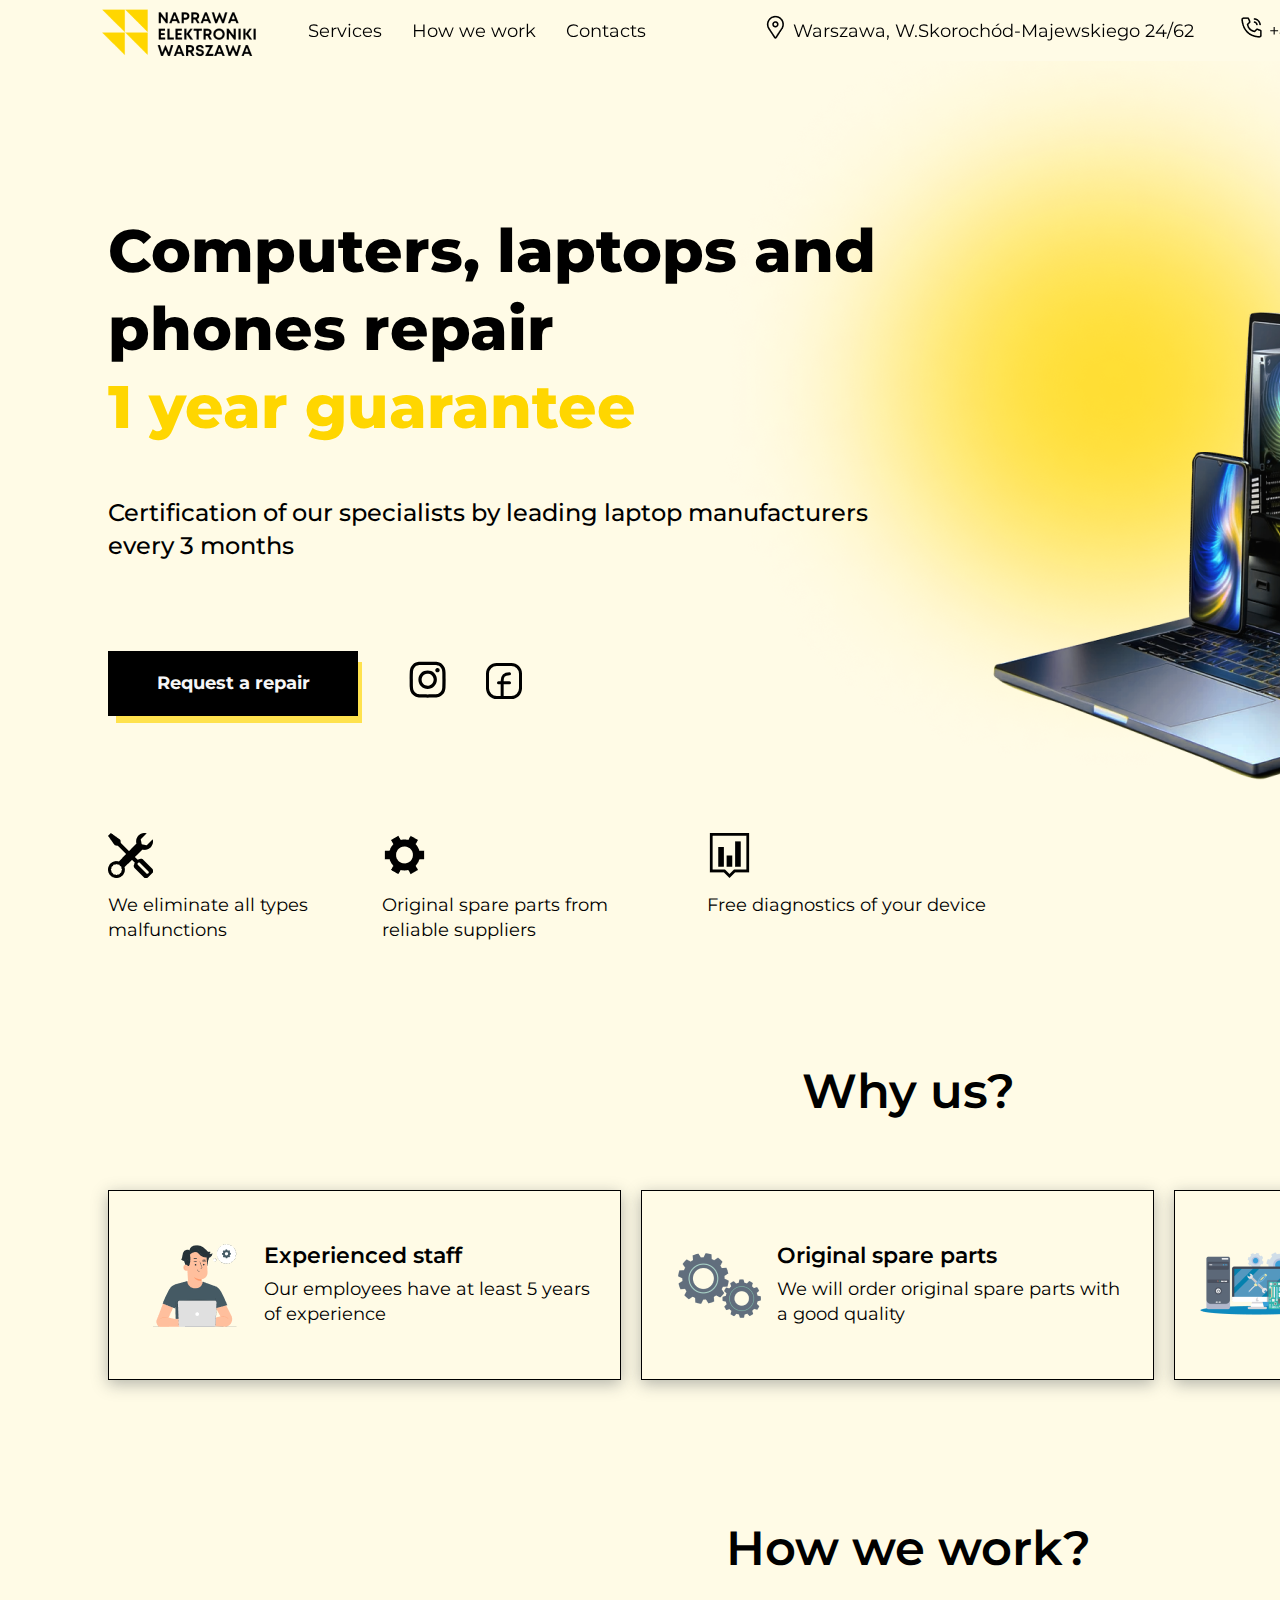
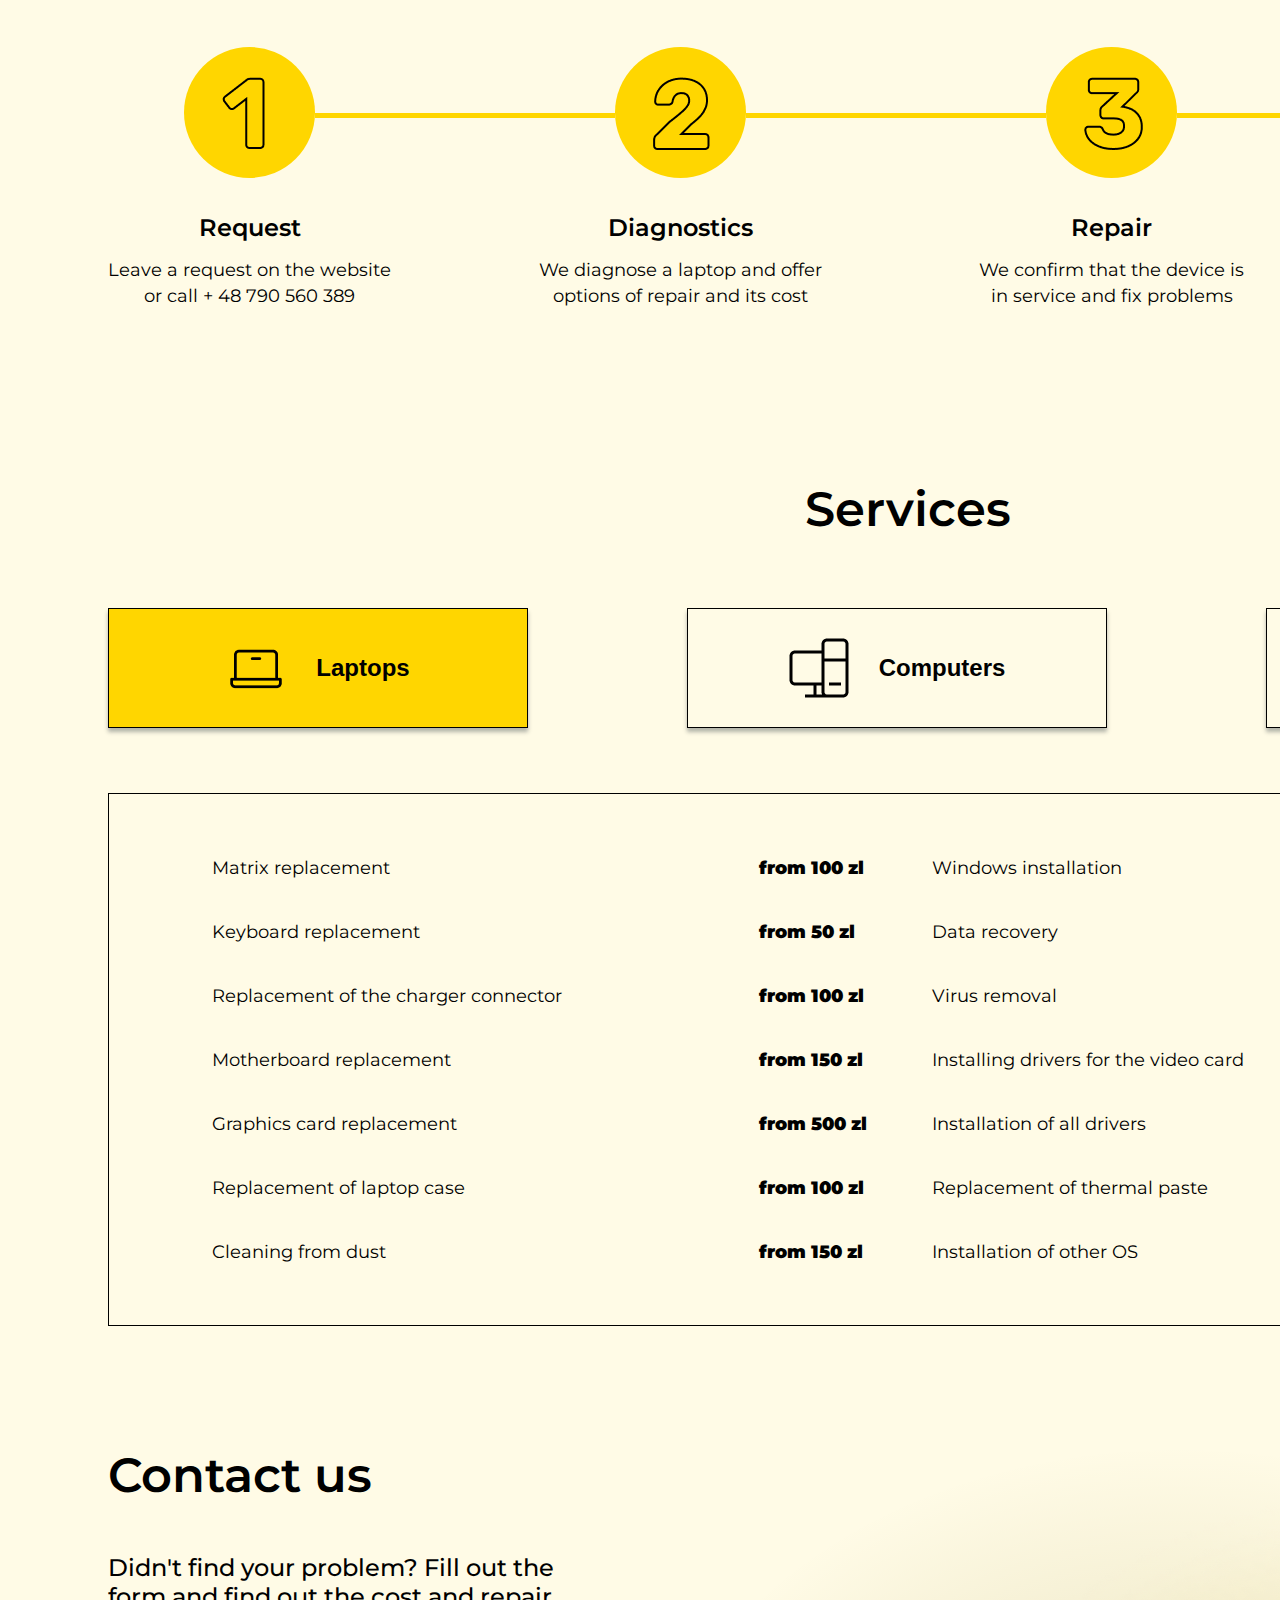
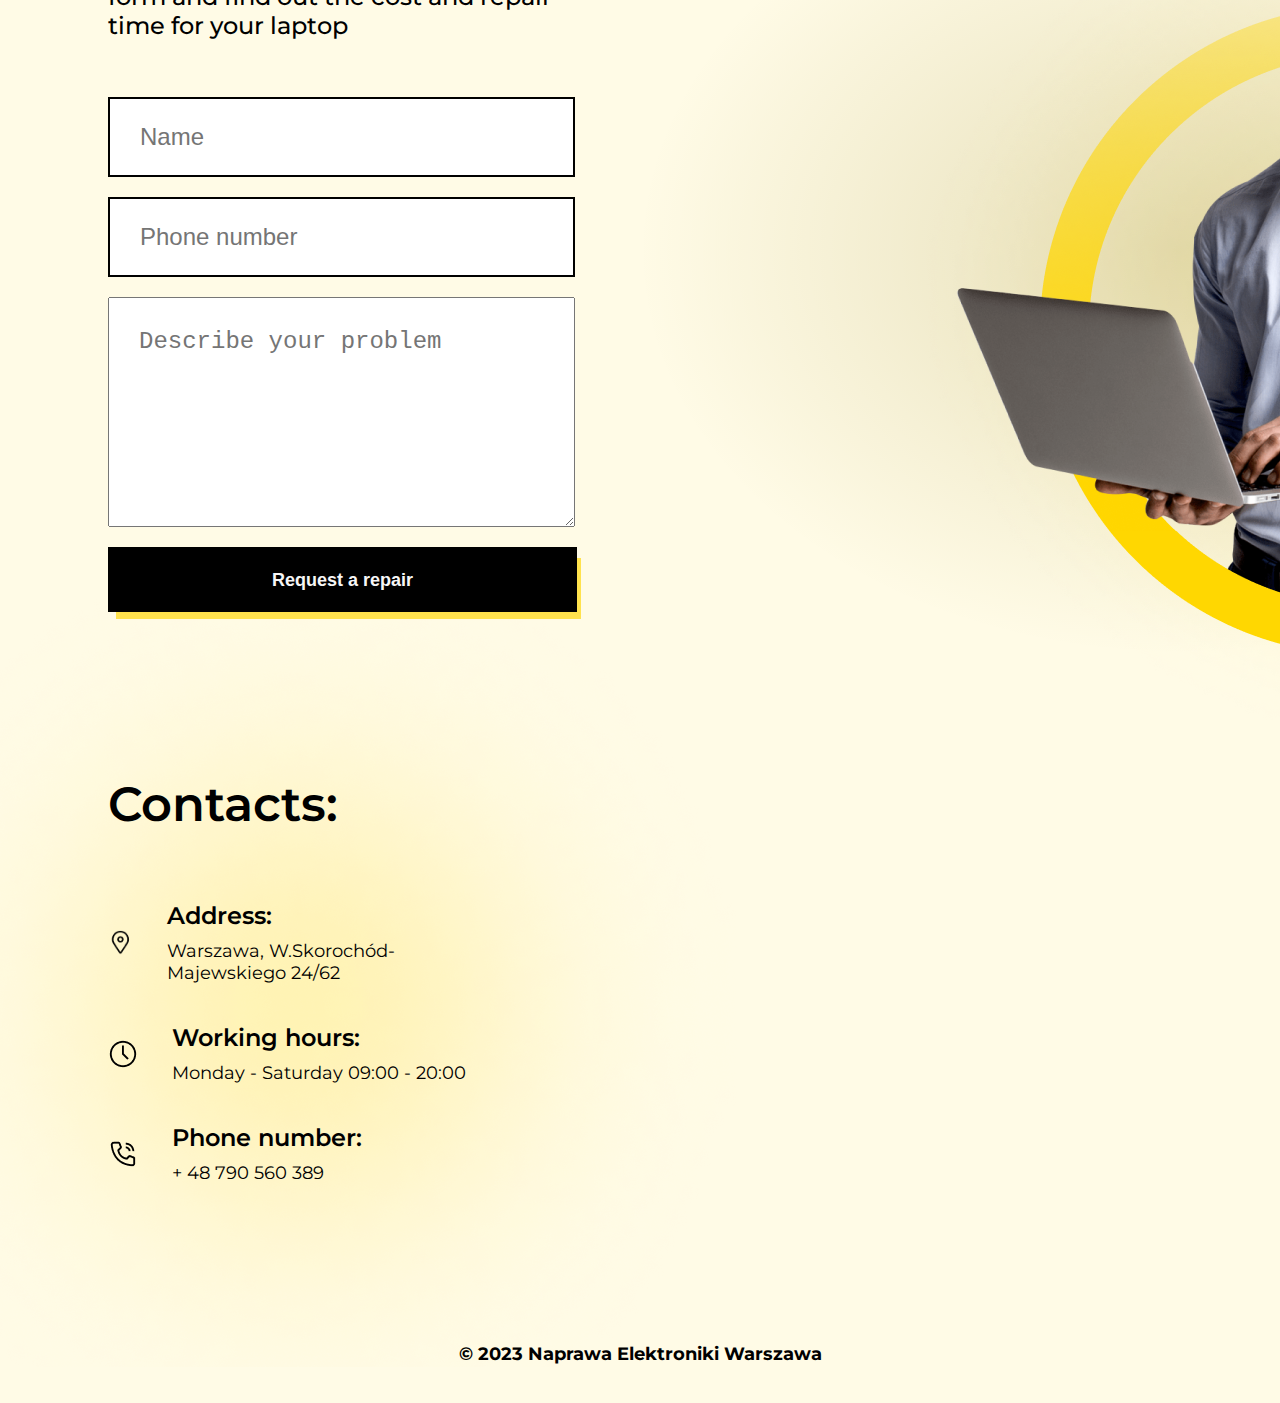
==== englishLanguage.html @ 0d3c5c1a "Update" ====
<!DOCTYPE html>
<html lang="en-US">
  <head>
    <meta charset="UTF-8" />
    <meta http-equiv="X-UA-Compatible" content="IE=edge" />
    <meta name="viewport" content="width=device-width, initial-scale=1.0" />
    <title>Warsaw service</title>

    <link rel="preconnect" href="https://fonts.googleapis.com" />
    <link rel="preconnect" href="https://fonts.gstatic.com" crossorigin />
    <link
      href="https://fonts.googleapis.com/css2?family=Montserrat:wght@400;500;600;800&display=swap"
      rel="stylesheet"
    />

    <link
      rel="stylesheet"
      href="https://cdnjs.cloudflare.com/ajax/libs/modern-normalize/1.1.0/modern-normalize.min.css"
      integrity="sha512-wpPYUAdjBVSE4KJnH1VR1HeZfpl1ub8YT/NKx4PuQ5NmX2tKuGu6U/JRp5y+Y8XG2tV+wKQpNHVUX03MfMFn9Q=="
      crossorigin="anonymous"
      referrerpolicy="no-referrer"
    />

    <link rel="stylesheet" href="./css/main.min.css" />
  </head>
  <body class="body">
    <header class="header">
      <div class="container">
        <div class="logo">
          <img
            class="logo_img"
            src="./images/logo/logo.png"
            alt="Company logo"
          />
        </div>

        <nav class="menu">
          <ul class="nav-list">
            <li class="nav-list__item">Services</li>
            <li class="nav-list__item">
              <a class="nav-lis__id nav-list__item" href="#openned"
                >How we work</a
              >
            </li>
            <li class="nav-list__item">
              <a class="nav-lis__id nav-list__item" href="#openned">Contacts</a>
            </li>
          </ul>
        </nav>
        <ul class="nav-list nav-list__gap">
          <li class="nav-list__item header-list__item_margin">
            <a
              class="nav-list__link"
              href="https://www.google.com/maps?q=Warszawa, W.Skorochód-Majewskiego 24/62"
              class="item-link"
              target="_blank"
            >
              <img
                class="nav-list__img"
                src="./images/images-header/icon-location.png"
                alt="Location picture"
              />Warszawa, W.Skorochód-Majewskiego 24/62</a
            >
          </li>
          <li class="nav-list__item">
            <a
              class="nav-list__link"
              href="tel:+48 790 560 389"
              class="item-link"
            >
              <img
                class="nav-list__img"
                src="./images/images-header/icon-phone.png"
                alt="The picture is clear"
              />+48 790 560 389</a
            >
          </li>
        </ul>
        <div class="dropdown">
          <button class="dropbtn" aria-haspopup="true" aria-expanded="false">
            <img
              class="dropbtn__arrow"
              src="./images/images-header/arrow-language-icon.png"
              alt="Arrow for languages"
            />
            ENG
          </button>
          <div class="dropdown-content" aria-labelledby="dropbtn">
            <a
              class="dropdown-content__link"
              href="./ukrainianLanguage.html"
              hreflang="uk-UA"
              title="Переглянути українську версію"
              >UKR</a
            >
            <a
              class="dropdown-content__link"
              href="./englishLanguage.html"
              hreflang="en-US"
              title="View the English version"
              >ENG</a
            >
            <a
              class="dropdown-content__link"
              href="./index.html"
              hreflang="pl-PL"
              title="Zobacz wersję polską"
              >PL</a
            >
            <a
              class="dropdown-content__link"
              href="./russianLanguage.html"
              hreflang="ru-RU"
              title="Посмотреть русскую версию"
              >RU</a
            >
          </div>
        </div>
      </div>
    </header>

    <main class="main">
      <section class="section general-information">
        <div class="container information">
          <div class="title-lampot__bcg">
            <img
              class="title-lampot__img"
              src="./images/img-bck/finall-b.png"
              alt="Yellow background"
            />
          </div>
          <div class="general__title calc">
            <h1 class="what-do-we-do">
              Computers, laptops and phones repair
              <br />
              <span class="guarantee">1 year guarantee</span>
            </h1>
            <p class="our-specialists">
              Certification of our specialists by leading laptop manufacturers
              every 3 months
            </p>
            <div class="general__social">
              <a class="primary-btn primary__link">Request a repair</a>

              <ul class="social-media-list">
                <li class="social-media-list__item">
                  <a
                    href="https://www.instagram.com/naprawa_elektroniki_warszawa_/"
                    class="social-media__link"
                  >
                    <svg
                      class="social-svg__instagram"
                      width="54"
                      height="54"
                      viewBox="0 0 44 44"
                      xmlns="http://www.w3.org/2000/svg"
                    >
                      <path
                        d="M9.953 1.421c1.564-0.072 2.063-0.088 6.047-0.088s4.483 0.017 6.045 0.088c1.563 0.071 2.629 0.32 3.563 0.681 0.977 0.369 1.864 0.947 2.597 1.693 0.747 0.732 1.323 1.617 1.691 2.596 0.363 0.933 0.611 2 0.683 3.56 0.072 1.567 0.088 2.065 0.088 6.048 0 3.984-0.017 4.483-0.088 6.047-0.071 1.56-0.32 2.627-0.683 3.56-0.368 0.979-0.945 1.866-1.691 2.599-0.733 0.747-1.62 1.323-2.597 1.691-0.933 0.363-2 0.611-3.56 0.683-1.565 0.072-2.064 0.088-6.048 0.088s-4.483-0.017-6.047-0.088c-1.56-0.071-2.627-0.32-3.56-0.683-0.979-0.368-1.866-0.945-2.599-1.691-0.746-0.732-1.324-1.619-1.692-2.597-0.361-0.933-0.609-2-0.681-3.56-0.072-1.567-0.088-2.065-0.088-6.048 0-3.984 0.017-4.483 0.088-6.045s0.32-2.629 0.681-3.563c0.369-0.979 0.947-1.865 1.693-2.597 0.732-0.746 1.618-1.323 2.596-1.692 0.933-0.361 2-0.609 3.56-0.681h0.001zM21.927 4.061c-1.547-0.071-2.011-0.085-5.927-0.085s-4.38 0.015-5.927 0.085c-1.431 0.065-2.207 0.304-2.724 0.505-0.684 0.267-1.173 0.583-1.687 1.096-0.487 0.473-0.861 1.050-1.096 1.687-0.201 0.517-0.44 1.293-0.505 2.724-0.071 1.547-0.085 2.011-0.085 5.927s0.015 4.38 0.085 5.927c0.065 1.431 0.304 2.207 0.505 2.724 0.235 0.636 0.609 1.213 1.096 1.687 0.473 0.487 1.051 0.861 1.687 1.096 0.517 0.201 1.293 0.44 2.724 0.505 1.547 0.071 2.009 0.085 5.927 0.085s4.38-0.015 5.927-0.085c1.431-0.065 2.207-0.304 2.724-0.505 0.684-0.267 1.173-0.583 1.687-1.096 0.487-0.473 0.861-1.051 1.096-1.687 0.201-0.517 0.44-1.293 0.505-2.724 0.071-1.547 0.085-2.011 0.085-5.927s-0.015-4.38-0.085-5.927c-0.065-1.431-0.304-2.207-0.505-2.724-0.267-0.684-0.583-1.173-1.096-1.687-0.473-0.487-1.050-0.861-1.687-1.096-0.517-0.201-1.293-0.44-2.724-0.505zM14.127 20.521c1.046 0.436 2.211 0.494 3.296 0.166s2.022-1.022 2.652-1.965c0.63-0.942 0.913-2.074 0.801-3.202s-0.612-2.181-1.415-2.981c-0.512-0.511-1.13-0.903-1.812-1.146s-1.408-0.333-2.128-0.262c-0.72 0.071-1.415 0.301-2.036 0.673s-1.151 0.877-1.553 1.478c-0.402 0.601-0.666 1.285-0.772 2s-0.052 1.446 0.157 2.138c0.21 0.692 0.571 1.329 1.056 1.866s1.084 0.958 1.752 1.235zM10.669 10.669c0.7-0.7 1.531-1.255 2.446-1.634s1.895-0.574 2.885-0.574 1.97 0.195 2.885 0.574c0.915 0.379 1.746 0.934 2.446 1.634s1.255 1.531 1.634 2.446 0.574 1.895 0.574 2.885c0 0.99-0.195 1.97-0.574 2.885s-0.934 1.746-1.634 2.446c-1.414 1.414-3.331 2.208-5.331 2.208s-3.917-0.794-5.331-2.208c-1.414-1.414-2.208-3.331-2.208-5.331s0.794-3.917 2.208-5.331zM25.211 9.584c0.173-0.164 0.312-0.36 0.408-0.579s0.147-0.454 0.151-0.692c0.004-0.238-0.041-0.475-0.131-0.696s-0.223-0.422-0.391-0.59c-0.169-0.169-0.369-0.302-0.59-0.391s-0.458-0.134-0.696-0.131c-0.238 0.003-0.474 0.055-0.692 0.151s-0.415 0.235-0.579 0.408c-0.318 0.337-0.492 0.785-0.486 1.249s0.194 0.907 0.522 1.234c0.328 0.328 0.771 0.515 1.235 0.522s0.912-0.168 1.249-0.486z"
                      ></path>
                    </svg>
                  </a>
                </li>

                <li class="social-media-list__item">
                  <a
                    href="https://www.facebook.com/newarszawa/"
                    class="social-media__link"
                  >
                    <svg
                      class="social__svg"
                      width="44"
                      height="44"
                      viewBox="0 0 44 44"
                      fill="none"
                      xmlns="http://www.w3.org/2000/svg"
                    >
                      <path
                        d="M38.5 14.6667V29.3333C38.5 31.7645 37.5342 34.0961 35.8151 35.8151C34.0961 37.5342 31.7645 38.5 29.3333 38.5H14.6667C12.2355 38.5 9.90394 37.5342 8.18485 35.8151C6.46577 34.0961 5.5 31.7645 5.5 29.3333V14.6667C5.5 12.2355 6.46577 9.90394 8.18485 8.18485C9.90394 6.46577 12.2355 5.5 14.6667 5.5H29.3333C31.7645 5.5 34.0961 6.46577 35.8151 8.18485C37.5342 9.90394 38.5 12.2355 38.5 14.6667Z"
                        stroke="black"
                        stroke-width="3"
                        stroke-linecap="round"
                        stroke-linejoin="round"
                      />
                      <path
                        d="M20.1667 38.5V22C20.1667 17.9887 21.0833 14.6667 27.5 14.6667M16.5 23.8333H27.5"
                        stroke="black"
                        stroke-width="3"
                        stroke-linecap="round"
                        stroke-linejoin="round"
                      />
                    </svg>
                  </a>
                </li>
              </ul>
            </div>
          </div>
          <div class="title-laptop calc">
            <div class="title-laptop__img">
              <img
                class="title-laptop"
                src="./images/img-bck/nout_final.png"
                alt="Laptop on the main page"
              />
            </div>
          </div>
        </div>
      </section>

      <section class="section">
        <div class="container">
          <ul class="that-we-provide">
            <li class="that-we-provide__list that-we-provide__list_margin">
              <img
                class="that-we-provide__img"
                src="./images/benefits/bi_tools.png"
                alt="Repair picture"
              />
              We eliminate all types malfunctions
            </li>
            <li class="that-we-provide__list">
              <img
                class="that-we-provide__img"
                src="./images/benefits/ep_tools.png"
                alt="Picture of gears"
              />
              Original spare parts from reliable suppliers
            </li>
            <li class="that-we-provide__list">
              <img
                class="that-we-provide__img"
                src="./images/benefits/diagnosis-icon.png"
                alt="Diagnosis picture"
              />
              Free diagnostics of your device
            </li>
          </ul>
        </div>
      </section>

      <section class="features section">
        <div class="container features-box">
          <h2 class="features__title">Why us?</h2>
          <ul class="features-list">
            <li class="features-list__item">
              <img
                class="features-list"
                src="./images/features/man-icon.png"
                alt="Experienced staff"
                class="features-list__img"
              />
              <div>
                <h3 class="features-list__title">Experienced staff</h3>
                <p class="features-list__text">
                  Our employees have at least 5 years of experience
                </p>
              </div>
            </li>
            <li class="features-list__item">
              <img
                class="features-list"
                src="./images/features/detail.png"
                alt="Original spare parts"
                class="features-list__img"
              />
              <div>
                <h3 class="features-list__title">Original spare parts</h3>
                <p class="features-list__text">
                  We will order original spare parts with a good quality
                </p>
              </div>
            </li>
            <li class="features-list__item features-list__item_upgrade">
              <img
                class="features-list"
                src="./images/features/computer.png"
                alt="Fast minor repairs"
                class="features-list__img"
              />
              <div>
                <h3 class="features-list__title">Fast minor repairs</h3>
                <p class="features-list__text">
                  Elimination of minor breakdowns within 30 minutes
                </p>
              </div>
            </li>
          </ul>
        </div>
      </section>

      <section class="how-we-work section">
        <div class="container how-we-work_width">
          <h2 class="how-we-work__job">How we work?</h2>
          <ul class="how-we-work__list">
            <li class="how-we-work__item">
              <div class="circle">
                <img
                  class="circle__number"
                  src="./images/processChain/1.png"
                  alt="The number is one"
                />
                <div class="bar"></div>
              </div>
              <div class="how-we-work__information">
                <h3 class="how-we-work__title">Request</h3>
                <p class="how-we-work__text">
                  Leave a request on the website or call + 48 790 560 389
                </p>
              </div>
            </li>
            <li>
              <div class="circle">
                <img
                  class="circle__number"
                  src="./images/processChain/2.png"
                  alt="The number is two"
                />
                <div class="bar"></div>
              </div>
              <div class="how-we-work__information">
                <h3 class="how-we-work__title">Diagnostics</h3>
                <p class="how-we-work__text">
                  We diagnose a laptop and offer options of repair and its cost
                </p>
              </div>
            </li>
            <li>
              <div class="circle">
                <img
                  class="circle__number"
                  src="./images/processChain/3.png"
                  alt="The number is three"
                />
                <div class="bar"></div>
              </div>
              <div class="how-we-work__information">
                <h3 class="how-we-work__title">Repair</h3>
                <p class="how-we-work__text">
                  We confirm that the device is in service and fix problems
                </p>
              </div>
            </li>
            <li>
              <div class="circle">
                <img
                  class="circle__number"
                  src="./images/processChain/4.png"
                  alt="The number is four"
                />
              </div>

              <div class="how-we-work__information">
                <h3 class="how-we-work__title">Pickup</h3>
                <p class="how-we-work__text">
                  We inform you that your device is ready, check it in front of
                  you and issue a warranty for the laptop
                </p>
              </div>
            </li>
          </ul>
        </div>
      </section>

      <section class="price-list section">
        <div class="container shadow">
          <h2 class="price__title">Services</h2>
          <div class="button__list" id="button">
            <button
              class="price__btn price__btn_boxShadow"
              data-category="laptop"
            >
              <img
                class="btn__img"
                src="./images/price-img/laptop-icon.png"
                alt="Laptop"
              />
              Laptops
            </button>
            <button
              class="price__btn price__btn_boxShadow"
              data-category="computer"
            >
              <img
                class="btn__img"
                src="./images/price-img/computer-icon.png"
                alt="Computer"
              />
              Computers
            </button>
            <button
              class="price__btn price__btn_boxShadow"
              data-category="phone"
            >
              <img
                class="btn__img"
                src="./images/price-img/phone-icon.png"
                alt="Phone"
              />
              Phones
            </button>
          </div>

          <div class="laptop prices visually-hidden">
            <table class="price__table">
              <tr class="price__list">
                <td class="price__item">Matrix replacement</td>
                <td class="price__item price__item_bold">from 100 zl</td>
                <td class="price__item">Windows installation</td>
                <td class="price__item price__item_bold">from 100 zl</td>
              </tr>
              <tr class="price__list">
                <td class="price__item">Keyboard replacement</td>
                <td class="price__item price__item_bold">from 50 zl</td>
                <td class="price__item">Data recovery</td>
                <td class="price__item price__item_bold">from 50 zl</td>
              </tr>
              <tr class="price__list">
                <td class="price__item">
                  Replacement of the charger connector
                </td>
                <td class="price__item price__item_bold">from 100 zl</td>
                <td class="price__item">Virus removal</td>
                <td class="price__item price__item_bold">from 50 zl</td>
              </tr>
              <tr class="price__list">
                <td class="price__item">Motherboard replacement</td>
                <td class="price__item price__item_bold">from 150 zl</td>
                <td class="price__item">
                  Installing drivers for the video card
                </td>
                <td class="price__item price__item_bold">from 50 zl</td>
              </tr>
              <tr class="price__list">
                <td class="price__item">Graphics card replacement</td>
                <td class="price__item price__item_bold">from 500 zl</td>
                <td class="price__item">Installation of all drivers</td>
                <td class="price__item price__item_bold">from 50 zl</td>
              </tr>
              <tr class="price__list">
                <td class="price__item">Replacement of laptop case</td>
                <td class="price__item price__item_bold">from 100 zl</td>
                <td class="price__item">Replacement of thermal paste</td>
                <td class="price__item price__item_bold">from 150 zl</td>
              </tr>
              <tr class="price__list">
                <td class="price__item">Cleaning from dust</td>
                <td class="price__item price__item_bold">from 150 zl</td>
                <td class="price__item">Installation of other OS</td>
                <td class="price__item price__item_bold">from 50 zl</td>
              </tr>
            </table>
          </div>

          <div class="computer prices visually-hidden">
            <table class="price__table">
              <tr class="price__list">
                <td class="price__item">Cleaning the cooling system</td>
                <td class="price__item price__item_bold">from 200 zl</td>
                <td class="price__item">Replacement of DVD drive</td>
                <td class="price__item price__item_bold">
                  from 150 zl + DVD drive cost
                </td>
              </tr>
              <tr class="price__list">
                <td class="price__item">Windows and software installation</td>
                <td class="price__item price__item_bold">from 150 zl</td>
                <td class="price__item">
                  Replacement of video card + <br />
                  setup + tests
                </td>
                <td class="price__item price__item_bold">
                  from 150 zl + video card cost
                </td>
              </tr>
              <tr class="price__list">
                <td class="price__item">Virus removal</td>
                <td class="price__item price__item_bold">from 50 zl</td>
                <td class="price__item">Replacement of the power supply</td>
                <td class="price__item price__item_bold">
                  from 150 zl + power supply cost
                </td>
              </tr>
              <tr class="price__list">
                <td class="price__item">
                  Replacing the hard drive with a new one <br />
                  (HDD 1 TB/SSD 240 GB) <br />+ system <br />+ software + data
                  copying
                </td>
                <td class="price__item price__item_bold">from 350 zl</td>
                <td class="price__item">
                  Replacing the motherboard <br />
                  (includes new thermal paste)
                </td>
                <td class="price__item price__item_bold">
                  from 200 zl + motherboard cost
                </td>
              </tr>
              <tr class="price__list">
                <td class="price__item">Desktop PC Assembly</td>
                <td class="price__item price__item_bold">from 100 zl</td>
                <td class="price__item">
                  Download/Update BIOS <br />
                  using a programmer
                </td>
                <td class="price__item price__item_bold">from 150 zl</td>
              </tr>
            </table>
          </div>

          <div class="phone prices visually-hidden">
            <table class="phone-price__table">
              <tr class="price__list">
                <td class="price__item">Software repair</td>
                <td class="price__item price__item_bold">from 90 zł</td>
              </tr>
              <tr class="price__list">
                <td class="price__item">Flooded phone repair</td>
                <td class="price__item price__item_bold">
                  from 150 zł + spare parts cost
                </td>
              </tr>
              <tr class="price__list">
                <td class="price__item">Data recovery from a flooded phone</td>
                <td class="price__item price__item_bold">from 200 zł</td>
              </tr>
              <tr class="price__list">
                <td class="price__item">Unlocking FRP Google account</td>
                <td class="price__item price__item_bold">from 150 zł</td>
              </tr>
              <tr class="price__list">
                <td class="price__item">Replacement of the charging port</td>
                <td class="price__item price__item_bold">from 150 zł</td>
              </tr>
              <tr class="price__list">
                <td class="price__item">Broken Screen Repair</td>
                <td class="price__item price__item_bold">
                  from 150 zł + screen cost
                </td>
              </tr>
            </table>
          </div>
        </div>
      </section>

      <!--------------------------------------- Как с нами связаться ------------------------------------------>

      <section class="contsct-us section">
        <div class="container contacts">
          <div class="contacts-us-form" id="submit">
            <h2 class="contacts__title">Contact us</h2>
            <p class="contacts__text">
              Didn't find your problem? Fill out the form and find out the cost
              and repair time for your laptop
            </p>
            <form
              id="myForm"
              class="form"
              action="https://formspree.io/f/meqbwwrp"
              method="POST"
            >
              <input
                class="form__size"
                type="text"
                id="name"
                name="name"
                placeholder="Name"
                title="Только буквы"
                required
              />
              <input
                class="form__size"
                type="text"
                id="phone"
                name="phone"
                placeholder="Phone number"
                required
              />
              <textarea
                class="form__size_textarea"
                id="description"
                name="description"
                placeholder="Describe your problem"
                required
              ></textarea>
              <button class="primary-btn primary-btn_upgrade" type="submit">
                Request a repair
              </button>
            </form>
          </div>
          <div class="image-container">
            <img
              class="image__bcg"
              src="./images/img-bck/eclipse.png"
              alt="Yellow background"
            />
            <img
              class="image__people"
              src="./images/img-contacts/image-man.png"
              alt="A man with a laptop"
            />
          </div>
        </div>
      </section>

      <section class="section">
        <div class="container">
          <div id="openned" class="data">
            <div class="info-bcg">
              <img
                class="info-bcg__img"
                src="./images/img-bck/elipse-bg-contacts (2).png"
                alt="Yellow background"
              />
            </div>
            <div class="info">
              <h2 class="data__title">Contacts:</h2>
              <ul class="info__list">
                <li class="info__item">
                  <div>
                    <img
                      class="info__img"
                      src="./images/img-data/location .png"
                      alt="A picture of the location point"
                    />
                  </div>
                  <div class="info__item__margin">
                    <h3 class="info__title">Address:</h3>
                    <p class="info__text">
                      Warszawa, W.Skorochód-Majewskiego 24/62
                    </p>
                  </div>
                </li>
                <li class="info__item">
                  <div>
                    <img
                      class="info__img"
                      src="./images/img-data/time-icon.png"
                      alt="Picture of hours"
                    />
                  </div>
                  <div class="info__item__margin">
                    <h3 class="info__title">Working hours:</h3>
                    <p class="info__text">Monday - Saturday 09:00 - 20:00</p>
                  </div>
                </li>
                <li class="info__item">
                  <div>
                    <img
                      class="info__img"
                      src="./images/img-data/phone .png"
                      alt="Picture of the call"
                    />
                  </div>
                  <div class="info__item__margin">
                    <h3 class="info__title">Phone number:</h3>
                    <p class="info__text">+ 48 790 560 389</p>
                  </div>
                </li>
              </ul>
            </div>
            <div class="map">
              <iframe
                src="https://www.google.com/maps/embed?pb=!1m18!1m12!1m3!1d2445.123312303663!2d20.969649676912315!3d52.2048065595174!2m3!1f0!2f0!3f0!3m2!1i1024!2i768!4f13.1!3m3!1m2!1s0x471eccb215b86f27%3A0x7e069158057788e8!2sWalentego%20Majewskiego%20Skoroch%C3%B3d%2024%2Fw%2C%2002-104%20Warszawa!5e0!3m2!1suk!2spl!4v1700504191944!5m2!1suk!2spl"
                width="778"
                height="443"
                style="border: 0"
                allowfullscreen=""
                loading="lazy"
                referrerpolicy="no-referrer-when-downgrade"
              ></iframe>
            </div>
          </div>
        </div>
      </section>
    </main>

    <footer>
      <h2 class="footer__title">© 2023 Naprawa Elektroniki Warszawa</h2>
    </footer>

    <script src="./js/buttonPrice.js"></script>
    <script>
      document
        .querySelector(".social__svg")
        .addEventListener("mouseover", function () {
          this.querySelectorAll("path").forEach(function (path) {
            path.style.stroke = "rgba(255, 214, 0, 1)";
          });
        });

      document
        .querySelector(".social__svg")
        .addEventListener("mouseout", function () {
          this.querySelectorAll("path").forEach(function (path) {
            path.style.stroke = "black";
          });
        });
    </script>
    <script>
      document
        .querySelector(".social__svg")
        .addEventListener("mouseover", function () {
          this.querySelectorAll("fill").forEach(function (path) {
            path.style.stroke = "rgba(255, 214, 0, 1)";
          });
        });

      document
        .querySelector(".social__svg")
        .addEventListener("mouseout", function () {
          this.querySelectorAll("path").forEach(function (path) {
            path.style.stroke = "black";
          });
        });
    </script>
    <script>
      document
        .querySelector(".social-svg__instagram")
        .addEventListener("mouseover", function () {
          this.querySelectorAll("path").forEach(function (path) {
            path.style.fill = "rgba(255, 214, 0, 1)";
          });
        });

      document
        .querySelector(".social-svg__instagram")
        .addEventListener("mouseout", function () {
          this.querySelectorAll("path").forEach(function (path) {
            path.style.fill = "black";
          });
        });
    </script>
  </body>
</html>
---- css/main.min.css ----
.visually-hidden{position:absolute;width:1px;height:1px;margin:-1px;border:0;padding:0;white-space:nowrap;-webkit-clip-path:inset(100%);clip-path:inset(100%);clip:rect(0 0 0 0);overflow:hidden}.info__item,.how-we-work__list,.that-we-provide,.social-media-list__item{list-style:none}.primary__link,.nav-list__link,.nav-lis__id,.item-link{text-decoration:none}*,*::before,*::after{-webkit-box-sizing:border-box;box-sizing:border-box}body{font-family:"Montserrat",sans-serif;background-color:#fffbe6;color:#000;font-size:18px}p,h1,h2,h3,h4,h5,h6{margin:0}ul{padding-left:0;margin:0}img{display:block;max-width:100%}.container{width:1800px;padding-left:100px;padding-right:100px;margin-left:auto;margin-right:auto}.header{position:fixed;top:0;left:0;width:100%;z-index:1000;background-color:#fffbe6}.main{padding-top:84px}.logo{cursor:pointer;display:-webkit-box;display:-ms-flexbox;display:flex;-webkit-box-align:center;-ms-flex-align:center;align-items:center;-webkit-box-pack:center;-ms-flex-pack:center;justify-content:center}.logo_img{width:158px;height:54px;background-color:rgba(0,0,0,0)}.menu{display:-webkit-box;display:-ms-flexbox;display:flex;-webkit-box-align:center;-ms-flex-align:center;align-items:center;-webkit-box-pack:center;-ms-flex-pack:center;justify-content:center}.nav-list{list-style-type:none;padding:0;margin:0;display:-webkit-box;display:-ms-flexbox;display:flex;gap:30px;-webkit-box-align:center;-ms-flex-align:center;align-items:center;-webkit-box-pack:center;-ms-flex-pack:center;justify-content:center}.nav-list:first-child{margin-left:50px}.nav-list__gap{gap:75px}.nav-list__item{color:#000;font-size:18px;display:-webkit-box;display:-ms-flexbox;display:flex;-webkit-box-align:center;-ms-flex-align:center;align-items:center;-webkit-box-pack:center;-ms-flex-pack:center;justify-content:center;cursor:pointer}.nav-list__item:hover,.nav-list__item :focus{color:#ffd600;font-weight:500}.header .container{display:-webkit-box;display:-ms-flexbox;display:flex;-webkit-box-align:center;-ms-flex-align:center;align-items:center}.header-list__item_margin{margin-left:147px}.item-link{color:#000}.dropbtn{background-color:#fffbe6;padding:20px;font-size:18px;border:none;cursor:pointer;color:#000}.dropbtn:hover,.dropbtn :focus{color:#ffd600}.dropdown{position:relative;margin-left:auto}.dropdown-content{font-size:18px;display:none;position:absolute;background-color:#fffbe6;-webkit-box-shadow:0px 8px 16px 0px rgba(0,0,0,.2);box-shadow:0px 8px 16px 0px rgba(0,0,0,.2);z-index:1;right:0}.dropdown-content a{color:#000;padding:12px 16px;text-decoration:none;display:block}.dropdown:hover .dropdown-content{display:block}.dropbtn__arrow{position:absolute;margin-left:-18px}.nav-list__link{position:relative;color:#000}.nav-list__link:hover,.nav-list__link :focus{color:#ffd600}.nav-list__img{position:absolute;margin-left:-30px;top:-5px}.dropdown-content__link:hover,.dropdown-content__link :focus{color:#ffd600}.information{display:-webkit-box;display:-ms-flexbox;display:flex;margin-top:120px}.calc{width:50%}.general__title{z-index:100}.title-lampot__bcg{position:absolute}.title-lampot__img{width:100%;width:70%;margin-left:595px;margin-top:-223px}.title-lampot__eclipse{position:absolute;margin-top:250px;margin-left:150px}.title-laptop{position:relative;margin-top:-67px;margin-left:41px}>.title-laptop__img{position:relative;width:70%;margin-left:595px;margin-top:-233px}.what-do-we-do{width:789px;font-size:60px;font-weight:800;line-height:78px}.guarantee{color:#ffd600}.our-specialists{font-size:24px;font-weight:500;line-height:33px;padding-top:50px}.primary__link{-webkit-box-pack:center;-ms-flex-pack:center;justify-content:center;-webkit-box-align:center;-ms-flex-align:center;align-items:center;display:-webkit-box;display:-ms-flexbox;display:flex}.that-we-provide{margin-top:100px}.general__social{margin-top:85px;display:-webkit-box;display:-ms-flexbox;display:flex;-webkit-box-align:center;-ms-flex-align:center;align-items:center}.social-media-list{display:-webkit-box;display:-ms-flexbox;display:flex;-webkit-box-align:center;-ms-flex-align:center;align-items:center;gap:20px;margin-left:50px}.social__svg path{stroke:#000;stroke-width:3;stroke-linecap:round;stroke-linejoin:round}.social__svg:hover path,.social__svg:focus path{stroke:#ffd600}.social-svg__instagram:hover,:focus path{stroke:#ffd600}.social-svg__instagram{margin-top:13px}.that-we-provide{z-index:101;position:relative;display:-webkit-box;display:-ms-flexbox;display:flex;gap:45px;margin-top:-100px}.that-we-provide__list{font-weight:400;line-height:25px;font-size:18px;max-width:280px;height:110px}.that-we-provide__list_margin{width:229px}.that-we-provide__img{margin-bottom:15px}.features-list{display:-webkit-box;display:-ms-flexbox;display:flex;gap:20px}.features-box{position:relative;z-index:101}.features__title{margin-bottom:70px;text-align:center;font-size:48px;font-weight:600;line-height:57px;color:#000}.features-list__item{width:513px;height:190px;border:1px solid #000;display:-webkit-box;display:-ms-flexbox;display:flex;-webkit-box-align:center;-ms-flex-align:center;align-items:center;background:#fffbe6;padding:20px;-webkit-box-shadow:0px 4px 15px 0px rgba(38,50,56,.35);box-shadow:0px 4px 15px 0px rgba(38,50,56,.35);margin-bottom:20px}.features-list__item_upgrade{gap:10px}.features-list__img{margin-right:20px;-ms-flex-negative:0;flex-shrink:0}.features-list__content{display:-webkit-box;display:-ms-flexbox;display:flex}.features-list__title,.features-list__text{font-size:18px;font-weight:400;line-height:25px;margin:0}.features-list__title{margin-bottom:10px;font-size:22px;font-weight:600;line-height:23px}.progress-bar{list-style-type:none;padding-left:0;display:-webkit-box;display:-ms-flexbox;display:flex}.how-we-work__list{display:-webkit-box;display:-ms-flexbox;display:flex;text-align:center;gap:148px}.feature-list{width:1445px}.procces{position:relative}.how-we-work__title{font-weight:600;font-size:24px;line-height:30px;margin-bottom:70px;margin-left:630px;display:contents}.circle{position:relative;width:131px;height:131px;background-color:#ffd600;border-radius:50%;position:relative;display:inline-block}.bar{width:300px;height:5px;background-color:#ffd600;position:absolute;top:50%;left:100%}.circle__number{position:absolute;margin-top:30px;margin-left:38px}.how-we-work__job{margin-bottom:70px;text-align:center;font-size:48px;font-weight:600;line-height:57px;color:#000}.how-we-work__information{margin-top:30px;width:283px}.how-we-work__text{font-size:18px;font-weight:400;line-height:26px;width:283px;margin-top:14px}.price__title{margin-bottom:70px;text-align:center;font-size:48px;font-weight:600;line-height:57px;color:#000}.price__btn{font-size:24px;font-weight:600;line-height:30px;width:420px;height:120px;border:1px solid #000;background-color:#fffbe6;color:#000;display:-webkit-box;display:-ms-flexbox;display:flex;-webkit-box-pack:center;-ms-flex-pack:center;justify-content:center;-webkit-box-align:center;-ms-flex-align:center;align-items:center;cursor:pointer}.price__btn:hover{background-color:#ffd600}.price__btn_boxShadow{-webkit-box-shadow:0px 4px 4px 0px rgba(38,50,56,.35);box-shadow:0px 4px 4px 0px rgba(38,50,56,.35)}.button__list{display:-webkit-box;display:-ms-flexbox;display:flex;gap:159px}.btn__img{margin-right:30px}.price__table{padding-left:100px;padding-right:100px;padding-top:60px;padding-bottom:21px;height:388px;border:1px solid #000;width:1580px}.prices{margin-top:65px}.price__item{font-size:18px;font-weight:400;line-height:22px;padding-bottom:39px;font-size:18px}.price__item_bold{line-height:22px;font-weight:900}.price__list{padding-left:100px;padding-right:100px}.image__people{position:relative;margin-right:-340px}.image__bcg{position:absolute;margin-left:435px}.phone-price__table{padding-left:303px;padding-right:303px;padding-top:113px;padding-bottom:74px;height:388px;border:1px solid #000;width:1580px}.active{background-color:#ffd600}.contacts{display:-webkit-box;display:-ms-flexbox;display:flex;height:100%;background:radial-gradient(30% 50% at 65% 50%, rgba(128, 107, 0, 0.2) 0%, rgba(255, 214, 0, 0) 100%)}.form-container{width:50%;background-color:#f8f8f8;padding:20px;-webkit-box-sizing:border-box;box-sizing:border-box}.contacts__title{width:531px;font-size:48px;margin-bottom:48px;font-weight:600;line-height:59px}.contacts__text{font-size:24px;font-weight:500;line-height:29px;margin-bottom:57px}.image-container{display:-webkit-box;display:-ms-flexbox;display:flex;-webkit-box-pack:center;-ms-flex-pack:center;justify-content:center}.contacts-us-form{width:469px}.form{gap:20px;display:-webkit-box;display:-ms-flexbox;display:flex;-webkit-box-orient:vertical;-webkit-box-direction:normal;-ms-flex-direction:column;flex-direction:column}.form__size{padding-left:30px;font-size:24px;height:80px;width:467px;border:2px solid #000}.form__size_textarea{padding-left:30px;padding-top:30px;font-size:24px;height:230px;width:467px}.contacts-form,.image-container{-webkit-box-flex:1;-ms-flex:1;flex:1;min-width:0}.primary-btn{width:250px;height:65px;border:none;font-weight:700;font-size:18px;line-height:22px;z-index:100;color:#f6f6f6;background-color:#000;-webkit-box-shadow:6px 9px 0px -2px #ffe24d;box-shadow:6px 9px 0px -2px #ffe24d;cursor:pointer}.primary-btn:hover,.primary-btn :focus{background-color:#ffe24d;-webkit-box-shadow:6px 9px 0px -2px #000;box-shadow:6px 9px 0px -2px #000;color:#000}.primary-btn_upgrade{width:469px}.footer__title{font-size:18px;color:#000;font-family:500;line-height:22px;text-align:center;padding-bottom:30px}.data{display:-webkit-box;display:-ms-flexbox;display:flex;-ms-flex-pack:distribute;justify-content:space-around;-webkit-box-align:start;-ms-flex-align:start;align-items:flex-start}.info{width:50%;position:relative}.map{width:100%;margin-left:403px}.info__item{display:-webkit-box;display:-ms-flexbox;display:flex;-webkit-box-align:center;-ms-flex-align:center;align-items:center}.data__title{font-size:48px;font-weight:600;line-height:58px;margin-bottom:68px}.info-bcg__img{margin-top:-300px;margin-left:-200px;position:absolute}.info__title{font-size:24px;font-weight:600;line-height:30px;margin-bottom:9px}.info__text{font-size:18px;font-weight:400;line-height:22px}.info__list{gap:39px;display:grid}.info__item__margin{margin-left:34px}.section{margin-bottom:120px}/*# sourceMappingURL=main.min.css.map */
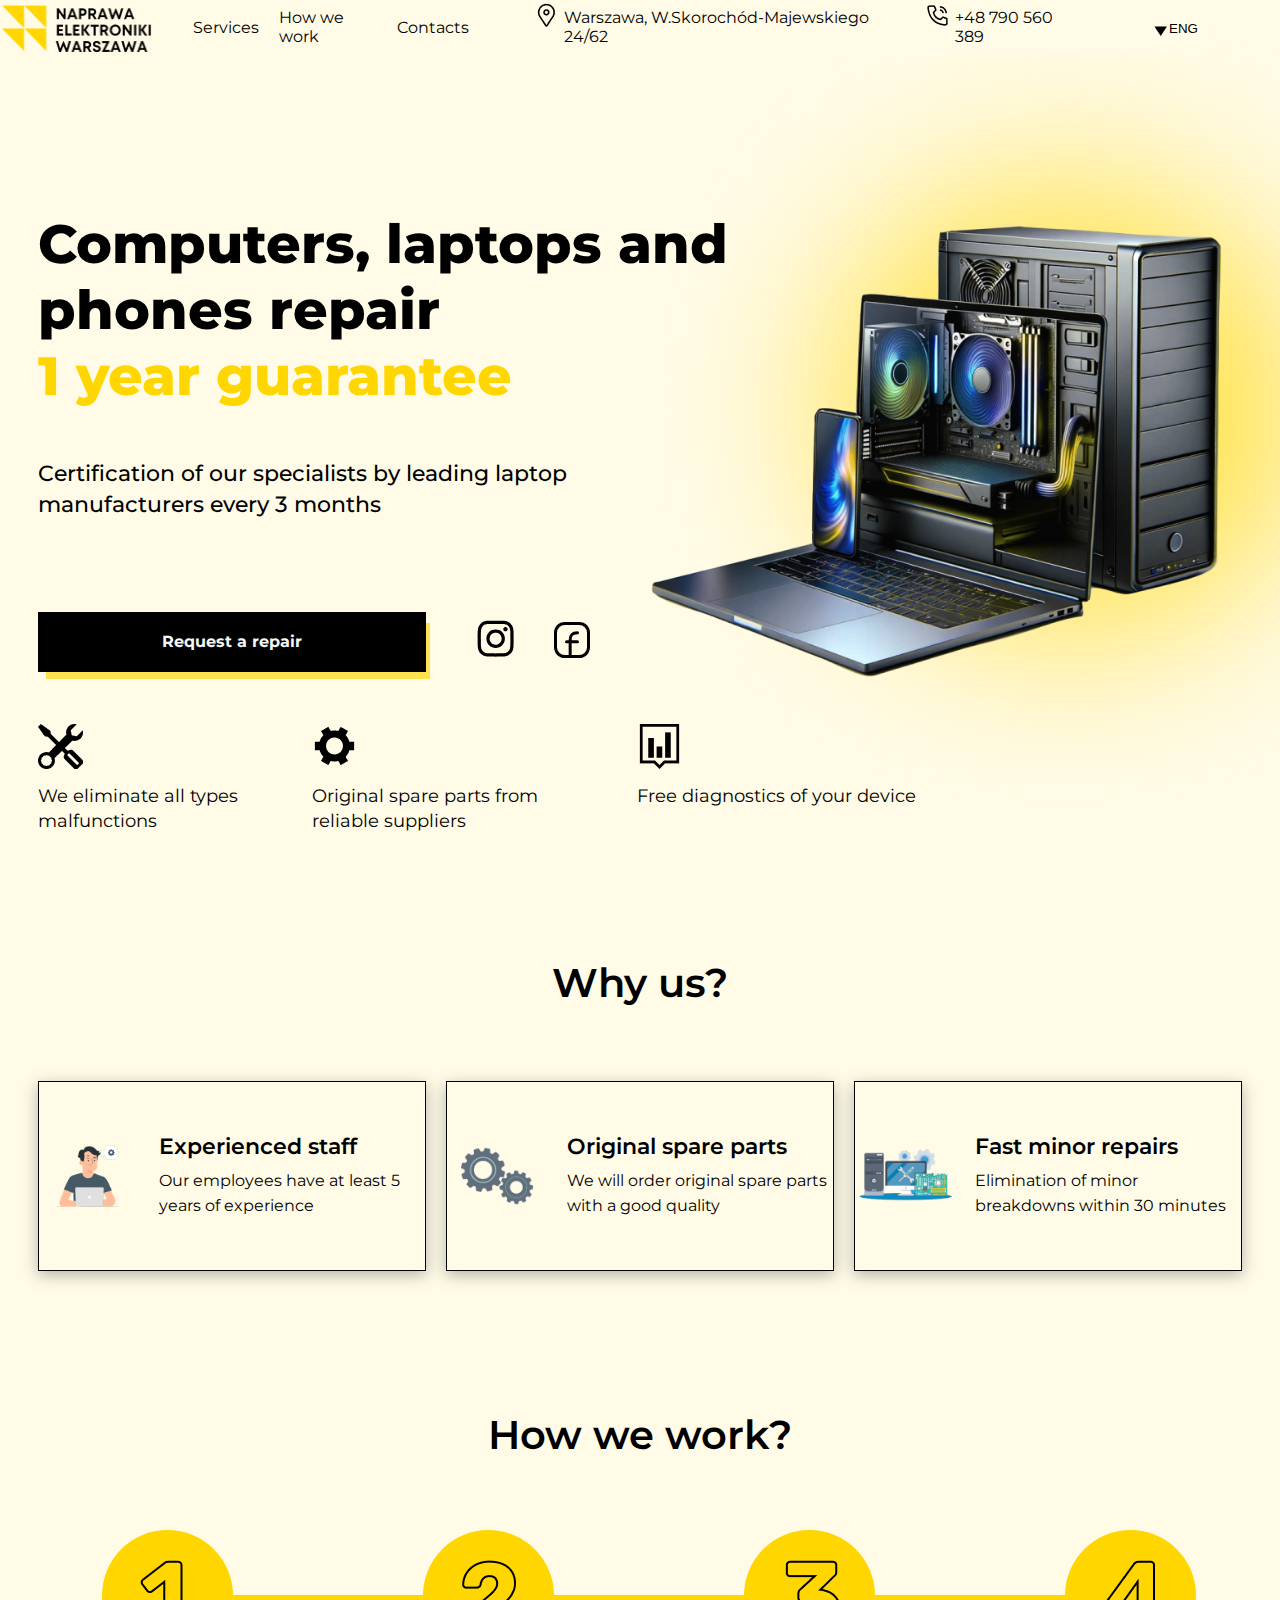
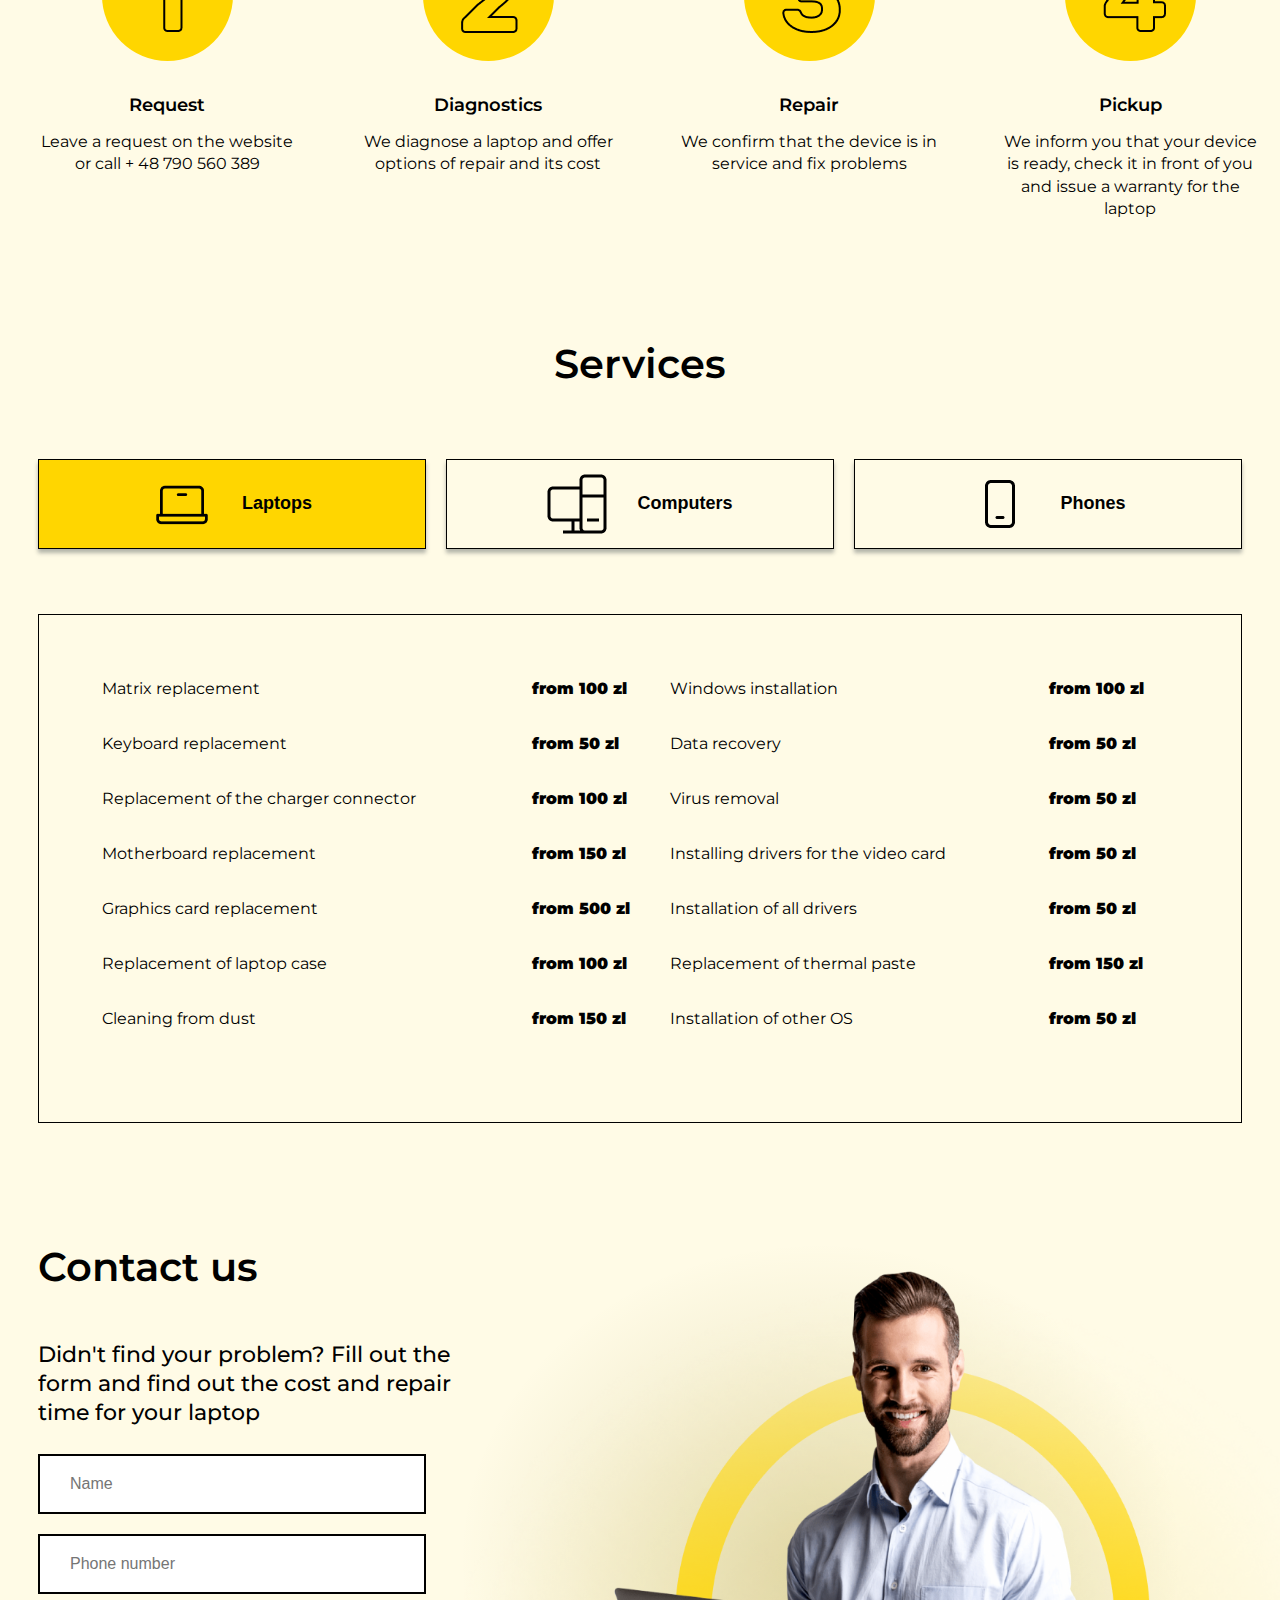
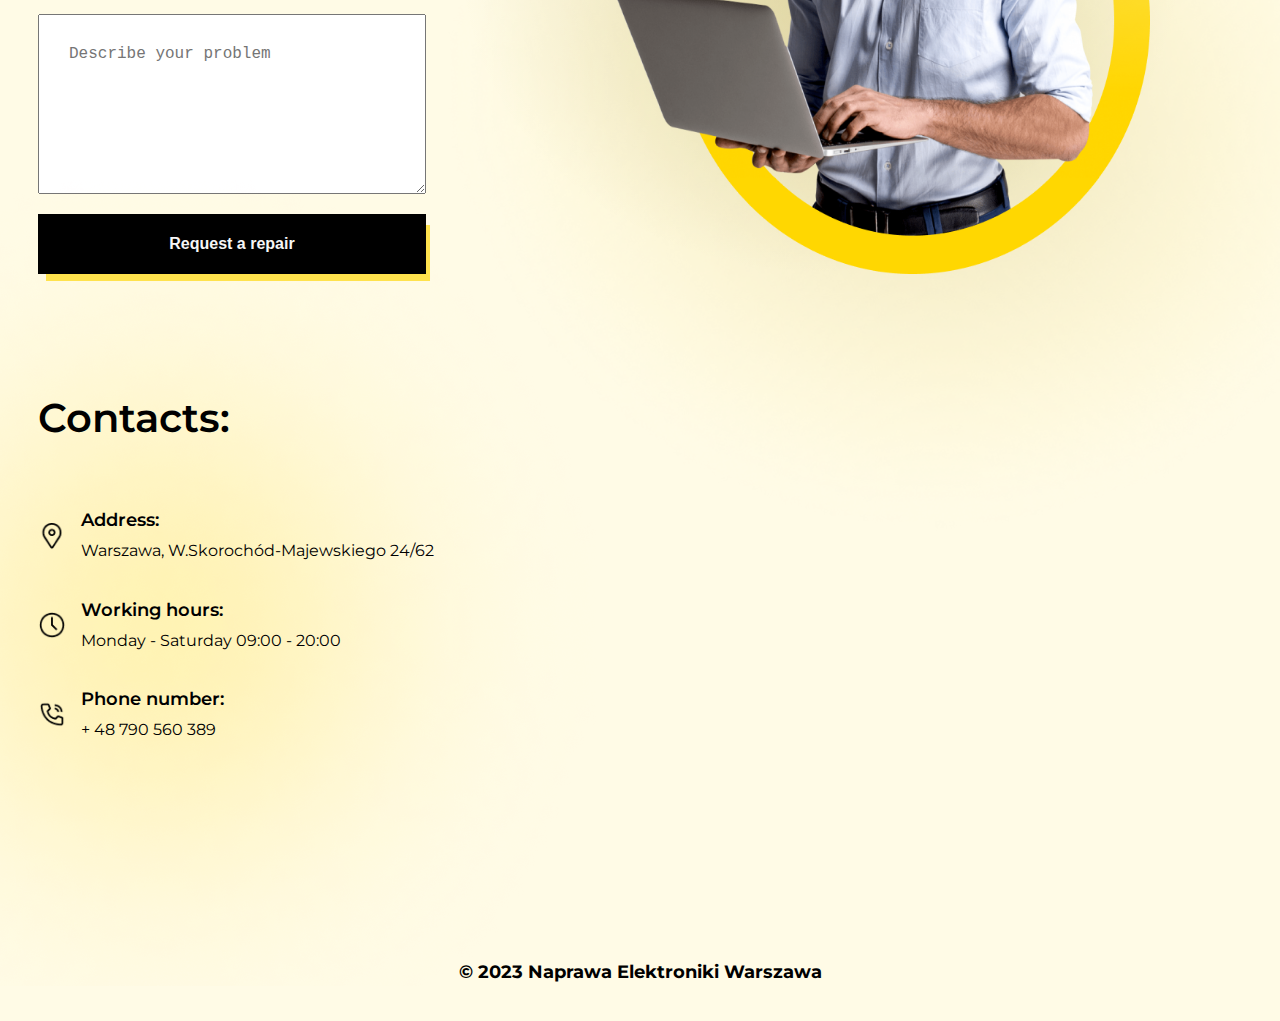
==== commit 07e7a7ac: "Update" ====
--- a/englishLanguage.html
+++ b/englishLanguage.html
@@ -48,7 +48,7 @@
           </ul>
         </nav>
         <ul class="nav-list nav-list__gap">
-          <li class="nav-list__item header-list__item_margin">
+          <li class="nav-list__item">
             <a
               class="nav-list__link"
               href="https://www.google.com/maps?q=Warszawa, W.Skorochód-Majewskiego 24/62"
@@ -244,7 +244,6 @@
           <ul class="features-list">
             <li class="features-list__item">
               <img
-                class="features-list"
                 src="./images/features/man-icon.png"
                 alt="Experienced staff"
                 class="features-list__img"
@@ -258,7 +257,6 @@
             </li>
             <li class="features-list__item">
               <img
-                class="features-list"
                 src="./images/features/detail.png"
                 alt="Original spare parts"
                 class="features-list__img"
@@ -272,10 +270,9 @@
             </li>
             <li class="features-list__item features-list__item_upgrade">
               <img
-                class="features-list"
                 src="./images/features/computer.png"
                 alt="Fast minor repairs"
-                class="features-list__img"
+                class="features-list__img features-list__img_upgrade"
               />
               <div>
                 <h3 class="features-list__title">Fast minor repairs</h3>
--- a/css/main.min.css
+++ b/css/main.min.css
@@ -1 +1 @@
-.visually-hidden{position:absolute;width:1px;height:1px;margin:-1px;border:0;padding:0;white-space:nowrap;-webkit-clip-path:inset(100%);clip-path:inset(100%);clip:rect(0 0 0 0);overflow:hidden}.info__item,.how-we-work__list,.that-we-provide,.social-media-list__item{list-style:none}.primary__link,.nav-list__link,.nav-lis__id,.item-link{text-decoration:none}*,*::before,*::after{-webkit-box-sizing:border-box;box-sizing:border-box}body{font-family:"Montserrat",sans-serif;background-color:#fffbe6;color:#000;font-size:18px}p,h1,h2,h3,h4,h5,h6{margin:0}ul{padding-left:0;margin:0}img{display:block;max-width:100%}.container{width:1800px;padding-left:100px;padding-right:100px;margin-left:auto;margin-right:auto}.header{position:fixed;top:0;left:0;width:100%;z-index:1000;background-color:#fffbe6}.main{padding-top:84px}.logo{cursor:pointer;display:-webkit-box;display:-ms-flexbox;display:flex;-webkit-box-align:center;-ms-flex-align:center;align-items:center;-webkit-box-pack:center;-ms-flex-pack:center;justify-content:center}.logo_img{width:158px;height:54px;background-color:rgba(0,0,0,0)}.menu{display:-webkit-box;display:-ms-flexbox;display:flex;-webkit-box-align:center;-ms-flex-align:center;align-items:center;-webkit-box-pack:center;-ms-flex-pack:center;justify-content:center}.nav-list{list-style-type:none;padding:0;margin:0;display:-webkit-box;display:-ms-flexbox;display:flex;gap:30px;-webkit-box-align:center;-ms-flex-align:center;align-items:center;-webkit-box-pack:center;-ms-flex-pack:center;justify-content:center}.nav-list:first-child{margin-left:50px}.nav-list__gap{gap:75px}.nav-list__item{color:#000;font-size:18px;display:-webkit-box;display:-ms-flexbox;display:flex;-webkit-box-align:center;-ms-flex-align:center;align-items:center;-webkit-box-pack:center;-ms-flex-pack:center;justify-content:center;cursor:pointer}.nav-list__item:hover,.nav-list__item :focus{color:#ffd600;font-weight:500}.header .container{display:-webkit-box;display:-ms-flexbox;display:flex;-webkit-box-align:center;-ms-flex-align:center;align-items:center}.header-list__item_margin{margin-left:147px}.item-link{color:#000}.dropbtn{background-color:#fffbe6;padding:20px;font-size:18px;border:none;cursor:pointer;color:#000}.dropbtn:hover,.dropbtn :focus{color:#ffd600}.dropdown{position:relative;margin-left:auto}.dropdown-content{font-size:18px;display:none;position:absolute;background-color:#fffbe6;-webkit-box-shadow:0px 8px 16px 0px rgba(0,0,0,.2);box-shadow:0px 8px 16px 0px rgba(0,0,0,.2);z-index:1;right:0}.dropdown-content a{color:#000;padding:12px 16px;text-decoration:none;display:block}.dropdown:hover .dropdown-content{display:block}.dropbtn__arrow{position:absolute;margin-left:-18px}.nav-list__link{position:relative;color:#000}.nav-list__link:hover,.nav-list__link :focus{color:#ffd600}.nav-list__img{position:absolute;margin-left:-30px;top:-5px}.dropdown-content__link:hover,.dropdown-content__link :focus{color:#ffd600}.information{display:-webkit-box;display:-ms-flexbox;display:flex;margin-top:120px}.calc{width:50%}.general__title{z-index:100}.title-lampot__bcg{position:absolute}.title-lampot__img{width:100%;width:70%;margin-left:595px;margin-top:-223px}.title-lampot__eclipse{position:absolute;margin-top:250px;margin-left:150px}.title-laptop{position:relative;margin-top:-67px;margin-left:41px}>.title-laptop__img{position:relative;width:70%;margin-left:595px;margin-top:-233px}.what-do-we-do{width:789px;font-size:60px;font-weight:800;line-height:78px}.guarantee{color:#ffd600}.our-specialists{font-size:24px;font-weight:500;line-height:33px;padding-top:50px}.primary__link{-webkit-box-pack:center;-ms-flex-pack:center;justify-content:center;-webkit-box-align:center;-ms-flex-align:center;align-items:center;display:-webkit-box;display:-ms-flexbox;display:flex}.that-we-provide{margin-top:100px}.general__social{margin-top:85px;display:-webkit-box;display:-ms-flexbox;display:flex;-webkit-box-align:center;-ms-flex-align:center;align-items:center}.social-media-list{display:-webkit-box;display:-ms-flexbox;display:flex;-webkit-box-align:center;-ms-flex-align:center;align-items:center;gap:20px;margin-left:50px}.social__svg path{stroke:#000;stroke-width:3;stroke-linecap:round;stroke-linejoin:round}.social__svg:hover path,.social__svg:focus path{stroke:#ffd600}.social-svg__instagram:hover,:focus path{stroke:#ffd600}.social-svg__instagram{margin-top:13px}.that-we-provide{z-index:101;position:relative;display:-webkit-box;display:-ms-flexbox;display:flex;gap:45px;margin-top:-100px}.that-we-provide__list{font-weight:400;line-height:25px;font-size:18px;max-width:280px;height:110px}.that-we-provide__list_margin{width:229px}.that-we-provide__img{margin-bottom:15px}.features-list{display:-webkit-box;display:-ms-flexbox;display:flex;gap:20px}.features-box{position:relative;z-index:101}.features__title{margin-bottom:70px;text-align:center;font-size:48px;font-weight:600;line-height:57px;color:#000}.features-list__item{width:513px;height:190px;border:1px solid #000;display:-webkit-box;display:-ms-flexbox;display:flex;-webkit-box-align:center;-ms-flex-align:center;align-items:center;background:#fffbe6;padding:20px;-webkit-box-shadow:0px 4px 15px 0px rgba(38,50,56,.35);box-shadow:0px 4px 15px 0px rgba(38,50,56,.35);margin-bottom:20px}.features-list__item_upgrade{gap:10px}.features-list__img{margin-right:20px;-ms-flex-negative:0;flex-shrink:0}.features-list__content{display:-webkit-box;display:-ms-flexbox;display:flex}.features-list__title,.features-list__text{font-size:18px;font-weight:400;line-height:25px;margin:0}.features-list__title{margin-bottom:10px;font-size:22px;font-weight:600;line-height:23px}.progress-bar{list-style-type:none;padding-left:0;display:-webkit-box;display:-ms-flexbox;display:flex}.how-we-work__list{display:-webkit-box;display:-ms-flexbox;display:flex;text-align:center;gap:148px}.feature-list{width:1445px}.procces{position:relative}.how-we-work__title{font-weight:600;font-size:24px;line-height:30px;margin-bottom:70px;margin-left:630px;display:contents}.circle{position:relative;width:131px;height:131px;background-color:#ffd600;border-radius:50%;position:relative;display:inline-block}.bar{width:300px;height:5px;background-color:#ffd600;position:absolute;top:50%;left:100%}.circle__number{position:absolute;margin-top:30px;margin-left:38px}.how-we-work__job{margin-bottom:70px;text-align:center;font-size:48px;font-weight:600;line-height:57px;color:#000}.how-we-work__information{margin-top:30px;width:283px}.how-we-work__text{font-size:18px;font-weight:400;line-height:26px;width:283px;margin-top:14px}.price__title{margin-bottom:70px;text-align:center;font-size:48px;font-weight:600;line-height:57px;color:#000}.price__btn{font-size:24px;font-weight:600;line-height:30px;width:420px;height:120px;border:1px solid #000;background-color:#fffbe6;color:#000;display:-webkit-box;display:-ms-flexbox;display:flex;-webkit-box-pack:center;-ms-flex-pack:center;justify-content:center;-webkit-box-align:center;-ms-flex-align:center;align-items:center;cursor:pointer}.price__btn:hover{background-color:#ffd600}.price__btn_boxShadow{-webkit-box-shadow:0px 4px 4px 0px rgba(38,50,56,.35);box-shadow:0px 4px 4px 0px rgba(38,50,56,.35)}.button__list{display:-webkit-box;display:-ms-flexbox;display:flex;gap:159px}.btn__img{margin-right:30px}.price__table{padding-left:100px;padding-right:100px;padding-top:60px;padding-bottom:21px;height:388px;border:1px solid #000;width:1580px}.prices{margin-top:65px}.price__item{font-size:18px;font-weight:400;line-height:22px;padding-bottom:39px;font-size:18px}.price__item_bold{line-height:22px;font-weight:900}.price__list{padding-left:100px;padding-right:100px}.image__people{position:relative;margin-right:-340px}.image__bcg{position:absolute;margin-left:435px}.phone-price__table{padding-left:303px;padding-right:303px;padding-top:113px;padding-bottom:74px;height:388px;border:1px solid #000;width:1580px}.active{background-color:#ffd600}.contacts{display:-webkit-box;display:-ms-flexbox;display:flex;height:100%;background:radial-gradient(30% 50% at 65% 50%, rgba(128, 107, 0, 0.2) 0%, rgba(255, 214, 0, 0) 100%)}.form-container{width:50%;background-color:#f8f8f8;padding:20px;-webkit-box-sizing:border-box;box-sizing:border-box}.contacts__title{width:531px;font-size:48px;margin-bottom:48px;font-weight:600;line-height:59px}.contacts__text{font-size:24px;font-weight:500;line-height:29px;margin-bottom:57px}.image-container{display:-webkit-box;display:-ms-flexbox;display:flex;-webkit-box-pack:center;-ms-flex-pack:center;justify-content:center}.contacts-us-form{width:469px}.form{gap:20px;display:-webkit-box;display:-ms-flexbox;display:flex;-webkit-box-orient:vertical;-webkit-box-direction:normal;-ms-flex-direction:column;flex-direction:column}.form__size{padding-left:30px;font-size:24px;height:80px;width:467px;border:2px solid #000}.form__size_textarea{padding-left:30px;padding-top:30px;font-size:24px;height:230px;width:467px}.contacts-form,.image-container{-webkit-box-flex:1;-ms-flex:1;flex:1;min-width:0}.primary-btn{width:250px;height:65px;border:none;font-weight:700;font-size:18px;line-height:22px;z-index:100;color:#f6f6f6;background-color:#000;-webkit-box-shadow:6px 9px 0px -2px #ffe24d;box-shadow:6px 9px 0px -2px #ffe24d;cursor:pointer}.primary-btn:hover,.primary-btn :focus{background-color:#ffe24d;-webkit-box-shadow:6px 9px 0px -2px #000;box-shadow:6px 9px 0px -2px #000;color:#000}.primary-btn_upgrade{width:469px}.footer__title{font-size:18px;color:#000;font-family:500;line-height:22px;text-align:center;padding-bottom:30px}.data{display:-webkit-box;display:-ms-flexbox;display:flex;-ms-flex-pack:distribute;justify-content:space-around;-webkit-box-align:start;-ms-flex-align:start;align-items:flex-start}.info{width:50%;position:relative}.map{width:100%;margin-left:403px}.info__item{display:-webkit-box;display:-ms-flexbox;display:flex;-webkit-box-align:center;-ms-flex-align:center;align-items:center}.data__title{font-size:48px;font-weight:600;line-height:58px;margin-bottom:68px}.info-bcg__img{margin-top:-300px;margin-left:-200px;position:absolute}.info__title{font-size:24px;font-weight:600;line-height:30px;margin-bottom:9px}.info__text{font-size:18px;font-weight:400;line-height:22px}.info__list{gap:39px;display:grid}.info__item__margin{margin-left:34px}.section{margin-bottom:120px}/*# sourceMappingURL=main.min.css.map */+.visually-hidden{position:absolute;width:1px;height:1px;margin:-1px;border:0;padding:0;white-space:nowrap;-webkit-clip-path:inset(100%);clip-path:inset(100%);clip:rect(0 0 0 0);overflow:hidden}.info__item,.how-we-work__list,.that-we-provide,.social-media-list__item{list-style:none}.primary__link,.nav-list__link,.nav-lis__id,.item-link{text-decoration:none}*,*::before,*::after{-webkit-box-sizing:border-box;box-sizing:border-box}body{font-family:"Montserrat",sans-serif;background-color:#fffbe6;color:#000;font-size:16px}p,h1,h2,h3,h4,h5,h6{margin:0}ul{padding-left:0;margin:0}img{display:block;max-width:100%}.container{width:100%;margin-left:auto;margin-right:auto}@media screen and (min-width: 1px){.container--display{display:block}}@media screen and (min-width: 480px){.container{width:468px}}@media screen and (min-width: 1200px){.container{width:1204px}}@media screen and (min-width: 1800px){.container{padding-left:100px;padding-right:100px;width:1800px}}.header{position:fixed;top:0;left:0;z-index:1000;background-color:#fffbe6}.main{padding-top:84px}.logo{cursor:pointer;display:-webkit-box;display:-ms-flexbox;display:flex;-webkit-box-align:center;-ms-flex-align:center;align-items:center;-webkit-box-pack:center;-ms-flex-pack:center;justify-content:center}.logo_img{width:158px;height:54px;background-color:rgba(0,0,0,0)}.menu{display:-webkit-box;display:-ms-flexbox;display:flex;-webkit-box-align:center;-ms-flex-align:center;align-items:center;-webkit-box-pack:center;-ms-flex-pack:center;justify-content:center}.nav-list{list-style-type:none;padding:0;margin:0;display:-webkit-box;display:-ms-flexbox;display:flex;-webkit-box-align:center;-ms-flex-align:center;align-items:center;-webkit-box-pack:center;-ms-flex-pack:center;justify-content:center}@media screen and (min-width: 1200px){.nav-list{margin-left:95px}.nav-list:first-child{margin-left:40px;gap:20px}}@media screen and (min-width: 1800px){.nav-list{margin-left:151px}.nav-list:first-child{margin-left:50px;gap:30px}}.nav-list__gap{gap:50px}.nav-list__item{color:#000;display:-webkit-box;display:-ms-flexbox;display:flex;-webkit-box-align:center;-ms-flex-align:center;align-items:center;-webkit-box-pack:center;-ms-flex-pack:center;justify-content:center;cursor:pointer}.nav-list__item:hover,.nav-list__item :focus{color:#000;font-weight:500}@media screen and (min-width: 1800px){.nav-list__item{color:#000;font-size:18px}}.header .container{display:-webkit-box;display:-ms-flexbox;display:flex;-webkit-box-align:center;-ms-flex-align:center;align-items:center}.item-link{color:#000}.dropbtn{background-color:#fffbe6;border:none;cursor:pointer;color:#000}.dropbtn:hover,.dropbtn :focus{color:#ffd600}@media screen and (min-width: 1800px){.dropbtn{padding:20px;font-size:18px}}@media screen and (min-width: 1200px){.dropdown{margin-left:82px}}@media screen and (min-width: 1800px){.dropdown{position:relative;margin-left:auto}}.dropdown-content{display:none;position:absolute;background-color:#fffbe6;-webkit-box-shadow:0px 8px 16px 0px rgba(0,0,0,.2);box-shadow:0px 8px 16px 0px rgba(0,0,0,.2);z-index:1;right:0}@media screen and (min-width: 1800px){.dropdown-content{font-size:18px}}.dropdown-content a{color:#000;padding:12px 16px;text-decoration:none;display:block}.dropdown:hover .dropdown-content{display:block}.dropbtn__arrow{position:absolute;margin-left:-18px}.nav-list__link{position:relative;color:#000}.nav-list__link:hover,.nav-list__link :focus{color:#ffd600}.nav-list__img{position:absolute;margin-left:-30px;top:-5px}.dropdown-content__link:hover,.dropdown-content__link :focus{color:#ffd600}.information{display:-webkit-box;display:-ms-flexbox;display:flex;margin-top:120px}@media screen and (min-width: 1200px){.calc{width:50%}}@media screen and (min-width: 1800px){.calc{width:50%}}.general__title{z-index:100}.title-lampot__bcg{position:absolute}.title-lampot__img{width:100%;width:70%;margin-left:595px;margin-top:-223px}.title-lampot__eclipse{position:absolute;margin-top:250px;margin-left:150px}@media screen and (min-width: 1200px){.title-laptop{position:relative;margin-top:-55px}}@media screen and (min-width: 1800px){.title-laptop{position:relative;margin-top:-67px;margin-left:41px}}>.title-laptop__img{position:relative;width:70%;margin-left:595px;margin-top:-233px}@media screen and (min-width: 1200px){.what-do-we-do{width:789px;font-size:54px;font-weight:800;line-height:65.83px}}@media screen and (min-width: 1800px){.what-do-we-do{width:789px;font-size:60px;font-weight:800;line-height:78px}}.guarantee{color:#ffd600}.our-specialists{padding-top:50px}@media screen and (min-width: 1200px){.our-specialists{font-size:22px;font-weight:500;line-height:30.8px}}@media screen and (min-width: 1800px){.our-specialists{font-size:24px;font-weight:500;line-height:33px}}.primary__link{-webkit-box-pack:center;-ms-flex-pack:center;justify-content:center;-webkit-box-align:center;-ms-flex-align:center;align-items:center;display:-webkit-box;display:-ms-flexbox;display:flex}.that-we-provide{margin-top:100px}.general__social{margin-top:85px;display:-webkit-box;display:-ms-flexbox;display:flex;-webkit-box-align:center;-ms-flex-align:center;align-items:center}.social-media-list{display:-webkit-box;display:-ms-flexbox;display:flex;-webkit-box-align:center;-ms-flex-align:center;align-items:center;gap:20px;margin-left:50px}.social__svg path{stroke:#000;stroke-width:3;stroke-linecap:round;stroke-linejoin:round}.social__svg:hover path,.social__svg:focus path{stroke:#ffd600}.social-svg__instagram:hover,:focus path{stroke:#ffd600}.social-svg__instagram{margin-top:13px}.that-we-provide{z-index:101;position:relative;display:-webkit-box;display:-ms-flexbox;display:flex;gap:45px;margin-top:-100px}.that-we-provide__list{font-weight:400;line-height:25px;font-size:18px;max-width:280px;height:110px}.that-we-provide__list_margin{width:229px}.that-we-provide__img{margin-bottom:15px}.features-list{display:-webkit-box;display:-ms-flexbox;display:flex;-webkit-box-pack:justify;-ms-flex-pack:justify;justify-content:space-between;list-style:none;padding:0;margin:0;gap:20px}.features-box{position:relative;z-index:101}.features__title{margin-bottom:70px;text-align:center;font-size:40px;font-weight:600;line-height:57px;color:#000}@media screen and (min-width: 1800px){.features__title{font-size:48px}}.features-list__item{width:388px;height:190px;border:1px solid #000;display:-webkit-box;display:-ms-flexbox;display:flex;-webkit-box-align:center;-ms-flex-align:center;align-items:center;background:#fffbe6;-webkit-box-shadow:0px 4px 15px 0px rgba(38,50,56,.35);box-shadow:0px 4px 15px 0px rgba(38,50,56,.35);margin-bottom:20px}.features-list__img{margin-right:20px;-ms-flex-negative:0;flex-shrink:0}@media screen and (min-width: 1200px){.features-list__img{width:100px;height:100px}}@media screen and (min-width: 1800px){.features-list__img{width:135px;height:135px}}@media screen and (min-width: 1200px){.features-list__img_upgrade{height:60px}}.features-list__content{display:-webkit-box;display:-ms-flexbox;display:flex}.features-list__title,.features-list__text{font-weight:400;line-height:25px;margin:0}@media screen and (min-width: 1800px){.features-list__title,.features-list__text{font-size:18px}}.features-list__title{margin-bottom:10px;font-size:22px;font-weight:600;line-height:23px}.progress-bar{list-style-type:none;padding-left:0;display:-webkit-box;display:-ms-flexbox;display:flex}.how-we-work__list{display:-webkit-box;display:-ms-flexbox;display:flex;text-align:center}@media screen and (min-width: 1200px){.how-we-work__list{gap:63px}}@media screen and (min-width: 1800px){.how-we-work__list{gap:148px}}.feature-list{width:1445px}.how-we-work__title{font-weight:600;font-size:18px;line-height:21.94px;margin-bottom:70px;display:contents}@media screen and (min-width: 1800px){.how-we-work__title{font-weight:600;font-size:24px;line-height:30px}}.circle{position:relative;width:131px;height:131px;background-color:#ffd600;border-radius:50%;position:relative;display:inline-block}.bar{width:300px;height:5px;background-color:#ffd600;position:absolute;top:50%;left:100%}.circle__number{position:absolute;margin-top:30px;margin-left:38px}.how-we-work__job{margin-bottom:70px;text-align:center;font-size:40px;font-weight:600;line-height:48.76px;color:#000}@media screen and (min-width: 1800px){.how-we-work__job{font-size:48px;line-height:57px}}.how-we-work__information{margin-top:30px}.how-we-work__text{font-size:16px;font-weight:400;line-height:22.4px;width:258px;margin-top:14px}@media screen and (min-width: 1800px){.how-we-work__text{font-size:18px;font-weight:400;line-height:26px;width:283px}}.price__title{margin-bottom:70px;text-align:center;color:#000}@media screen and (min-width: 1200px){.price__title{font-size:40px;font-weight:600;line-height:48.76px}}@media screen and (min-width: 1800px){.price__title{font-size:48px;font-weight:600;line-height:57px}}.price__btn{border:1px solid #000;background-color:#fffbe6;color:#000;display:-webkit-box;display:-ms-flexbox;display:flex;-webkit-box-pack:center;-ms-flex-pack:center;justify-content:center;-webkit-box-align:center;-ms-flex-align:center;align-items:center;cursor:pointer}.price__btn:hover{background-color:#ffd600}@media screen and (min-width: 1200px){.price__btn{font-size:18px;font-weight:600;line-height:21.94px;width:388px;height:90px}}@media screen and (min-width: 1800px){.price__btn{font-size:24px;font-weight:600;line-height:30px;width:420px;height:120px}}.price__btn_boxShadow{-webkit-box-shadow:0px 4px 4px 0px rgba(38,50,56,.35);box-shadow:0px 4px 4px 0px rgba(38,50,56,.35)}.button__list{display:-webkit-box;display:-ms-flexbox;display:flex}@media screen and (min-width: 1200px){.button__list{gap:20px}}@media screen and (min-width: 1800px){.button__list{gap:159px}}.btn__img{margin-right:30px}.price__table{padding-left:100px;padding-right:100px;padding-top:60px;padding-bottom:21px;border:1px solid #000}@media screen and (min-width: 1200px){.price__table{width:1204px;padding:60px}}@media screen and (min-width: 1800px){.price__table{width:1580px;padding-left:100px;padding-right:100px;padding-top:60px;padding-bottom:21px;height:388px}}.prices{margin-top:65px}@media screen and (min-width: 1200px){.price__item{font-size:16px;font-weight:400;line-height:19.5px;padding-bottom:30px}}@media screen and (min-width: 1800px){.price__item{font-size:18px;font-weight:400;line-height:22px;padding-bottom:39px}}.price__item_upgrade{padding-bottom:-30px}.price__item_bold{line-height:22px;font-weight:900}.price__list{padding-left:100px;padding-right:100px}.image__people{width:75%;position:relative}.image__bcg{width:75%;position:absolute}.phone-price__table{border:1px solid #000}@media screen and (min-width: 1200px){.phone-price__table{padding-left:200px;padding-right:200px;padding-top:113px;padding-bottom:74px;width:1204px}}@media screen and (min-width: 1800px){.phone-price__table{padding-left:303px;padding-right:303px;padding-top:113px;padding-bottom:104px;width:1580px}}.active{background-color:#ffd600}.contacts{display:-webkit-box;display:-ms-flexbox;display:flex;height:100%;background:radial-gradient(30% 50% at 65% 50%, rgba(128, 107, 0, 0.2) 0%, rgba(255, 214, 0, 0) 100%)}.form-container{width:50%;background-color:#f8f8f8;padding:20px;-webkit-box-sizing:border-box;box-sizing:border-box}@media screen and (min-width: 1200px){.contacts__title{width:443px;font-size:40px;margin-bottom:48px;font-weight:600;line-height:48.76px}}@media screen and (min-width: 1800px){.contacts__title{width:531px;font-size:48px;margin-bottom:48px;font-weight:600;line-height:59px}}@media screen and (min-width: 1200px){.contacts__text{font-size:22px;font-weight:500;line-height:29px;margin-bottom:26.82px}}@media screen and (min-width: 1800px){.contacts__text{font-size:24px;font-weight:500;line-height:29px;margin-bottom:57px}}.image-container{display:-webkit-box;display:-ms-flexbox;display:flex;-webkit-box-pack:center;-ms-flex-pack:center;justify-content:center}.contacts-us-form{width:469px}.form{gap:20px;display:-webkit-box;display:-ms-flexbox;display:flex;-webkit-box-orient:vertical;-webkit-box-direction:normal;-ms-flex-direction:column;flex-direction:column}.form__size{padding-left:30px;border:2px solid #000}@media screen and (min-width: 1200px){.form__size{font-size:16px;line-height:19.5px;height:60px;width:388px}}@media screen and (min-width: 1800px){.form__size{font-size:24px;height:80px;width:467px;line-height:21.94px}}@media screen and (min-width: 1200px){.form__size_textarea{padding-left:30px;padding-top:30px;font-size:16px;line-height:19.5px;height:180px;width:388px}}@media screen and (min-width: 1200px)and (min-width: 1800px){.form__size_textarea{padding-left:30px;padding-top:30px;font-size:24px;height:230px;width:467px}}.contacts-form,.image-container{-webkit-box-flex:1;-ms-flex:1;flex:1;min-width:0}.primary-btn{border:none;height:65px;z-index:100;color:#f6f6f6;background-color:#000;-webkit-box-shadow:6px 9px 0px -2px #ffe24d;box-shadow:6px 9px 0px -2px #ffe24d;cursor:pointer}.primary-btn:hover,.primary-btn :focus{background-color:#ffe24d;-webkit-box-shadow:6px 9px 0px -2px #fffbe6;box-shadow:6px 9px 0px -2px #fffbe6;color:#000}@media screen and (min-width: 1200px){.primary-btn{font-weight:700;font-size:16px;line-height:19.5px;width:388px;height:60px}}@media screen and (min-width: 1800px){.primary-btn{font-weight:700;font-size:18px;line-height:22px;width:469px;height:65px}}.footer__title{font-size:18px;color:#000;font-family:500;line-height:22px;text-align:center;padding-bottom:30px}.data{display:-webkit-box;display:-ms-flexbox;display:flex;-ms-flex-pack:distribute;justify-content:space-around;-webkit-box-align:start;-ms-flex-align:start;align-items:flex-start}.info{width:50%;position:relative}.map{width:100%;margin-left:90px}.info__item{display:-webkit-box;display:-ms-flexbox;display:flex;-webkit-box-align:center;-ms-flex-align:center;align-items:center}.data__title{margin-bottom:68px}@media screen and (min-width: 1200px){.data__title{font-size:40px;font-weight:600;line-height:48.76px}}@media screen and (min-width: 1800px){.data__title{font-size:48px;font-weight:600;line-height:58px}}.info-bcg__img{margin-top:-300px;margin-left:-270px;position:absolute}.info__title{margin-bottom:9px}@media screen and (min-width: 1200px){.info__title{font-size:18px;font-weight:600;line-height:21.94px}}@media screen and (min-width: 1800px){.info__title{font-size:24px;font-weight:600;line-height:30px}}@media screen and (min-width: 1200px){.info__text{font-size:16px;font-weight:400;line-height:19.5px}}@media screen and (min-width: 1800px){.info__text{font-size:18px;font-weight:400;line-height:22px}}.info__list{gap:39px;display:grid}.info__item__margin{width:400px}@media screen and (min-width: 1200px){.info__item__margin{margin-left:15px}}@media screen and (min-width: 1800px){.info__item__margin{margin-left:34px}}.section{margin-bottom:120px}/*# sourceMappingURL=main.min.css.map */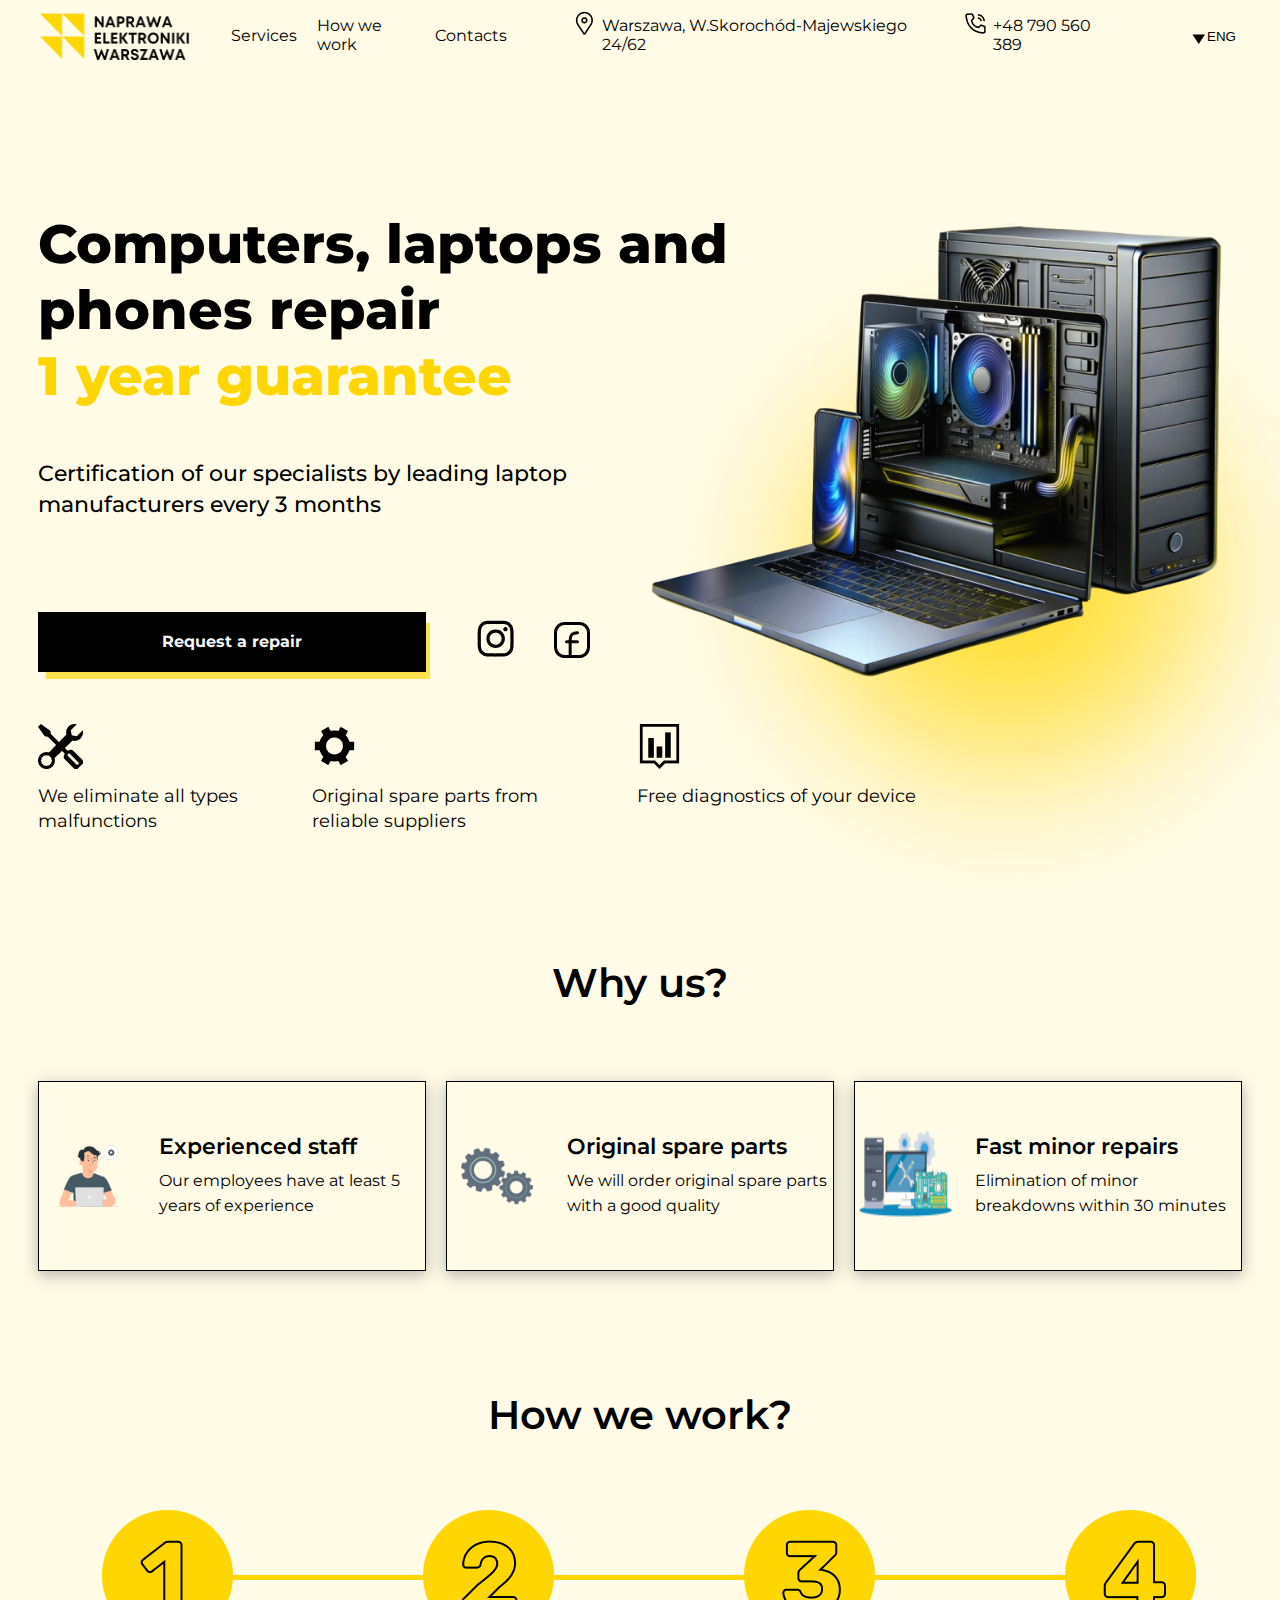
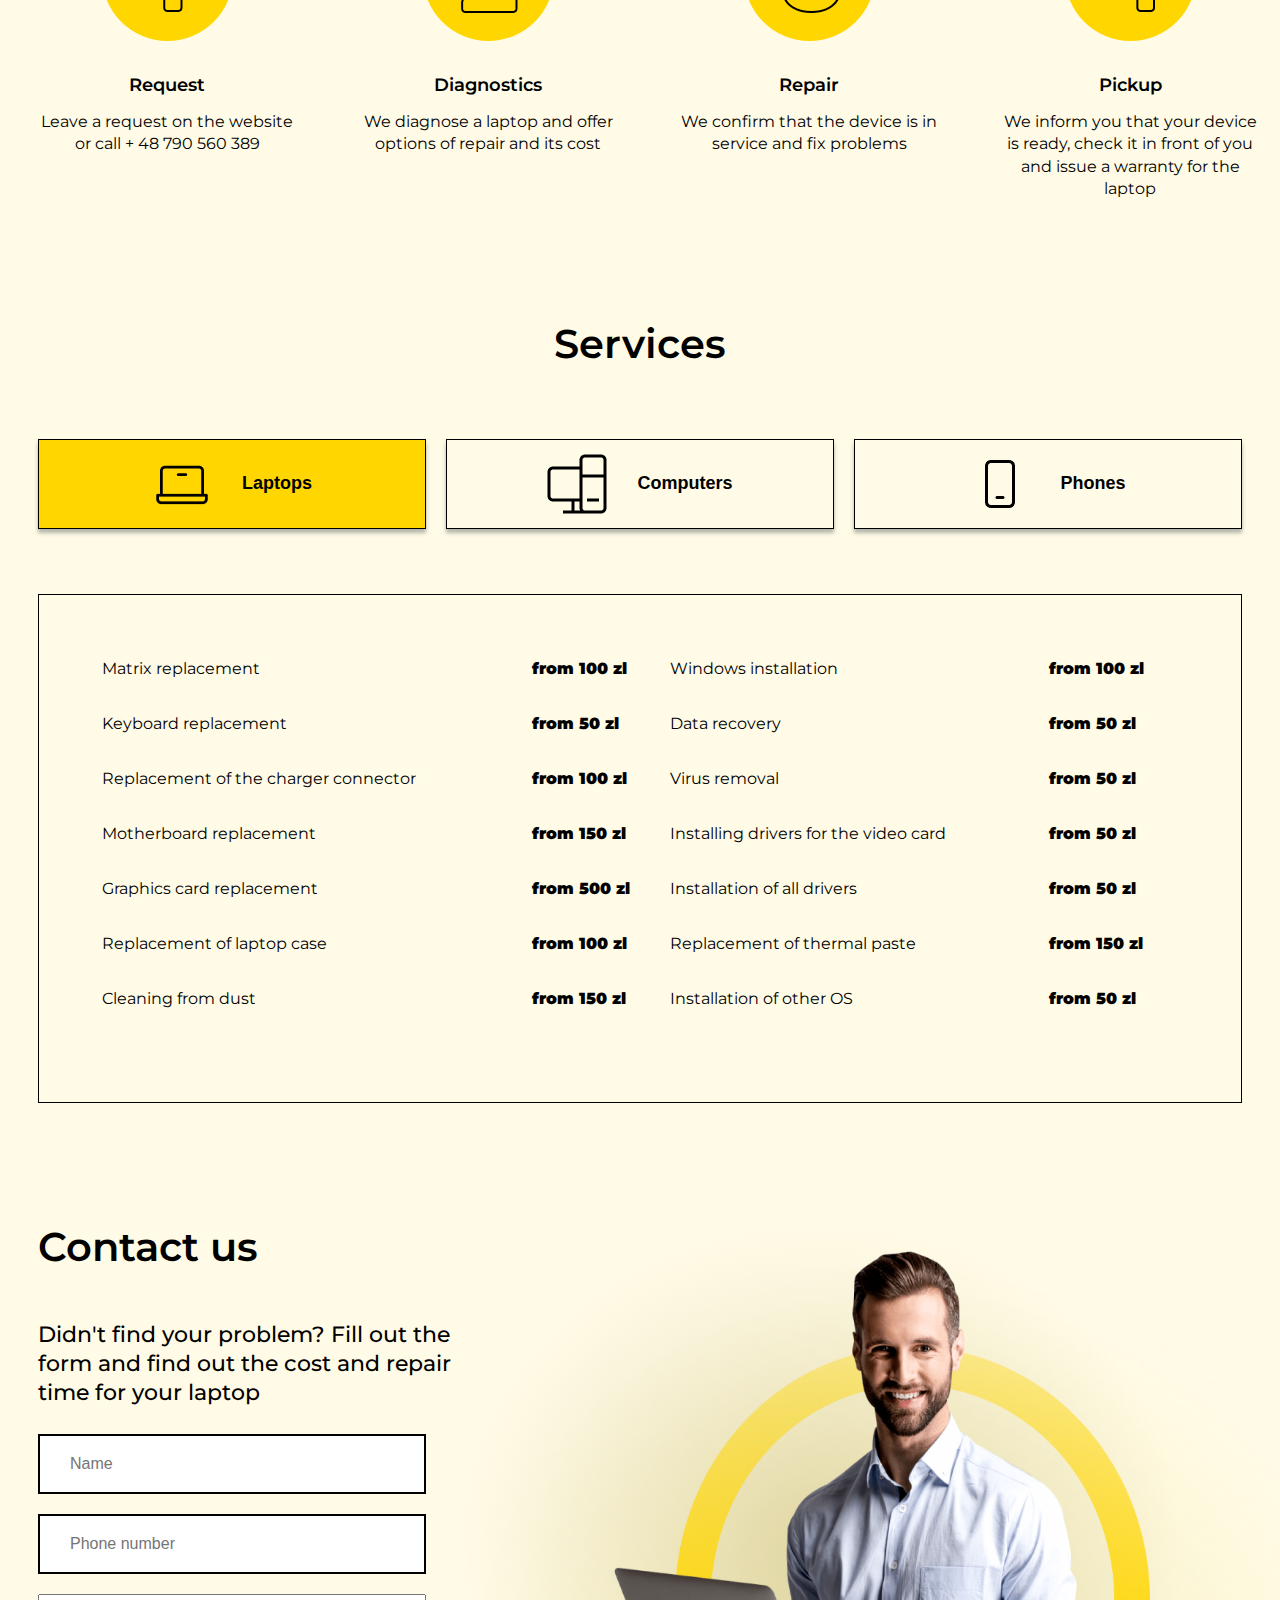
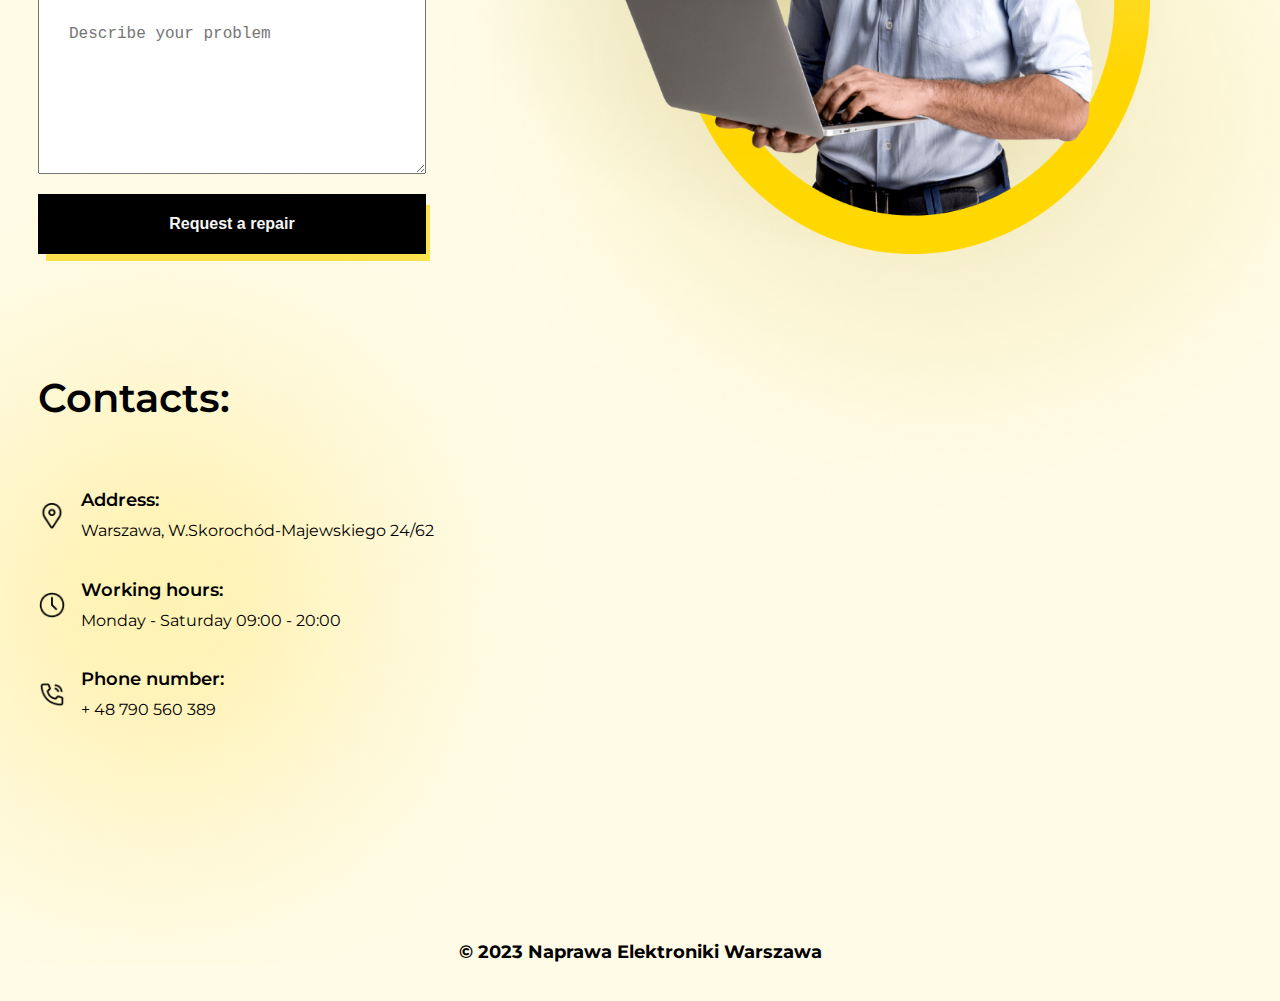
==== commit c7376857: "update" ====
--- a/englishLanguage.html
+++ b/englishLanguage.html
@@ -272,7 +272,7 @@
               <img
                 src="./images/features/computer.png"
                 alt="Fast minor repairs"
-                class="features-list__img features-list__img_upgrade"
+                class="features-list__img"
               />
               <div>
                 <h3 class="features-list__title">Fast minor repairs</h3>
@@ -552,7 +552,7 @@
             <form
               id="myForm"
               class="form"
-              action="https://formspree.io/f/meqbwwrp"
+              action="https://formspree.io/f/xyyqqkdd"
               method="POST"
             >
               <input
--- a/css/main.min.css
+++ b/css/main.min.css
@@ -1 +1 @@
-.visually-hidden{position:absolute;width:1px;height:1px;margin:-1px;border:0;padding:0;white-space:nowrap;-webkit-clip-path:inset(100%);clip-path:inset(100%);clip:rect(0 0 0 0);overflow:hidden}.info__item,.how-we-work__list,.that-we-provide,.social-media-list__item{list-style:none}.primary__link,.nav-list__link,.nav-lis__id,.item-link{text-decoration:none}*,*::before,*::after{-webkit-box-sizing:border-box;box-sizing:border-box}body{font-family:"Montserrat",sans-serif;background-color:#fffbe6;color:#000;font-size:16px}p,h1,h2,h3,h4,h5,h6{margin:0}ul{padding-left:0;margin:0}img{display:block;max-width:100%}.container{width:100%;margin-left:auto;margin-right:auto}@media screen and (min-width: 1px){.container--display{display:block}}@media screen and (min-width: 480px){.container{width:468px}}@media screen and (min-width: 1200px){.container{width:1204px}}@media screen and (min-width: 1800px){.container{padding-left:100px;padding-right:100px;width:1800px}}.header{position:fixed;top:0;left:0;z-index:1000;background-color:#fffbe6}.main{padding-top:84px}.logo{cursor:pointer;display:-webkit-box;display:-ms-flexbox;display:flex;-webkit-box-align:center;-ms-flex-align:center;align-items:center;-webkit-box-pack:center;-ms-flex-pack:center;justify-content:center}.logo_img{width:158px;height:54px;background-color:rgba(0,0,0,0)}.menu{display:-webkit-box;display:-ms-flexbox;display:flex;-webkit-box-align:center;-ms-flex-align:center;align-items:center;-webkit-box-pack:center;-ms-flex-pack:center;justify-content:center}.nav-list{list-style-type:none;padding:0;margin:0;display:-webkit-box;display:-ms-flexbox;display:flex;-webkit-box-align:center;-ms-flex-align:center;align-items:center;-webkit-box-pack:center;-ms-flex-pack:center;justify-content:center}@media screen and (min-width: 1200px){.nav-list{margin-left:95px}.nav-list:first-child{margin-left:40px;gap:20px}}@media screen and (min-width: 1800px){.nav-list{margin-left:151px}.nav-list:first-child{margin-left:50px;gap:30px}}.nav-list__gap{gap:50px}.nav-list__item{color:#000;display:-webkit-box;display:-ms-flexbox;display:flex;-webkit-box-align:center;-ms-flex-align:center;align-items:center;-webkit-box-pack:center;-ms-flex-pack:center;justify-content:center;cursor:pointer}.nav-list__item:hover,.nav-list__item :focus{color:#000;font-weight:500}@media screen and (min-width: 1800px){.nav-list__item{color:#000;font-size:18px}}.header .container{display:-webkit-box;display:-ms-flexbox;display:flex;-webkit-box-align:center;-ms-flex-align:center;align-items:center}.item-link{color:#000}.dropbtn{background-color:#fffbe6;border:none;cursor:pointer;color:#000}.dropbtn:hover,.dropbtn :focus{color:#ffd600}@media screen and (min-width: 1800px){.dropbtn{padding:20px;font-size:18px}}@media screen and (min-width: 1200px){.dropdown{margin-left:82px}}@media screen and (min-width: 1800px){.dropdown{position:relative;margin-left:auto}}.dropdown-content{display:none;position:absolute;background-color:#fffbe6;-webkit-box-shadow:0px 8px 16px 0px rgba(0,0,0,.2);box-shadow:0px 8px 16px 0px rgba(0,0,0,.2);z-index:1;right:0}@media screen and (min-width: 1800px){.dropdown-content{font-size:18px}}.dropdown-content a{color:#000;padding:12px 16px;text-decoration:none;display:block}.dropdown:hover .dropdown-content{display:block}.dropbtn__arrow{position:absolute;margin-left:-18px}.nav-list__link{position:relative;color:#000}.nav-list__link:hover,.nav-list__link :focus{color:#ffd600}.nav-list__img{position:absolute;margin-left:-30px;top:-5px}.dropdown-content__link:hover,.dropdown-content__link :focus{color:#ffd600}.information{display:-webkit-box;display:-ms-flexbox;display:flex;margin-top:120px}@media screen and (min-width: 1200px){.calc{width:50%}}@media screen and (min-width: 1800px){.calc{width:50%}}.general__title{z-index:100}.title-lampot__bcg{position:absolute}.title-lampot__img{width:100%;width:70%;margin-left:595px;margin-top:-223px}.title-lampot__eclipse{position:absolute;margin-top:250px;margin-left:150px}@media screen and (min-width: 1200px){.title-laptop{position:relative;margin-top:-55px}}@media screen and (min-width: 1800px){.title-laptop{position:relative;margin-top:-67px;margin-left:41px}}>.title-laptop__img{position:relative;width:70%;margin-left:595px;margin-top:-233px}@media screen and (min-width: 1200px){.what-do-we-do{width:789px;font-size:54px;font-weight:800;line-height:65.83px}}@media screen and (min-width: 1800px){.what-do-we-do{width:789px;font-size:60px;font-weight:800;line-height:78px}}.guarantee{color:#ffd600}.our-specialists{padding-top:50px}@media screen and (min-width: 1200px){.our-specialists{font-size:22px;font-weight:500;line-height:30.8px}}@media screen and (min-width: 1800px){.our-specialists{font-size:24px;font-weight:500;line-height:33px}}.primary__link{-webkit-box-pack:center;-ms-flex-pack:center;justify-content:center;-webkit-box-align:center;-ms-flex-align:center;align-items:center;display:-webkit-box;display:-ms-flexbox;display:flex}.that-we-provide{margin-top:100px}.general__social{margin-top:85px;display:-webkit-box;display:-ms-flexbox;display:flex;-webkit-box-align:center;-ms-flex-align:center;align-items:center}.social-media-list{display:-webkit-box;display:-ms-flexbox;display:flex;-webkit-box-align:center;-ms-flex-align:center;align-items:center;gap:20px;margin-left:50px}.social__svg path{stroke:#000;stroke-width:3;stroke-linecap:round;stroke-linejoin:round}.social__svg:hover path,.social__svg:focus path{stroke:#ffd600}.social-svg__instagram:hover,:focus path{stroke:#ffd600}.social-svg__instagram{margin-top:13px}.that-we-provide{z-index:101;position:relative;display:-webkit-box;display:-ms-flexbox;display:flex;gap:45px;margin-top:-100px}.that-we-provide__list{font-weight:400;line-height:25px;font-size:18px;max-width:280px;height:110px}.that-we-provide__list_margin{width:229px}.that-we-provide__img{margin-bottom:15px}.features-list{display:-webkit-box;display:-ms-flexbox;display:flex;-webkit-box-pack:justify;-ms-flex-pack:justify;justify-content:space-between;list-style:none;padding:0;margin:0;gap:20px}.features-box{position:relative;z-index:101}.features__title{margin-bottom:70px;text-align:center;font-size:40px;font-weight:600;line-height:57px;color:#000}@media screen and (min-width: 1800px){.features__title{font-size:48px}}.features-list__item{width:388px;height:190px;border:1px solid #000;display:-webkit-box;display:-ms-flexbox;display:flex;-webkit-box-align:center;-ms-flex-align:center;align-items:center;background:#fffbe6;-webkit-box-shadow:0px 4px 15px 0px rgba(38,50,56,.35);box-shadow:0px 4px 15px 0px rgba(38,50,56,.35);margin-bottom:20px}.features-list__img{margin-right:20px;-ms-flex-negative:0;flex-shrink:0}@media screen and (min-width: 1200px){.features-list__img{width:100px;height:100px}}@media screen and (min-width: 1800px){.features-list__img{width:135px;height:135px}}@media screen and (min-width: 1200px){.features-list__img_upgrade{height:60px}}.features-list__content{display:-webkit-box;display:-ms-flexbox;display:flex}.features-list__title,.features-list__text{font-weight:400;line-height:25px;margin:0}@media screen and (min-width: 1800px){.features-list__title,.features-list__text{font-size:18px}}.features-list__title{margin-bottom:10px;font-size:22px;font-weight:600;line-height:23px}.progress-bar{list-style-type:none;padding-left:0;display:-webkit-box;display:-ms-flexbox;display:flex}.how-we-work__list{display:-webkit-box;display:-ms-flexbox;display:flex;text-align:center}@media screen and (min-width: 1200px){.how-we-work__list{gap:63px}}@media screen and (min-width: 1800px){.how-we-work__list{gap:148px}}.feature-list{width:1445px}.how-we-work__title{font-weight:600;font-size:18px;line-height:21.94px;margin-bottom:70px;display:contents}@media screen and (min-width: 1800px){.how-we-work__title{font-weight:600;font-size:24px;line-height:30px}}.circle{position:relative;width:131px;height:131px;background-color:#ffd600;border-radius:50%;position:relative;display:inline-block}.bar{width:300px;height:5px;background-color:#ffd600;position:absolute;top:50%;left:100%}.circle__number{position:absolute;margin-top:30px;margin-left:38px}.how-we-work__job{margin-bottom:70px;text-align:center;font-size:40px;font-weight:600;line-height:48.76px;color:#000}@media screen and (min-width: 1800px){.how-we-work__job{font-size:48px;line-height:57px}}.how-we-work__information{margin-top:30px}.how-we-work__text{font-size:16px;font-weight:400;line-height:22.4px;width:258px;margin-top:14px}@media screen and (min-width: 1800px){.how-we-work__text{font-size:18px;font-weight:400;line-height:26px;width:283px}}.price__title{margin-bottom:70px;text-align:center;color:#000}@media screen and (min-width: 1200px){.price__title{font-size:40px;font-weight:600;line-height:48.76px}}@media screen and (min-width: 1800px){.price__title{font-size:48px;font-weight:600;line-height:57px}}.price__btn{border:1px solid #000;background-color:#fffbe6;color:#000;display:-webkit-box;display:-ms-flexbox;display:flex;-webkit-box-pack:center;-ms-flex-pack:center;justify-content:center;-webkit-box-align:center;-ms-flex-align:center;align-items:center;cursor:pointer}.price__btn:hover{background-color:#ffd600}@media screen and (min-width: 1200px){.price__btn{font-size:18px;font-weight:600;line-height:21.94px;width:388px;height:90px}}@media screen and (min-width: 1800px){.price__btn{font-size:24px;font-weight:600;line-height:30px;width:420px;height:120px}}.price__btn_boxShadow{-webkit-box-shadow:0px 4px 4px 0px rgba(38,50,56,.35);box-shadow:0px 4px 4px 0px rgba(38,50,56,.35)}.button__list{display:-webkit-box;display:-ms-flexbox;display:flex}@media screen and (min-width: 1200px){.button__list{gap:20px}}@media screen and (min-width: 1800px){.button__list{gap:159px}}.btn__img{margin-right:30px}.price__table{padding-left:100px;padding-right:100px;padding-top:60px;padding-bottom:21px;border:1px solid #000}@media screen and (min-width: 1200px){.price__table{width:1204px;padding:60px}}@media screen and (min-width: 1800px){.price__table{width:1580px;padding-left:100px;padding-right:100px;padding-top:60px;padding-bottom:21px;height:388px}}.prices{margin-top:65px}@media screen and (min-width: 1200px){.price__item{font-size:16px;font-weight:400;line-height:19.5px;padding-bottom:30px}}@media screen and (min-width: 1800px){.price__item{font-size:18px;font-weight:400;line-height:22px;padding-bottom:39px}}.price__item_upgrade{padding-bottom:-30px}.price__item_bold{line-height:22px;font-weight:900}.price__list{padding-left:100px;padding-right:100px}.image__people{width:75%;position:relative}.image__bcg{width:75%;position:absolute}.phone-price__table{border:1px solid #000}@media screen and (min-width: 1200px){.phone-price__table{padding-left:200px;padding-right:200px;padding-top:113px;padding-bottom:74px;width:1204px}}@media screen and (min-width: 1800px){.phone-price__table{padding-left:303px;padding-right:303px;padding-top:113px;padding-bottom:104px;width:1580px}}.active{background-color:#ffd600}.contacts{display:-webkit-box;display:-ms-flexbox;display:flex;height:100%;background:radial-gradient(30% 50% at 65% 50%, rgba(128, 107, 0, 0.2) 0%, rgba(255, 214, 0, 0) 100%)}.form-container{width:50%;background-color:#f8f8f8;padding:20px;-webkit-box-sizing:border-box;box-sizing:border-box}@media screen and (min-width: 1200px){.contacts__title{width:443px;font-size:40px;margin-bottom:48px;font-weight:600;line-height:48.76px}}@media screen and (min-width: 1800px){.contacts__title{width:531px;font-size:48px;margin-bottom:48px;font-weight:600;line-height:59px}}@media screen and (min-width: 1200px){.contacts__text{font-size:22px;font-weight:500;line-height:29px;margin-bottom:26.82px}}@media screen and (min-width: 1800px){.contacts__text{font-size:24px;font-weight:500;line-height:29px;margin-bottom:57px}}.image-container{display:-webkit-box;display:-ms-flexbox;display:flex;-webkit-box-pack:center;-ms-flex-pack:center;justify-content:center}.contacts-us-form{width:469px}.form{gap:20px;display:-webkit-box;display:-ms-flexbox;display:flex;-webkit-box-orient:vertical;-webkit-box-direction:normal;-ms-flex-direction:column;flex-direction:column}.form__size{padding-left:30px;border:2px solid #000}@media screen and (min-width: 1200px){.form__size{font-size:16px;line-height:19.5px;height:60px;width:388px}}@media screen and (min-width: 1800px){.form__size{font-size:24px;height:80px;width:467px;line-height:21.94px}}@media screen and (min-width: 1200px){.form__size_textarea{padding-left:30px;padding-top:30px;font-size:16px;line-height:19.5px;height:180px;width:388px}}@media screen and (min-width: 1200px)and (min-width: 1800px){.form__size_textarea{padding-left:30px;padding-top:30px;font-size:24px;height:230px;width:467px}}.contacts-form,.image-container{-webkit-box-flex:1;-ms-flex:1;flex:1;min-width:0}.primary-btn{border:none;height:65px;z-index:100;color:#f6f6f6;background-color:#000;-webkit-box-shadow:6px 9px 0px -2px #ffe24d;box-shadow:6px 9px 0px -2px #ffe24d;cursor:pointer}.primary-btn:hover,.primary-btn :focus{background-color:#ffe24d;-webkit-box-shadow:6px 9px 0px -2px #fffbe6;box-shadow:6px 9px 0px -2px #fffbe6;color:#000}@media screen and (min-width: 1200px){.primary-btn{font-weight:700;font-size:16px;line-height:19.5px;width:388px;height:60px}}@media screen and (min-width: 1800px){.primary-btn{font-weight:700;font-size:18px;line-height:22px;width:469px;height:65px}}.footer__title{font-size:18px;color:#000;font-family:500;line-height:22px;text-align:center;padding-bottom:30px}.data{display:-webkit-box;display:-ms-flexbox;display:flex;-ms-flex-pack:distribute;justify-content:space-around;-webkit-box-align:start;-ms-flex-align:start;align-items:flex-start}.info{width:50%;position:relative}.map{width:100%;margin-left:90px}.info__item{display:-webkit-box;display:-ms-flexbox;display:flex;-webkit-box-align:center;-ms-flex-align:center;align-items:center}.data__title{margin-bottom:68px}@media screen and (min-width: 1200px){.data__title{font-size:40px;font-weight:600;line-height:48.76px}}@media screen and (min-width: 1800px){.data__title{font-size:48px;font-weight:600;line-height:58px}}.info-bcg__img{margin-top:-300px;margin-left:-270px;position:absolute}.info__title{margin-bottom:9px}@media screen and (min-width: 1200px){.info__title{font-size:18px;font-weight:600;line-height:21.94px}}@media screen and (min-width: 1800px){.info__title{font-size:24px;font-weight:600;line-height:30px}}@media screen and (min-width: 1200px){.info__text{font-size:16px;font-weight:400;line-height:19.5px}}@media screen and (min-width: 1800px){.info__text{font-size:18px;font-weight:400;line-height:22px}}.info__list{gap:39px;display:grid}.info__item__margin{width:400px}@media screen and (min-width: 1200px){.info__item__margin{margin-left:15px}}@media screen and (min-width: 1800px){.info__item__margin{margin-left:34px}}.section{margin-bottom:120px}/*# sourceMappingURL=main.min.css.map */+.visually-hidden{position:absolute;width:1px;height:1px;margin:-1px;border:0;padding:0;white-space:nowrap;-webkit-clip-path:inset(100%);clip-path:inset(100%);clip:rect(0 0 0 0);overflow:hidden}.info__item,.how-we-work__list,.that-we-provide,.social-media-list__item{list-style:none}.primary__link,.nav-list__link,.nav-lis__id,.item-link{text-decoration:none}*,*::before,*::after{-webkit-box-sizing:border-box;box-sizing:border-box}body{font-family:"Montserrat",sans-serif;background-color:#fffbe6;color:#000;font-size:16px}p,h1,h2,h3,h4,h5,h6{margin:0}ul{padding-left:0;margin:0}img{display:block;max-width:100%}.container{width:100%;margin-left:auto;margin-right:auto}@media screen and (min-width: 1px){.container--display{display:block}}@media screen and (min-width: 480px){.container{width:468px}}@media screen and (min-width: 1200px){.container{width:1204px}}@media screen and (min-width: 1800px){.container{padding-left:100px;padding-right:100px;width:1800px}}.header{position:fixed;left:0;right:0;z-index:1000;background-color:#fffbe6}.main{padding-top:84px}.logo{cursor:pointer;display:-webkit-box;display:-ms-flexbox;display:flex;-webkit-box-align:center;-ms-flex-align:center;align-items:center;-webkit-box-pack:center;-ms-flex-pack:center;justify-content:center}.logo_img{width:158px;height:54px;background-color:rgba(0,0,0,0)}.menu{display:-webkit-box;display:-ms-flexbox;display:flex;-webkit-box-align:center;-ms-flex-align:center;align-items:center;-webkit-box-pack:center;-ms-flex-pack:center;justify-content:center}.nav-list{list-style-type:none;padding:0;margin:0;display:-webkit-box;display:-ms-flexbox;display:flex;-webkit-box-align:center;-ms-flex-align:center;align-items:center;-webkit-box-pack:center;-ms-flex-pack:center;justify-content:center}@media screen and (min-width: 1200px){.nav-list{margin-left:95px}.nav-list:first-child{margin-left:40px;gap:20px}}@media screen and (min-width: 1800px){.nav-list{margin-left:151px}.nav-list:first-child{margin-left:50px;gap:30px}}.nav-list__gap{gap:50px}.nav-list__item{color:#000;display:-webkit-box;display:-ms-flexbox;display:flex;-webkit-box-align:center;-ms-flex-align:center;align-items:center;-webkit-box-pack:center;-ms-flex-pack:center;justify-content:center;cursor:pointer}.nav-list__item:hover,.nav-list__item :focus{color:#000;font-weight:500}@media screen and (min-width: 1800px){.nav-list__item{color:#000;font-size:18px}}.header .container{display:-webkit-box;display:-ms-flexbox;display:flex;-webkit-box-align:center;-ms-flex-align:center;align-items:center}.item-link{color:#000}.dropbtn{background-color:#fffbe6;border:none;cursor:pointer;color:#000}.dropbtn:hover,.dropbtn :focus{color:#ffd600}@media screen and (min-width: 1800px){.dropbtn{padding:20px;font-size:18px}}@media screen and (min-width: 1200px){.dropdown{margin-left:82px}}@media screen and (min-width: 1800px){.dropdown{position:relative;margin-left:auto}}.dropdown-content{display:none;position:absolute;background-color:#fffbe6;-webkit-box-shadow:0px 8px 16px 0px rgba(0,0,0,.2);box-shadow:0px 8px 16px 0px rgba(0,0,0,.2);z-index:1;right:0}@media screen and (min-width: 1800px){.dropdown-content{font-size:18px}}.dropdown-content a{color:#000;padding:12px 16px;text-decoration:none;display:block}.dropdown:hover .dropdown-content{display:block}.dropbtn__arrow{position:absolute;margin-left:-18px}.nav-list__link{position:relative;color:#000}.nav-list__link:hover,.nav-list__link :focus{color:#ffd600}.nav-list__img{position:absolute;margin-left:-30px;top:-5px}.dropdown-content__link:hover,.dropdown-content__link :focus{color:#ffd600}.information{display:-webkit-box;display:-ms-flexbox;display:flex;margin-top:120px}@media screen and (min-width: 1200px){.calc{width:50%}}@media screen and (min-width: 1800px){.calc{width:50%}}.general__title{z-index:100}.title-lampot__bcg{position:absolute}@media screen and (min-width: 1200px){.title-lampot__img{width:60%;margin-left:595px}}@media screen and (min-width: 1800px){.title-lampot__img{width:60%;margin-left:595px;margin-top:-223px}}.title-lampot__eclipse{position:absolute;margin-top:250px;margin-left:150px}@media screen and (min-width: 1200px){.title-laptop{position:relative;margin-top:-55px}}@media screen and (min-width: 1800px){.title-laptop{position:relative;margin-top:-67px;margin-left:-50px}}>.title-laptop__img{position:relative;width:70%;margin-left:595px;margin-top:-233px}@media screen and (min-width: 1200px){.what-do-we-do{width:789px;font-size:54px;font-weight:800;line-height:65.83px}}@media screen and (min-width: 1800px){.what-do-we-do{width:789px;font-size:60px;font-weight:800;line-height:78px}}.guarantee{color:#ffd600}.our-specialists{padding-top:50px}@media screen and (min-width: 1200px){.our-specialists{font-size:22px;font-weight:500;line-height:30.8px}}@media screen and (min-width: 1800px){.our-specialists{font-size:24px;font-weight:500;line-height:33px}}.primary__link{-webkit-box-pack:center;-ms-flex-pack:center;justify-content:center;-webkit-box-align:center;-ms-flex-align:center;align-items:center;display:-webkit-box;display:-ms-flexbox;display:flex}.that-we-provide{margin-top:100px}.general__social{margin-top:85px;display:-webkit-box;display:-ms-flexbox;display:flex;-webkit-box-align:center;-ms-flex-align:center;align-items:center}.social-media-list{display:-webkit-box;display:-ms-flexbox;display:flex;-webkit-box-align:center;-ms-flex-align:center;align-items:center;gap:20px;margin-left:50px}.social__svg path{stroke:#000;stroke-width:3;stroke-linecap:round;stroke-linejoin:round}.social__svg:hover path,.social__svg:focus path{stroke:#ffd600}.social-svg__instagram:hover,:focus path{stroke:#ffd600}.social-svg__instagram{margin-top:13px}.that-we-provide{z-index:101;position:relative;display:-webkit-box;display:-ms-flexbox;display:flex;gap:45px;margin-top:-100px}.that-we-provide__list{font-weight:400;line-height:25px;font-size:18px;max-width:280px;height:110px}.that-we-provide__list_margin{width:229px}.that-we-provide__img{margin-bottom:15px}.features-list{display:-webkit-box;display:-ms-flexbox;display:flex;list-style:none;padding:0;margin:0;gap:20px}@media screen and (min-width: 1200px){.features-list{-webkit-box-pack:justify;-ms-flex-pack:justify;justify-content:space-between}}@media screen and (min-width: 1800px){.features-list{-webkit-box-pack:center;-ms-flex-pack:center;justify-content:center}}.features-box{position:relative;z-index:101}.features__title{margin-bottom:70px;text-align:center;font-size:40px;font-weight:600;line-height:57px;color:#000}@media screen and (min-width: 1800px){.features__title{font-size:48px}}.features-list__item{height:190px;border:1px solid #000;display:-webkit-box;display:-ms-flexbox;display:flex;-webkit-box-align:center;-ms-flex-align:center;align-items:center;background:#fffbe6;-webkit-box-shadow:0px 4px 15px 0px rgba(38,50,56,.35);box-shadow:0px 4px 15px 0px rgba(38,50,56,.35)}@media screen and (min-width: 1200px){.features-list__item{width:388px}}@media screen and (min-width: 1800px){.features-list__item{width:586px}}.features-list__img{margin-right:20px;-ms-flex-negative:0;flex-shrink:0}@media screen and (min-width: 1200px){.features-list__img{width:100px;height:100px}}@media screen and (min-width: 1800px){.features-list__img{width:135px;height:135px}}@media screen and (min-width: 1200px){.features-list__img_upgrade{height:60px}}.features-list__content{display:-webkit-box;display:-ms-flexbox;display:flex}.features-list__title,.features-list__text{font-weight:400;line-height:25px;margin:0}@media screen and (min-width: 1800px){.features-list__title,.features-list__text{font-size:18px}}.features-list__title{margin-bottom:10px;font-size:22px;font-weight:600;line-height:23px}.progress-bar{list-style-type:none;padding-left:0;display:-webkit-box;display:-ms-flexbox;display:flex}.how-we-work__list{display:-webkit-box;display:-ms-flexbox;display:flex;text-align:center}@media screen and (min-width: 1200px){.how-we-work__list{gap:63px}}@media screen and (min-width: 1800px){.how-we-work__list{gap:148px}}.feature-list{width:1445px}.how-we-work__title{font-weight:600;font-size:18px;line-height:21.94px;margin-bottom:70px;display:contents}@media screen and (min-width: 1800px){.how-we-work__title{font-weight:600;font-size:24px;line-height:30px}}.circle{position:relative;width:131px;height:131px;background-color:#ffd600;border-radius:50%;position:relative;display:inline-block}.bar{width:300px;height:5px;background-color:#ffd600;position:absolute;top:50%;left:100%}.circle__number{position:absolute;margin-top:30px;margin-left:38px}.how-we-work__job{margin-bottom:70px;text-align:center;font-size:40px;font-weight:600;line-height:48.76px;color:#000}@media screen and (min-width: 1800px){.how-we-work__job{font-size:48px;line-height:57px}}.how-we-work__information{margin-top:30px}.how-we-work__text{font-size:16px;font-weight:400;line-height:22.4px;width:258px;margin-top:14px}@media screen and (min-width: 1800px){.how-we-work__text{font-size:18px;font-weight:400;line-height:26px;width:283px}}.price__title{margin-bottom:70px;text-align:center;color:#000}@media screen and (min-width: 1200px){.price__title{font-size:40px;font-weight:600;line-height:48.76px}}@media screen and (min-width: 1800px){.price__title{font-size:48px;font-weight:600;line-height:57px}}.price__btn{border:1px solid #000;background-color:#fffbe6;color:#000;display:-webkit-box;display:-ms-flexbox;display:flex;-webkit-box-pack:center;-ms-flex-pack:center;justify-content:center;-webkit-box-align:center;-ms-flex-align:center;align-items:center;cursor:pointer}.price__btn:hover{background-color:#ffd600}@media screen and (min-width: 1200px){.price__btn{font-size:18px;font-weight:600;line-height:21.94px;width:388px;height:90px}}@media screen and (min-width: 1800px){.price__btn{font-size:24px;font-weight:600;line-height:30px;width:420px;height:120px}}.price__btn_boxShadow{-webkit-box-shadow:0px 4px 4px 0px rgba(38,50,56,.35);box-shadow:0px 4px 4px 0px rgba(38,50,56,.35)}.button__list{display:-webkit-box;display:-ms-flexbox;display:flex}@media screen and (min-width: 1200px){.button__list{gap:20px}}@media screen and (min-width: 1800px){.button__list{gap:159px}}.btn__img{margin-right:30px}.price__table{padding-left:100px;padding-right:100px;padding-top:60px;padding-bottom:21px;border:1px solid #000}@media screen and (min-width: 1200px){.price__table{width:1204px;padding:60px}}@media screen and (min-width: 1800px){.price__table{width:1580px;padding-left:100px;padding-right:100px;padding-top:60px;padding-bottom:21px;height:388px}}.prices{margin-top:65px}@media screen and (min-width: 1200px){.price__item{font-size:16px;font-weight:400;line-height:19.5px;padding-bottom:30px}}@media screen and (min-width: 1800px){.price__item{font-size:18px;font-weight:400;line-height:22px;padding-bottom:39px}}.price__item_upgrade{padding-bottom:-30px}.price__item_bold{line-height:22px;font-weight:900}.price__list{padding-left:100px;padding-right:100px}.image__people{width:75%;position:relative}.image__bcg{width:75%;position:absolute}.phone-price__table{border:1px solid #000}@media screen and (min-width: 1200px){.phone-price__table{padding-left:200px;padding-right:200px;padding-top:113px;padding-bottom:74px;width:1204px}}@media screen and (min-width: 1800px){.phone-price__table{padding-left:303px;padding-right:303px;padding-top:113px;padding-bottom:104px;width:1580px}}.active{background-color:#ffd600}.contacts{display:-webkit-box;display:-ms-flexbox;display:flex;height:100%;background:radial-gradient(30% 50% at 65% 50%, rgba(128, 107, 0, 0.2) 0%, rgba(255, 214, 0, 0) 100%)}.form-container{width:50%;background-color:#f8f8f8;padding:20px;-webkit-box-sizing:border-box;box-sizing:border-box}@media screen and (min-width: 1200px){.contacts__title{width:443px;font-size:40px;margin-bottom:48px;font-weight:600;line-height:48.76px}}@media screen and (min-width: 1800px){.contacts__title{width:531px;font-size:48px;margin-bottom:48px;font-weight:600;line-height:59px}}@media screen and (min-width: 1200px){.contacts__text{font-size:22px;font-weight:500;line-height:29px;margin-bottom:26.82px}}@media screen and (min-width: 1800px){.contacts__text{font-size:24px;font-weight:500;line-height:29px;margin-bottom:57px}}.image-container{display:-webkit-box;display:-ms-flexbox;display:flex;-webkit-box-pack:center;-ms-flex-pack:center;justify-content:center}.contacts-us-form{width:469px}.form{gap:20px;display:-webkit-box;display:-ms-flexbox;display:flex;-webkit-box-orient:vertical;-webkit-box-direction:normal;-ms-flex-direction:column;flex-direction:column}.form__size{padding-left:30px;border:2px solid #000}@media screen and (min-width: 1200px){.form__size{font-size:16px;line-height:19.5px;height:60px;width:388px}}@media screen and (min-width: 1800px){.form__size{font-size:24px;height:80px;width:467px;line-height:21.94px}}@media screen and (min-width: 1200px){.form__size_textarea{padding-left:30px;padding-top:30px;font-size:16px;line-height:19.5px;height:180px;width:388px}}@media screen and (min-width: 1200px)and (min-width: 1800px){.form__size_textarea{padding-left:30px;padding-top:30px;font-size:24px;height:230px;width:467px}}.contacts-form,.image-container{-webkit-box-flex:1;-ms-flex:1;flex:1;min-width:0}.primary-btn{border:none;height:65px;z-index:100;color:#f6f6f6;background-color:#000;-webkit-box-shadow:6px 9px 0px -2px #ffe24d;box-shadow:6px 9px 0px -2px #ffe24d;cursor:pointer}.primary-btn:hover,.primary-btn :focus{background-color:#ffe24d;-webkit-box-shadow:6px 9px 0px -2px #fffbe6;box-shadow:6px 9px 0px -2px #fffbe6;color:#000}@media screen and (min-width: 1200px){.primary-btn{font-weight:700;font-size:16px;line-height:19.5px;width:388px;height:60px}}@media screen and (min-width: 1800px){.primary-btn{font-weight:700;font-size:18px;line-height:22px;width:469px;height:65px}}.footer__title{font-size:18px;color:#000;font-family:500;line-height:22px;text-align:center;padding-bottom:30px}.data{display:-webkit-box;display:-ms-flexbox;display:flex;-ms-flex-pack:distribute;justify-content:space-around;-webkit-box-align:start;-ms-flex-align:start;align-items:flex-start}.info{width:50%;position:relative}.map{width:100%;margin-left:90px}.info__item{display:-webkit-box;display:-ms-flexbox;display:flex;-webkit-box-align:center;-ms-flex-align:center;align-items:center}.data__title{margin-bottom:68px}@media screen and (min-width: 1200px){.data__title{font-size:40px;font-weight:600;line-height:48.76px}}@media screen and (min-width: 1800px){.data__title{font-size:48px;font-weight:600;line-height:58px}}.info-bcg__img{margin-top:-300px;margin-left:-270px;position:absolute}.info__title{margin-bottom:9px}@media screen and (min-width: 1200px){.info__title{font-size:18px;font-weight:600;line-height:21.94px}}@media screen and (min-width: 1800px){.info__title{font-size:24px;font-weight:600;line-height:30px}}@media screen and (min-width: 1200px){.info__text{font-size:16px;font-weight:400;line-height:19.5px}}@media screen and (min-width: 1800px){.info__text{font-size:18px;font-weight:400;line-height:22px}}.info__list{gap:39px;display:grid}.info__item__margin{width:400px}@media screen and (min-width: 1200px){.info__item__margin{margin-left:15px}}@media screen and (min-width: 1800px){.info__item__margin{margin-left:34px}}.section{margin-bottom:120px}/*# sourceMappingURL=main.min.css.map */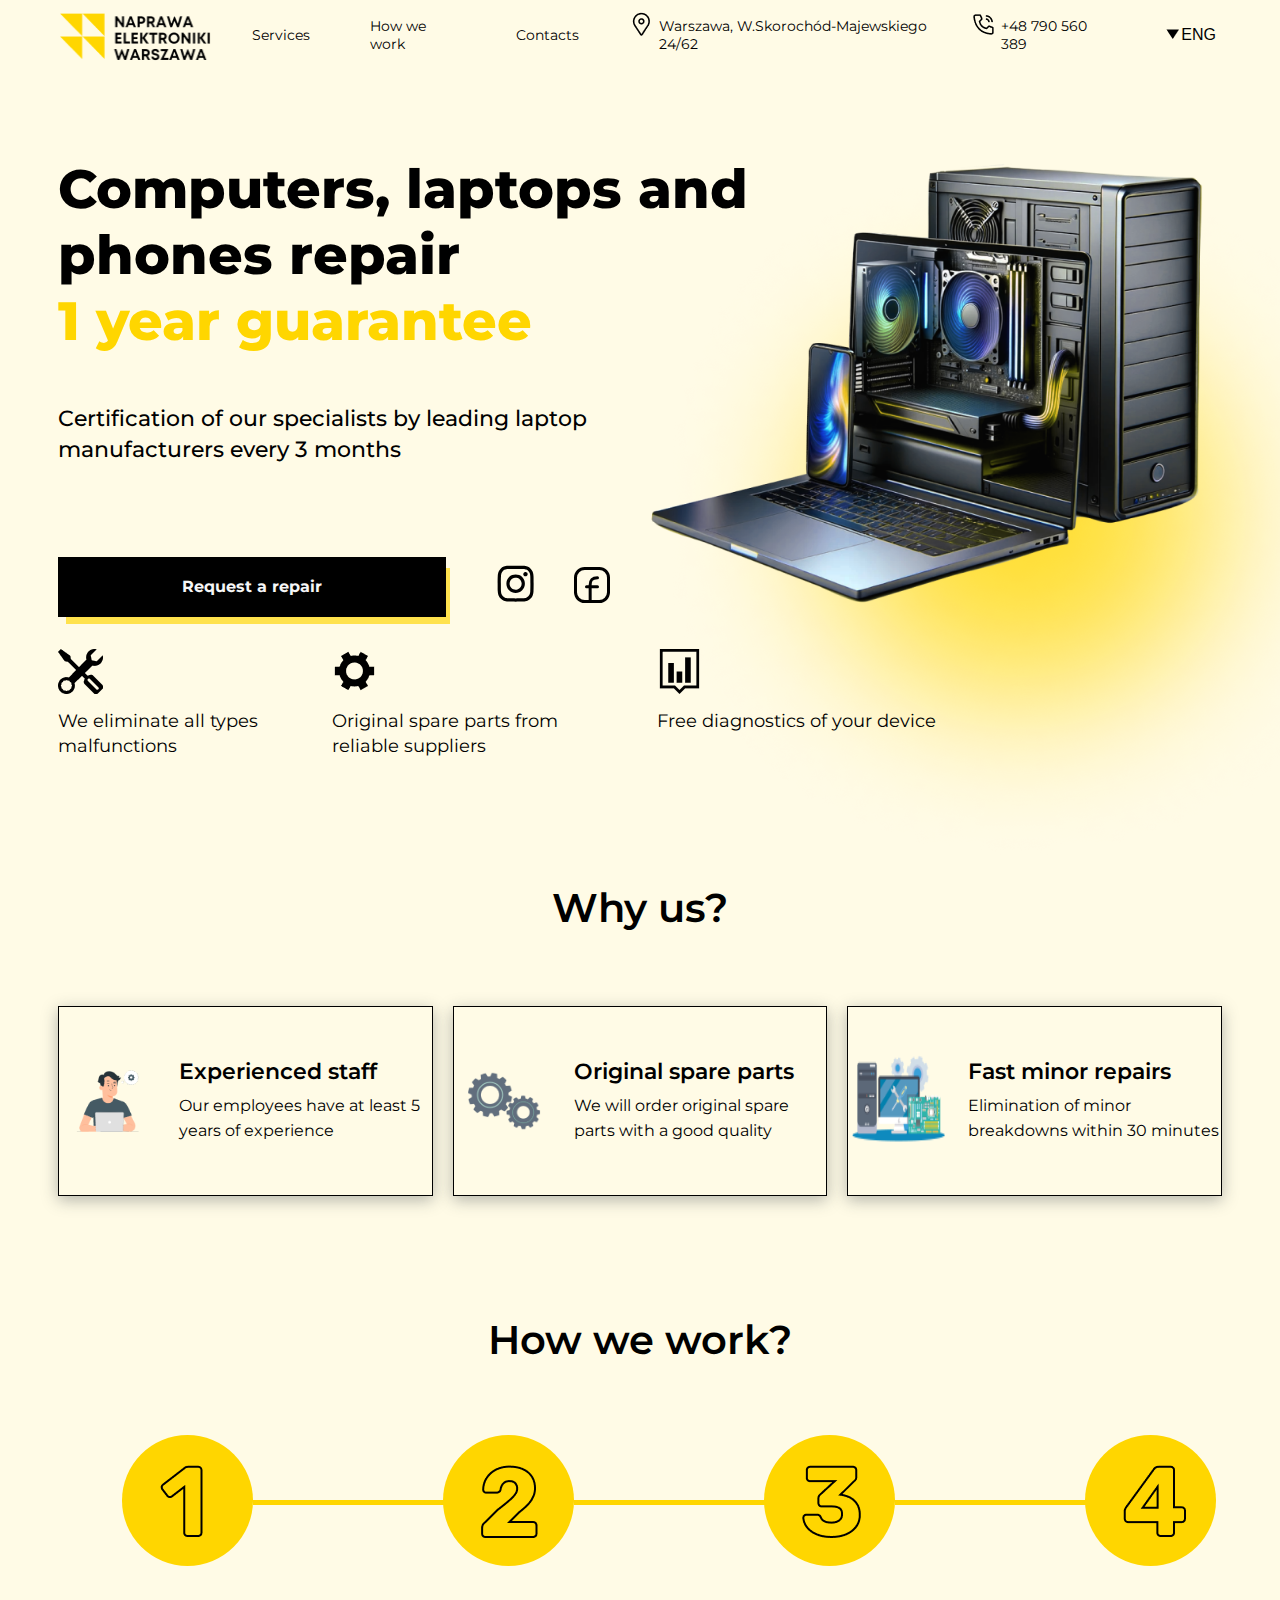
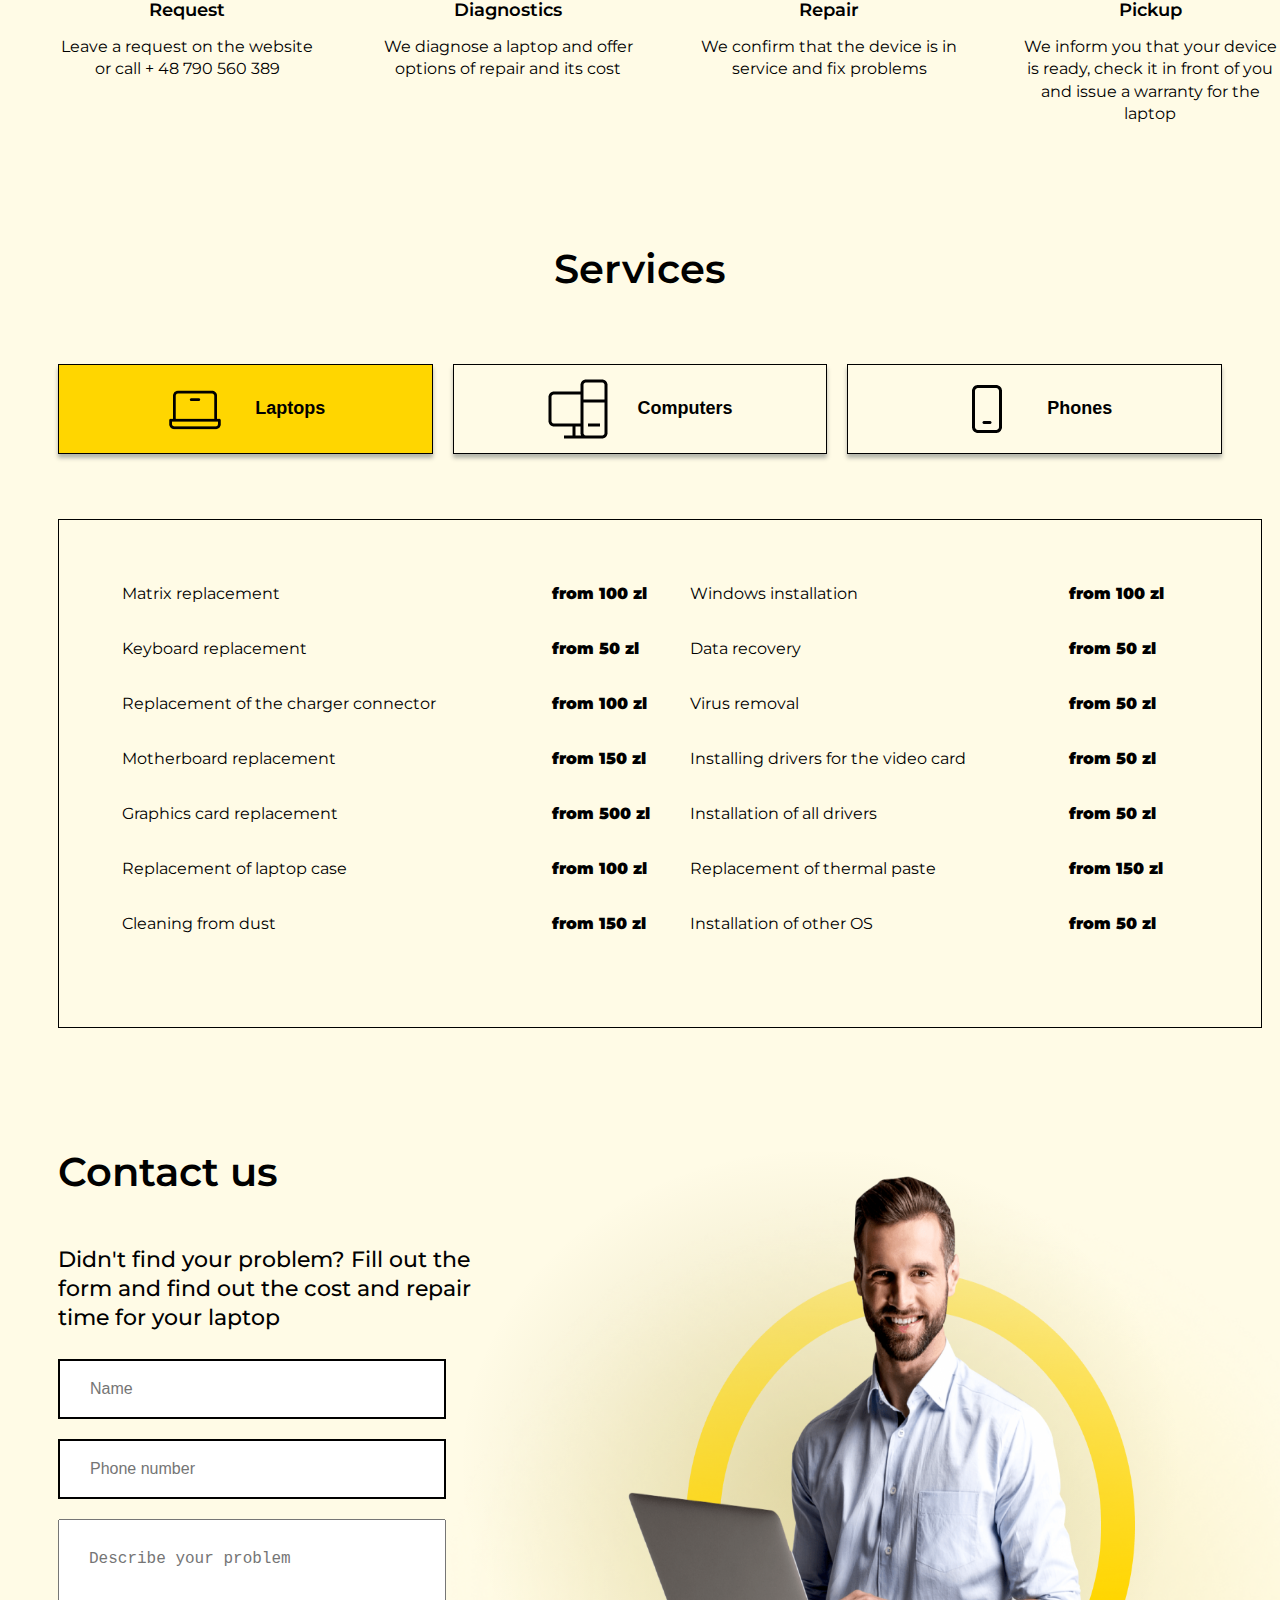
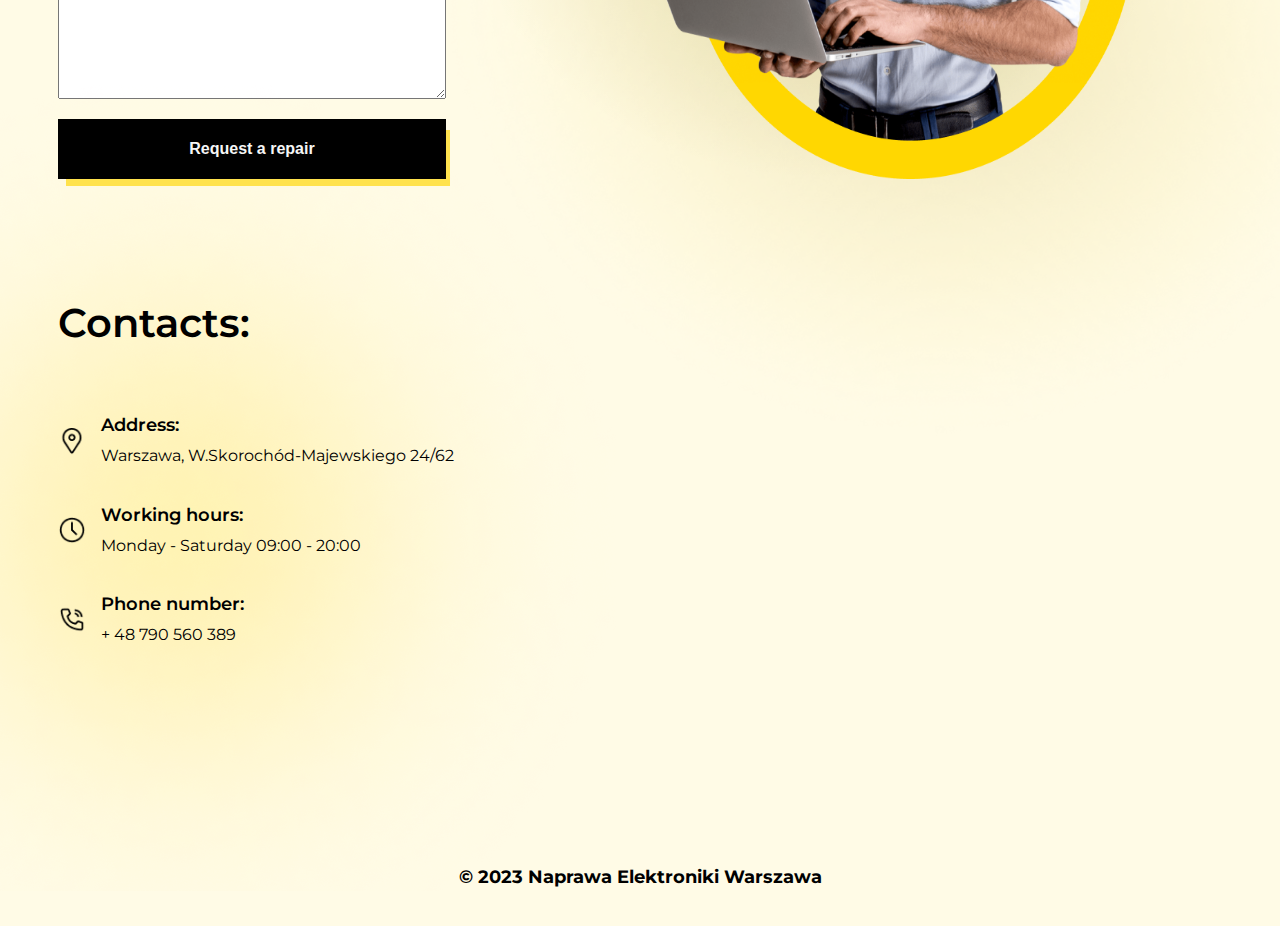
==== commit 27a781bc: "Update" ====
--- a/englishLanguage.html
+++ b/englishLanguage.html
@@ -36,7 +36,7 @@
 
         <nav class="menu">
           <ul class="nav-list">
-            <li class="nav-list__item">Services</li>
+            <li class="nav-list__item" href="#services">Services</li>
             <li class="nav-list__item">
               <a class="nav-lis__id nav-list__item" href="#openned"
                 >How we work</a
@@ -209,7 +209,7 @@
 
       <section class="section">
         <div class="container">
-          <ul class="that-we-provide">
+          <ul class="that-we-provide" id="services">
             <li class="that-we-provide__list that-we-provide__list_margin">
               <img
                 class="that-we-provide__img"
@@ -657,7 +657,7 @@
             </div>
             <div class="map">
               <iframe
-                src="https://www.google.com/maps/embed?pb=!1m18!1m12!1m3!1d2445.123312303663!2d20.969649676912315!3d52.2048065595174!2m3!1f0!2f0!3f0!3m2!1i1024!2i768!4f13.1!3m3!1m2!1s0x471eccb215b86f27%3A0x7e069158057788e8!2sWalentego%20Majewskiego%20Skoroch%C3%B3d%2024%2Fw%2C%2002-104%20Warszawa!5e0!3m2!1suk!2spl!4v1700504191944!5m2!1suk!2spl"
+                src="https://www.google.com/maps/embed?pb=!1m18!1m12!1m3!1d2445.123491663145!2d20.972224600000004!3d52.20480329999999!2m3!1f0!2f0!3f0!3m2!1i1024!2i768!4f13.1!3m3!1m2!1s0x471eccb215b86f27%3A0xd67c7426e9e5d2c!2sWalentego%20Majewskiego%20Skoroch%C3%B3d%2024%2F62%2C%2002-104%20Warszawa!5e0!3m2!1spl!2spl!4v1700944695881!5m2!1spl!2spl"
                 width="778"
                 height="443"
                 style="border: 0"
--- a/css/main.min.css
+++ b/css/main.min.css
@@ -1 +1 @@
-.visually-hidden{position:absolute;width:1px;height:1px;margin:-1px;border:0;padding:0;white-space:nowrap;-webkit-clip-path:inset(100%);clip-path:inset(100%);clip:rect(0 0 0 0);overflow:hidden}.info__item,.how-we-work__list,.that-we-provide,.social-media-list__item{list-style:none}.primary__link,.nav-list__link,.nav-lis__id,.item-link{text-decoration:none}*,*::before,*::after{-webkit-box-sizing:border-box;box-sizing:border-box}body{font-family:"Montserrat",sans-serif;background-color:#fffbe6;color:#000;font-size:16px}p,h1,h2,h3,h4,h5,h6{margin:0}ul{padding-left:0;margin:0}img{display:block;max-width:100%}.container{width:100%;margin-left:auto;margin-right:auto}@media screen and (min-width: 1px){.container--display{display:block}}@media screen and (min-width: 480px){.container{width:468px}}@media screen and (min-width: 1200px){.container{width:1204px}}@media screen and (min-width: 1800px){.container{padding-left:100px;padding-right:100px;width:1800px}}.header{position:fixed;left:0;right:0;z-index:1000;background-color:#fffbe6}.main{padding-top:84px}.logo{cursor:pointer;display:-webkit-box;display:-ms-flexbox;display:flex;-webkit-box-align:center;-ms-flex-align:center;align-items:center;-webkit-box-pack:center;-ms-flex-pack:center;justify-content:center}.logo_img{width:158px;height:54px;background-color:rgba(0,0,0,0)}.menu{display:-webkit-box;display:-ms-flexbox;display:flex;-webkit-box-align:center;-ms-flex-align:center;align-items:center;-webkit-box-pack:center;-ms-flex-pack:center;justify-content:center}.nav-list{list-style-type:none;padding:0;margin:0;display:-webkit-box;display:-ms-flexbox;display:flex;-webkit-box-align:center;-ms-flex-align:center;align-items:center;-webkit-box-pack:center;-ms-flex-pack:center;justify-content:center}@media screen and (min-width: 1200px){.nav-list{margin-left:95px}.nav-list:first-child{margin-left:40px;gap:20px}}@media screen and (min-width: 1800px){.nav-list{margin-left:151px}.nav-list:first-child{margin-left:50px;gap:30px}}.nav-list__gap{gap:50px}.nav-list__item{color:#000;display:-webkit-box;display:-ms-flexbox;display:flex;-webkit-box-align:center;-ms-flex-align:center;align-items:center;-webkit-box-pack:center;-ms-flex-pack:center;justify-content:center;cursor:pointer}.nav-list__item:hover,.nav-list__item :focus{color:#000;font-weight:500}@media screen and (min-width: 1800px){.nav-list__item{color:#000;font-size:18px}}.header .container{display:-webkit-box;display:-ms-flexbox;display:flex;-webkit-box-align:center;-ms-flex-align:center;align-items:center}.item-link{color:#000}.dropbtn{background-color:#fffbe6;border:none;cursor:pointer;color:#000}.dropbtn:hover,.dropbtn :focus{color:#ffd600}@media screen and (min-width: 1800px){.dropbtn{padding:20px;font-size:18px}}@media screen and (min-width: 1200px){.dropdown{margin-left:82px}}@media screen and (min-width: 1800px){.dropdown{position:relative;margin-left:auto}}.dropdown-content{display:none;position:absolute;background-color:#fffbe6;-webkit-box-shadow:0px 8px 16px 0px rgba(0,0,0,.2);box-shadow:0px 8px 16px 0px rgba(0,0,0,.2);z-index:1;right:0}@media screen and (min-width: 1800px){.dropdown-content{font-size:18px}}.dropdown-content a{color:#000;padding:12px 16px;text-decoration:none;display:block}.dropdown:hover .dropdown-content{display:block}.dropbtn__arrow{position:absolute;margin-left:-18px}.nav-list__link{position:relative;color:#000}.nav-list__link:hover,.nav-list__link :focus{color:#ffd600}.nav-list__img{position:absolute;margin-left:-30px;top:-5px}.dropdown-content__link:hover,.dropdown-content__link :focus{color:#ffd600}.information{display:-webkit-box;display:-ms-flexbox;display:flex;margin-top:120px}@media screen and (min-width: 1200px){.calc{width:50%}}@media screen and (min-width: 1800px){.calc{width:50%}}.general__title{z-index:100}.title-lampot__bcg{position:absolute}@media screen and (min-width: 1200px){.title-lampot__img{width:60%;margin-left:595px}}@media screen and (min-width: 1800px){.title-lampot__img{width:60%;margin-left:595px;margin-top:-223px}}.title-lampot__eclipse{position:absolute;margin-top:250px;margin-left:150px}@media screen and (min-width: 1200px){.title-laptop{position:relative;margin-top:-55px}}@media screen and (min-width: 1800px){.title-laptop{position:relative;margin-top:-67px;margin-left:-50px}}>.title-laptop__img{position:relative;width:70%;margin-left:595px;margin-top:-233px}@media screen and (min-width: 1200px){.what-do-we-do{width:789px;font-size:54px;font-weight:800;line-height:65.83px}}@media screen and (min-width: 1800px){.what-do-we-do{width:789px;font-size:60px;font-weight:800;line-height:78px}}.guarantee{color:#ffd600}.our-specialists{padding-top:50px}@media screen and (min-width: 1200px){.our-specialists{font-size:22px;font-weight:500;line-height:30.8px}}@media screen and (min-width: 1800px){.our-specialists{font-size:24px;font-weight:500;line-height:33px}}.primary__link{-webkit-box-pack:center;-ms-flex-pack:center;justify-content:center;-webkit-box-align:center;-ms-flex-align:center;align-items:center;display:-webkit-box;display:-ms-flexbox;display:flex}.that-we-provide{margin-top:100px}.general__social{margin-top:85px;display:-webkit-box;display:-ms-flexbox;display:flex;-webkit-box-align:center;-ms-flex-align:center;align-items:center}.social-media-list{display:-webkit-box;display:-ms-flexbox;display:flex;-webkit-box-align:center;-ms-flex-align:center;align-items:center;gap:20px;margin-left:50px}.social__svg path{stroke:#000;stroke-width:3;stroke-linecap:round;stroke-linejoin:round}.social__svg:hover path,.social__svg:focus path{stroke:#ffd600}.social-svg__instagram:hover,:focus path{stroke:#ffd600}.social-svg__instagram{margin-top:13px}.that-we-provide{z-index:101;position:relative;display:-webkit-box;display:-ms-flexbox;display:flex;gap:45px;margin-top:-100px}.that-we-provide__list{font-weight:400;line-height:25px;font-size:18px;max-width:280px;height:110px}.that-we-provide__list_margin{width:229px}.that-we-provide__img{margin-bottom:15px}.features-list{display:-webkit-box;display:-ms-flexbox;display:flex;list-style:none;padding:0;margin:0;gap:20px}@media screen and (min-width: 1200px){.features-list{-webkit-box-pack:justify;-ms-flex-pack:justify;justify-content:space-between}}@media screen and (min-width: 1800px){.features-list{-webkit-box-pack:center;-ms-flex-pack:center;justify-content:center}}.features-box{position:relative;z-index:101}.features__title{margin-bottom:70px;text-align:center;font-size:40px;font-weight:600;line-height:57px;color:#000}@media screen and (min-width: 1800px){.features__title{font-size:48px}}.features-list__item{height:190px;border:1px solid #000;display:-webkit-box;display:-ms-flexbox;display:flex;-webkit-box-align:center;-ms-flex-align:center;align-items:center;background:#fffbe6;-webkit-box-shadow:0px 4px 15px 0px rgba(38,50,56,.35);box-shadow:0px 4px 15px 0px rgba(38,50,56,.35)}@media screen and (min-width: 1200px){.features-list__item{width:388px}}@media screen and (min-width: 1800px){.features-list__item{width:586px}}.features-list__img{margin-right:20px;-ms-flex-negative:0;flex-shrink:0}@media screen and (min-width: 1200px){.features-list__img{width:100px;height:100px}}@media screen and (min-width: 1800px){.features-list__img{width:135px;height:135px}}@media screen and (min-width: 1200px){.features-list__img_upgrade{height:60px}}.features-list__content{display:-webkit-box;display:-ms-flexbox;display:flex}.features-list__title,.features-list__text{font-weight:400;line-height:25px;margin:0}@media screen and (min-width: 1800px){.features-list__title,.features-list__text{font-size:18px}}.features-list__title{margin-bottom:10px;font-size:22px;font-weight:600;line-height:23px}.progress-bar{list-style-type:none;padding-left:0;display:-webkit-box;display:-ms-flexbox;display:flex}.how-we-work__list{display:-webkit-box;display:-ms-flexbox;display:flex;text-align:center}@media screen and (min-width: 1200px){.how-we-work__list{gap:63px}}@media screen and (min-width: 1800px){.how-we-work__list{gap:148px}}.feature-list{width:1445px}.how-we-work__title{font-weight:600;font-size:18px;line-height:21.94px;margin-bottom:70px;display:contents}@media screen and (min-width: 1800px){.how-we-work__title{font-weight:600;font-size:24px;line-height:30px}}.circle{position:relative;width:131px;height:131px;background-color:#ffd600;border-radius:50%;position:relative;display:inline-block}.bar{width:300px;height:5px;background-color:#ffd600;position:absolute;top:50%;left:100%}.circle__number{position:absolute;margin-top:30px;margin-left:38px}.how-we-work__job{margin-bottom:70px;text-align:center;font-size:40px;font-weight:600;line-height:48.76px;color:#000}@media screen and (min-width: 1800px){.how-we-work__job{font-size:48px;line-height:57px}}.how-we-work__information{margin-top:30px}.how-we-work__text{font-size:16px;font-weight:400;line-height:22.4px;width:258px;margin-top:14px}@media screen and (min-width: 1800px){.how-we-work__text{font-size:18px;font-weight:400;line-height:26px;width:283px}}.price__title{margin-bottom:70px;text-align:center;color:#000}@media screen and (min-width: 1200px){.price__title{font-size:40px;font-weight:600;line-height:48.76px}}@media screen and (min-width: 1800px){.price__title{font-size:48px;font-weight:600;line-height:57px}}.price__btn{border:1px solid #000;background-color:#fffbe6;color:#000;display:-webkit-box;display:-ms-flexbox;display:flex;-webkit-box-pack:center;-ms-flex-pack:center;justify-content:center;-webkit-box-align:center;-ms-flex-align:center;align-items:center;cursor:pointer}.price__btn:hover{background-color:#ffd600}@media screen and (min-width: 1200px){.price__btn{font-size:18px;font-weight:600;line-height:21.94px;width:388px;height:90px}}@media screen and (min-width: 1800px){.price__btn{font-size:24px;font-weight:600;line-height:30px;width:420px;height:120px}}.price__btn_boxShadow{-webkit-box-shadow:0px 4px 4px 0px rgba(38,50,56,.35);box-shadow:0px 4px 4px 0px rgba(38,50,56,.35)}.button__list{display:-webkit-box;display:-ms-flexbox;display:flex}@media screen and (min-width: 1200px){.button__list{gap:20px}}@media screen and (min-width: 1800px){.button__list{gap:159px}}.btn__img{margin-right:30px}.price__table{padding-left:100px;padding-right:100px;padding-top:60px;padding-bottom:21px;border:1px solid #000}@media screen and (min-width: 1200px){.price__table{width:1204px;padding:60px}}@media screen and (min-width: 1800px){.price__table{width:1580px;padding-left:100px;padding-right:100px;padding-top:60px;padding-bottom:21px;height:388px}}.prices{margin-top:65px}@media screen and (min-width: 1200px){.price__item{font-size:16px;font-weight:400;line-height:19.5px;padding-bottom:30px}}@media screen and (min-width: 1800px){.price__item{font-size:18px;font-weight:400;line-height:22px;padding-bottom:39px}}.price__item_upgrade{padding-bottom:-30px}.price__item_bold{line-height:22px;font-weight:900}.price__list{padding-left:100px;padding-right:100px}.image__people{width:75%;position:relative}.image__bcg{width:75%;position:absolute}.phone-price__table{border:1px solid #000}@media screen and (min-width: 1200px){.phone-price__table{padding-left:200px;padding-right:200px;padding-top:113px;padding-bottom:74px;width:1204px}}@media screen and (min-width: 1800px){.phone-price__table{padding-left:303px;padding-right:303px;padding-top:113px;padding-bottom:104px;width:1580px}}.active{background-color:#ffd600}.contacts{display:-webkit-box;display:-ms-flexbox;display:flex;height:100%;background:radial-gradient(30% 50% at 65% 50%, rgba(128, 107, 0, 0.2) 0%, rgba(255, 214, 0, 0) 100%)}.form-container{width:50%;background-color:#f8f8f8;padding:20px;-webkit-box-sizing:border-box;box-sizing:border-box}@media screen and (min-width: 1200px){.contacts__title{width:443px;font-size:40px;margin-bottom:48px;font-weight:600;line-height:48.76px}}@media screen and (min-width: 1800px){.contacts__title{width:531px;font-size:48px;margin-bottom:48px;font-weight:600;line-height:59px}}@media screen and (min-width: 1200px){.contacts__text{font-size:22px;font-weight:500;line-height:29px;margin-bottom:26.82px}}@media screen and (min-width: 1800px){.contacts__text{font-size:24px;font-weight:500;line-height:29px;margin-bottom:57px}}.image-container{display:-webkit-box;display:-ms-flexbox;display:flex;-webkit-box-pack:center;-ms-flex-pack:center;justify-content:center}.contacts-us-form{width:469px}.form{gap:20px;display:-webkit-box;display:-ms-flexbox;display:flex;-webkit-box-orient:vertical;-webkit-box-direction:normal;-ms-flex-direction:column;flex-direction:column}.form__size{padding-left:30px;border:2px solid #000}@media screen and (min-width: 1200px){.form__size{font-size:16px;line-height:19.5px;height:60px;width:388px}}@media screen and (min-width: 1800px){.form__size{font-size:24px;height:80px;width:467px;line-height:21.94px}}@media screen and (min-width: 1200px){.form__size_textarea{padding-left:30px;padding-top:30px;font-size:16px;line-height:19.5px;height:180px;width:388px}}@media screen and (min-width: 1200px)and (min-width: 1800px){.form__size_textarea{padding-left:30px;padding-top:30px;font-size:24px;height:230px;width:467px}}.contacts-form,.image-container{-webkit-box-flex:1;-ms-flex:1;flex:1;min-width:0}.primary-btn{border:none;height:65px;z-index:100;color:#f6f6f6;background-color:#000;-webkit-box-shadow:6px 9px 0px -2px #ffe24d;box-shadow:6px 9px 0px -2px #ffe24d;cursor:pointer}.primary-btn:hover,.primary-btn :focus{background-color:#ffe24d;-webkit-box-shadow:6px 9px 0px -2px #fffbe6;box-shadow:6px 9px 0px -2px #fffbe6;color:#000}@media screen and (min-width: 1200px){.primary-btn{font-weight:700;font-size:16px;line-height:19.5px;width:388px;height:60px}}@media screen and (min-width: 1800px){.primary-btn{font-weight:700;font-size:18px;line-height:22px;width:469px;height:65px}}.footer__title{font-size:18px;color:#000;font-family:500;line-height:22px;text-align:center;padding-bottom:30px}.data{display:-webkit-box;display:-ms-flexbox;display:flex;-ms-flex-pack:distribute;justify-content:space-around;-webkit-box-align:start;-ms-flex-align:start;align-items:flex-start}.info{width:50%;position:relative}.map{width:100%;margin-left:90px}.info__item{display:-webkit-box;display:-ms-flexbox;display:flex;-webkit-box-align:center;-ms-flex-align:center;align-items:center}.data__title{margin-bottom:68px}@media screen and (min-width: 1200px){.data__title{font-size:40px;font-weight:600;line-height:48.76px}}@media screen and (min-width: 1800px){.data__title{font-size:48px;font-weight:600;line-height:58px}}.info-bcg__img{margin-top:-300px;margin-left:-270px;position:absolute}.info__title{margin-bottom:9px}@media screen and (min-width: 1200px){.info__title{font-size:18px;font-weight:600;line-height:21.94px}}@media screen and (min-width: 1800px){.info__title{font-size:24px;font-weight:600;line-height:30px}}@media screen and (min-width: 1200px){.info__text{font-size:16px;font-weight:400;line-height:19.5px}}@media screen and (min-width: 1800px){.info__text{font-size:18px;font-weight:400;line-height:22px}}.info__list{gap:39px;display:grid}.info__item__margin{width:400px}@media screen and (min-width: 1200px){.info__item__margin{margin-left:15px}}@media screen and (min-width: 1800px){.info__item__margin{margin-left:34px}}.section{margin-bottom:120px}/*# sourceMappingURL=main.min.css.map */+.visually-hidden{position:absolute;width:1px;height:1px;margin:-1px;border:0;padding:0;white-space:nowrap;-webkit-clip-path:inset(100%);clip-path:inset(100%);clip:rect(0 0 0 0);overflow:hidden}.info__item,.how-we-work__list,.that-we-provide,.social-media-list__item{list-style:none}.primary__link,.nav-list__link,.nav-lis__id,.item-link{text-decoration:none}*,*::before,*::after{-webkit-box-sizing:border-box;box-sizing:border-box}body{font-family:"Montserrat",sans-serif;background-color:#fffbe6;color:#000;font-size:16px}p,h1,h2,h3,h4,h5,h6{margin:0}ul{padding-left:0;margin:0}img{display:block;max-width:100%}.container{width:100%;padding-left:20px;padding-right:20px}@media screen and (min-width: 1px){.container--display{display:block}}@media screen and (min-width: 480px){.container{width:320px}}@media screen and (min-width: 1200px){.container{width:1204px;margin-left:auto;margin-right:auto}}@media screen and (min-width: 1800px){.container{padding-left:100px;padding-right:100px;width:1800px}}.header{position:fixed;z-index:1000;background-color:#fffbe6}@media screen and (min-width: 480px){.header{width:280px;height:30px}}@media screen and (min-width: 1200px){.header{width:100%;height:60px;left:0;right:0}}@media screen and (min-width: 480px){.main{padding-top:50px}}@media screen and (min-width: 1200px){.main{padding-top:84px}}.logo{cursor:pointer;display:-webkit-box;display:-ms-flexbox;display:flex;-webkit-box-align:center;-ms-flex-align:center;align-items:center;-webkit-box-pack:center;-ms-flex-pack:center;justify-content:center}@media screen and (min-width: 480px){.logo_img{width:73px;height:25px;background-color:rgba(0,0,0,0)}}@media screen and (min-width: 1200px){.logo_img{width:158px;height:54px;background-color:rgba(0,0,0,0)}}.nav-list{list-style-type:none;padding:0;margin:0;display:-webkit-box;display:-ms-flexbox;display:flex;-webkit-box-align:center;-ms-flex-align:center;align-items:center;-webkit-box-pack:center;-ms-flex-pack:center;justify-content:center}@media screen and (min-width: 1200px){.nav-list{all:unset;display:-webkit-box;display:-ms-flexbox;display:flex;-webkit-box-align:center;-ms-flex-align:center;align-items:center;-webkit-box-pack:center;-ms-flex-pack:center;justify-content:center;margin-left:95px}.nav-list:first-child{margin-left:40px;gap:20px}}@media screen and (min-width: 1800px){.nav-list{margin-left:151px}.nav-list:first-child{margin-left:50px;gap:30px}}.nav-list__item{color:#000;display:-webkit-box;display:-ms-flexbox;display:flex;-webkit-box-align:center;-ms-flex-align:center;align-items:center;-webkit-box-pack:center;-ms-flex-pack:center;justify-content:center;cursor:pointer}.nav-list__item:hover,.nav-list__item :focus{color:#ffd600}@media screen and (min-width: 1200px){.nav-list__item{font-size:14px;margin-left:20px}}@media screen and (min-width: 1800px){.nav-list__item{color:#000;font-size:18px}}@media screen and (min-width: 1800px){.nav-list__gap{gap:50px}}.header .container{display:-webkit-box;display:-ms-flexbox;display:flex;-webkit-box-align:center;-ms-flex-align:center;align-items:center}.item-link{color:#000}.nav-lis__id:hover,.nav-lis__id :focus{color:#ffd600}.dropbtn{position:relative;font-size:12px;line-height:15px;font-weight:400;background-color:#fffbe6;border:none;cursor:pointer;color:#000}.dropbtn:hover,.dropbtn :focus{color:#ffd600}@media screen and (min-width: 1200px){.dropbtn{font-size:16px;line-height:22px}}@media screen and (min-width: 1800px){.dropbtn{padding:20px;font-size:18px}}.dropdown{position:relative;margin-left:62px}@media screen and (min-width: 1200px){.dropdown{margin-left:62px}}@media screen and (min-width: 1800px){.dropdown{position:relative;margin-left:auto}}.dropdown-content{font-size:12px;display:none;position:absolute;background-color:#fffbe6;-webkit-box-shadow:0px 8px 16px 0px rgba(0,0,0,.2);box-shadow:0px 8px 16px 0px rgba(0,0,0,.2);z-index:13;left:50%;right:auto}@media screen and (min-width: 1200px){.dropdown-content{font-size:14px;z-index:13;left:0;top:100%;-webkit-transform:translateX(0);transform:translateX(0)}}@media screen and (min-width: 1800px){.dropdown-content{font-size:18px}}.dropdown-content a{color:#000;padding:12px 16px;text-decoration:none;display:block}.dropdown:hover .dropdown-content{display:block}.dropbtn__arrow{position:absolute;margin-left:-18px}@media screen and (min-width: 480px){.dropbtn__arrow{width:15px;height:15px}}@media screen and (min-width: 1200px){.dropbtn__arrow{width:20px;height:20px}}.nav-list__link{position:relative;color:#000}.nav-list__link:hover,.nav-list__link :focus{color:#ffd600}.nav-list__link:last-child{margin-left:20px}.nav-list__img{position:absolute;margin-left:-30px;top:-5px}.dropdown-content__link:hover,.dropdown-content__link :focus{color:#ffd600}.burger-menu{cursor:pointer;display:-webkit-box;display:-ms-flexbox;display:flex;margin-left:50px}@media screen and (min-width: 1200px){.burger-menu{display:none}}.burger-menu{position:relative}.burger-menu__content{display:none;position:absolute;top:100%;right:0;background-color:#fffbe6;-webkit-box-shadow:0 8px 16px rgba(0,0,0,.1);box-shadow:0 8px 16px rgba(0,0,0,.1);z-index:1000;width:140px;border-radius:4px}.burger-menu.active .burger-menu__content{display:block}.burger-menu__list{list-style:none;padding:0;margin:0}.burger-menu__item{padding:10px 15px;border-bottom:1px solid #eee;background-color:#fffbe6}.burger-menu__item:last-child{border-bottom:none}.burger-menu__link{text-decoration:none;color:#000;display:block}.burger-menu__link:hover,.burger-menu__link :focus{color:#ffd600}.is-hidden{opacity:0;pointer-events:none;visibility:hidden}.visually-hidden{display:none}.burger-menu__content:not(.visually-hidden){display:block}.menu{display:-webkit-box;display:-ms-flexbox;display:flex;-webkit-box-align:center;-ms-flex-align:center;align-items:center;-webkit-box-pack:center;-ms-flex-pack:center;justify-content:center}@media screen and (min-width: 1200px){.menu{display:block;all:unset;display:-webkit-box;display:-ms-flexbox;display:flex;-webkit-box-align:center;-ms-flex-align:center;align-items:center;-webkit-box-pack:center;-ms-flex-pack:center;justify-content:center}}.nav-list{list-style-type:none;padding:0;margin:0;display:-webkit-box;display:-ms-flexbox;display:flex;-webkit-box-align:center;-ms-flex-align:center;align-items:center;-webkit-box-pack:center;-ms-flex-pack:center;justify-content:center}@media screen and (min-width: 1200px){.nav-list{all:unset;display:-webkit-box;display:-ms-flexbox;display:flex;-webkit-box-align:center;-ms-flex-align:center;align-items:center;-webkit-box-pack:center;-ms-flex-pack:center;justify-content:center;margin-left:40px}.nav-list:first-child{margin-left:20px;gap:20px}}@media screen and (min-width: 1800px){.nav-list{margin-left:151px}.nav-list:first-child{margin-left:50px;gap:30px}}.information{display:-webkit-box;display:-ms-flexbox;display:flex}@media screen and (min-width: 1200px){.information{margin-top:65px}}@media screen and (min-width: 480px){.calc{width:50%}}@media screen and (min-width: 1200px){.calc{width:50%}}@media screen and (min-width: 1800px){.calc{width:50%}}.general__title{z-index:100}.title-lampot__bcg{position:absolute}@media screen and (min-width: 480px){.title-lampot__img{display:none}}@media screen and (min-width: 1200px){.title-lampot__img{display:block;width:60%;margin-left:595px}}@media screen and (min-width: 1800px){.title-lampot__img{width:60%;margin-left:595px;margin-top:-223px}}.title-lampot__eclipse{position:absolute;margin-top:250px;margin-left:150px}.title-laptop{display:none}@media screen and (min-width: 1200px){.title-laptop{display:block;position:relative;margin-top:-55px}}@media screen and (min-width: 1800px){.title-laptop{position:relative;margin-top:-67px;margin-left:-50px}}.title-laptop__mobile{position:relative}@media screen and (min-width: 1200px){.title-laptop__mobile{display:none}}>.title-laptop__img{position:relative;width:70%;margin-left:595px;margin-top:-233px}.what-do-we-do{font-size:22px;font-weight:800;line-height:27px;width:175px}@media screen and (min-width: 1200px){.what-do-we-do{width:789px;font-size:54px;font-weight:800;line-height:65.83px}}@media screen and (min-width: 1800px){.what-do-we-do{width:789px;font-size:60px;font-weight:800;line-height:78px}}.guarantee{color:#ffd600}.our-specialists{padding-top:50px}@media screen and (min-width: 480px){.our-specialists{display:none}}@media screen and (min-width: 1200px){.our-specialists{display:block;font-size:22px;font-weight:500;line-height:30.8px}}@media screen and (min-width: 1800px){.our-specialists{font-size:24px;font-weight:500;line-height:33px}}.primary__link{-webkit-box-pack:center;-ms-flex-pack:center;justify-content:center;-webkit-box-align:center;-ms-flex-align:center;align-items:center;display:-webkit-box;display:-ms-flexbox;display:flex}.that-we-provide{margin-top:100px}.general__social{margin-top:85px;display:-webkit-box;display:-ms-flexbox;display:flex;-webkit-box-align:center;-ms-flex-align:center;align-items:center}.social-media-list{display:-webkit-box;display:-ms-flexbox;display:flex;-webkit-box-align:center;-ms-flex-align:center;align-items:center;gap:20px;margin-left:50px}.social__svg path{stroke:#000;stroke-width:3;stroke-linecap:round;stroke-linejoin:round}.social__svg:hover path,.social__svg:focus path{stroke:#ffd600}.social-svg__instagram:hover,:focus path{stroke:#ffd600}.social-svg__instagram{margin-top:13px}.that-we-provide{z-index:101;position:relative;display:-webkit-box;display:-ms-flexbox;display:flex;gap:45px;margin-top:-100px}.that-we-provide__list{font-weight:400;line-height:25px;font-size:18px;max-width:280px;height:110px}.that-we-provide__list_margin{width:229px}.that-we-provide__img{margin-bottom:15px}.features-list{display:-webkit-box;display:-ms-flexbox;display:flex;list-style:none;padding:0;margin:0;gap:20px}@media screen and (min-width: 1200px){.features-list{-webkit-box-pack:justify;-ms-flex-pack:justify;justify-content:space-between}}@media screen and (min-width: 1800px){.features-list{-webkit-box-pack:center;-ms-flex-pack:center;justify-content:center}}.features-box{position:relative;z-index:101}.features__title{margin-bottom:70px;text-align:center;font-size:40px;font-weight:600;line-height:57px;color:#000}@media screen and (min-width: 1800px){.features__title{font-size:48px}}.features-list__item{height:190px;border:1px solid #000;display:-webkit-box;display:-ms-flexbox;display:flex;-webkit-box-align:center;-ms-flex-align:center;align-items:center;background:#fffbe6;-webkit-box-shadow:0px 4px 15px 0px rgba(38,50,56,.35);box-shadow:0px 4px 15px 0px rgba(38,50,56,.35)}@media screen and (min-width: 1200px){.features-list__item{width:388px}}@media screen and (min-width: 1800px){.features-list__item{width:586px}}.features-list__img{margin-right:20px;-ms-flex-negative:0;flex-shrink:0}@media screen and (min-width: 1200px){.features-list__img{width:100px;height:100px}}@media screen and (min-width: 1800px){.features-list__img{width:135px;height:135px}}@media screen and (min-width: 1200px){.features-list__img_upgrade{height:60px}}.features-list__content{display:-webkit-box;display:-ms-flexbox;display:flex}.features-list__title,.features-list__text{font-weight:400;line-height:25px;margin:0}@media screen and (min-width: 1800px){.features-list__title,.features-list__text{font-size:18px}}.features-list__title{margin-bottom:10px;font-size:22px;font-weight:600;line-height:23px}.progress-bar{list-style-type:none;padding-left:0;display:-webkit-box;display:-ms-flexbox;display:flex}.how-we-work__list{display:-webkit-box;display:-ms-flexbox;display:flex;text-align:center}@media screen and (min-width: 1200px){.how-we-work__list{gap:63px}}@media screen and (min-width: 1800px){.how-we-work__list{gap:148px}}.feature-list{width:1445px}.how-we-work__title{font-weight:600;font-size:18px;line-height:21.94px;margin-bottom:70px;display:contents}@media screen and (min-width: 1800px){.how-we-work__title{font-weight:600;font-size:24px;line-height:30px}}.circle{position:relative;width:131px;height:131px;background-color:#ffd600;border-radius:50%;position:relative;display:inline-block}.bar{width:300px;height:5px;background-color:#ffd600;position:absolute;top:50%;left:100%}.circle__number{position:absolute;margin-top:30px;margin-left:38px}.how-we-work__job{margin-bottom:70px;text-align:center;font-size:40px;font-weight:600;line-height:48.76px;color:#000}@media screen and (min-width: 1800px){.how-we-work__job{font-size:48px;line-height:57px}}.how-we-work__information{margin-top:30px}.how-we-work__text{font-size:16px;font-weight:400;line-height:22.4px;width:258px;margin-top:14px}@media screen and (min-width: 1800px){.how-we-work__text{font-size:18px;font-weight:400;line-height:26px;width:283px}}.price__title{margin-bottom:70px;text-align:center;color:#000}@media screen and (min-width: 1200px){.price__title{font-size:40px;font-weight:600;line-height:48.76px}}@media screen and (min-width: 1800px){.price__title{font-size:48px;font-weight:600;line-height:57px}}.price__btn{border:1px solid #000;background-color:#fffbe6;color:#000;display:-webkit-box;display:-ms-flexbox;display:flex;-webkit-box-pack:center;-ms-flex-pack:center;justify-content:center;-webkit-box-align:center;-ms-flex-align:center;align-items:center;cursor:pointer}.price__btn:hover{background-color:#ffd600}@media screen and (min-width: 1200px){.price__btn{font-size:18px;font-weight:600;line-height:21.94px;width:388px;height:90px}}@media screen and (min-width: 1800px){.price__btn{font-size:24px;font-weight:600;line-height:30px;width:420px;height:120px}}.price__btn_boxShadow{-webkit-box-shadow:0px 4px 4px 0px rgba(38,50,56,.35);box-shadow:0px 4px 4px 0px rgba(38,50,56,.35)}.button__list{display:-webkit-box;display:-ms-flexbox;display:flex}@media screen and (min-width: 1200px){.button__list{gap:20px}}@media screen and (min-width: 1800px){.button__list{gap:159px}}.btn__img{margin-right:30px}.price__table{padding-left:100px;padding-right:100px;padding-top:60px;padding-bottom:21px;border:1px solid #000}@media screen and (min-width: 1200px){.price__table{width:1204px;padding:60px}}@media screen and (min-width: 1800px){.price__table{width:1580px;padding-left:100px;padding-right:100px;padding-top:60px;padding-bottom:21px;height:388px}}.prices{margin-top:65px}@media screen and (min-width: 1200px){.price__item{font-size:16px;font-weight:400;line-height:19.5px;padding-bottom:30px}}@media screen and (min-width: 1800px){.price__item{font-size:18px;font-weight:400;line-height:22px;padding-bottom:39px}}.price__item_upgrade{padding-bottom:-30px}.price__item_bold{line-height:22px;font-weight:900}.price__list{padding-left:100px;padding-right:100px}.image__people{width:75%;position:relative}.image__bcg{width:75%;position:absolute}.phone-price__table{border:1px solid #000}@media screen and (min-width: 1200px){.phone-price__table{padding-left:200px;padding-right:200px;padding-top:113px;padding-bottom:74px;width:1204px}}@media screen and (min-width: 1800px){.phone-price__table{padding-left:303px;padding-right:303px;padding-top:113px;padding-bottom:104px;width:1580px}}.active{background-color:#ffd600}.contacts{display:-webkit-box;display:-ms-flexbox;display:flex;height:100%;background:radial-gradient(30% 50% at 65% 50%, rgba(128, 107, 0, 0.2) 0%, rgba(255, 214, 0, 0) 100%)}.form-container{width:50%;background-color:#f8f8f8;padding:20px;-webkit-box-sizing:border-box;box-sizing:border-box}@media screen and (min-width: 1200px){.contacts__title{width:443px;font-size:40px;margin-bottom:48px;font-weight:600;line-height:48.76px}}@media screen and (min-width: 1800px){.contacts__title{width:531px;font-size:48px;margin-bottom:48px;font-weight:600;line-height:59px}}@media screen and (min-width: 1200px){.contacts__text{font-size:22px;font-weight:500;line-height:29px;margin-bottom:26.82px}}@media screen and (min-width: 1800px){.contacts__text{font-size:24px;font-weight:500;line-height:29px;margin-bottom:57px}}.image-container{display:-webkit-box;display:-ms-flexbox;display:flex;-webkit-box-pack:center;-ms-flex-pack:center;justify-content:center}.contacts-us-form{width:469px}.form{gap:20px;display:-webkit-box;display:-ms-flexbox;display:flex;-webkit-box-orient:vertical;-webkit-box-direction:normal;-ms-flex-direction:column;flex-direction:column}.form__size{padding-left:30px;border:2px solid #000}@media screen and (min-width: 1200px){.form__size{font-size:16px;line-height:19.5px;height:60px;width:388px}}@media screen and (min-width: 1800px){.form__size{font-size:24px;height:80px;width:467px;line-height:21.94px}}@media screen and (min-width: 1200px){.form__size_textarea{padding-left:30px;padding-top:30px;font-size:16px;line-height:19.5px;height:180px;width:388px}}@media screen and (min-width: 1200px)and (min-width: 1800px){.form__size_textarea{padding-left:30px;padding-top:30px;font-size:24px;height:230px;width:467px}}.contacts-form,.image-container{-webkit-box-flex:1;-ms-flex:1;flex:1;min-width:0}.primary-btn{border:none;width:388px;height:60px;z-index:100;color:#f6f6f6;background-color:#000;-webkit-box-shadow:6px 9px 0px -2px #ffe24d;box-shadow:6px 9px 0px -2px #ffe24d;cursor:pointer}.primary-btn:hover,.primary-btn :focus{background-color:#ffe24d;-webkit-box-shadow:6px 9px 0px -2px #000;box-shadow:6px 9px 0px -2px #000;color:#000}@media screen and (min-width: 1200px){.primary-btn{font-weight:700;font-size:16px;line-height:19.5px}}@media screen and (min-width: 1800px){.primary-btn{font-weight:700;font-size:18px;line-height:22px;width:250px;height:65px}}.footer__title{font-size:18px;color:#000;font-family:500;line-height:22px;text-align:center;padding-bottom:30px}.data{display:-webkit-box;display:-ms-flexbox;display:flex;-ms-flex-pack:distribute;justify-content:space-around;-webkit-box-align:start;-ms-flex-align:start;align-items:flex-start}.info{width:50%;position:relative}.map{width:100%;margin-left:90px}.info__item{display:-webkit-box;display:-ms-flexbox;display:flex;-webkit-box-align:center;-ms-flex-align:center;align-items:center}.data__title{margin-bottom:68px}@media screen and (min-width: 1200px){.data__title{font-size:40px;font-weight:600;line-height:48.76px}}@media screen and (min-width: 1800px){.data__title{font-size:48px;font-weight:600;line-height:58px}}.info-bcg__img{margin-top:-300px;margin-left:-270px;position:absolute}.info__title{margin-bottom:9px}@media screen and (min-width: 1200px){.info__title{font-size:18px;font-weight:600;line-height:21.94px}}@media screen and (min-width: 1800px){.info__title{font-size:24px;font-weight:600;line-height:30px}}@media screen and (min-width: 1200px){.info__text{font-size:16px;font-weight:400;line-height:19.5px}}@media screen and (min-width: 1800px){.info__text{font-size:18px;font-weight:400;line-height:22px}}.info__list{gap:39px;display:grid}.info__item__margin{width:400px}@media screen and (min-width: 1200px){.info__item__margin{margin-left:15px}}@media screen and (min-width: 1800px){.info__item__margin{margin-left:34px}}.section{margin-bottom:120px}/*# sourceMappingURL=main.min.css.map */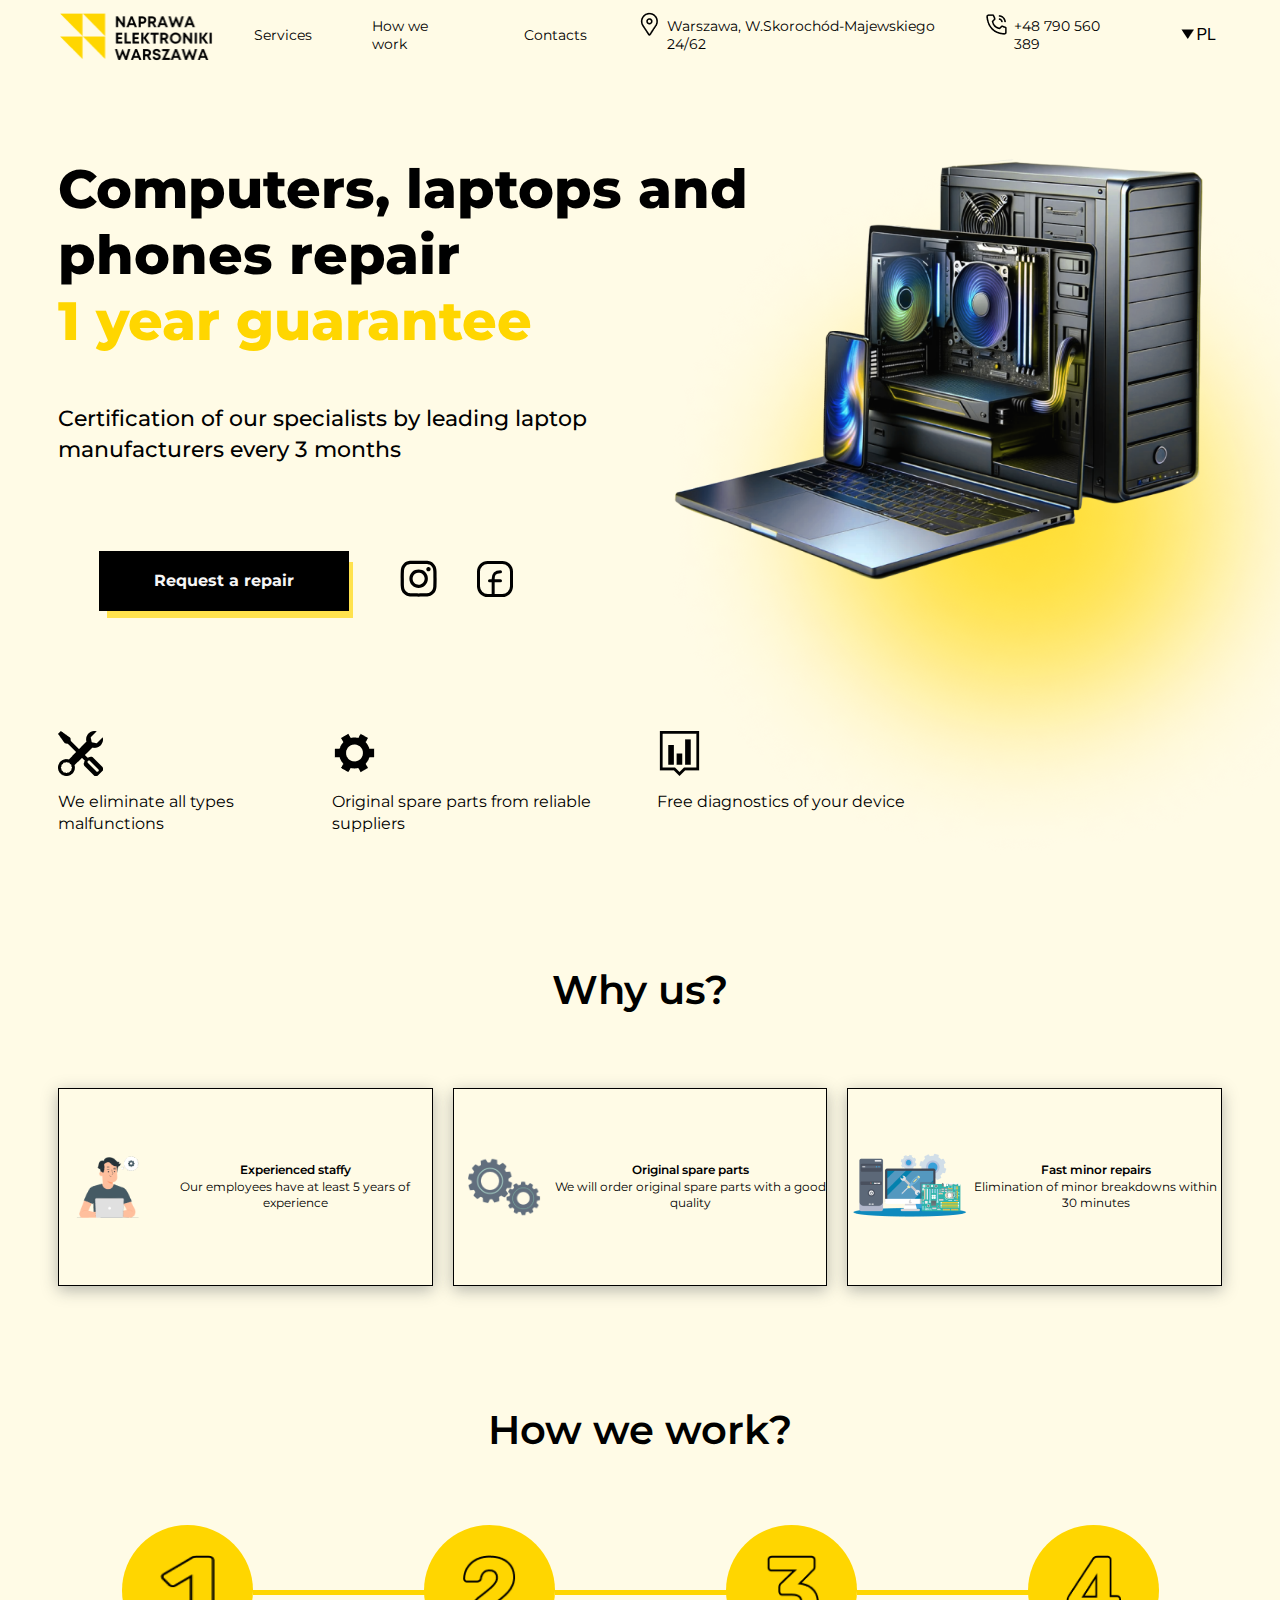
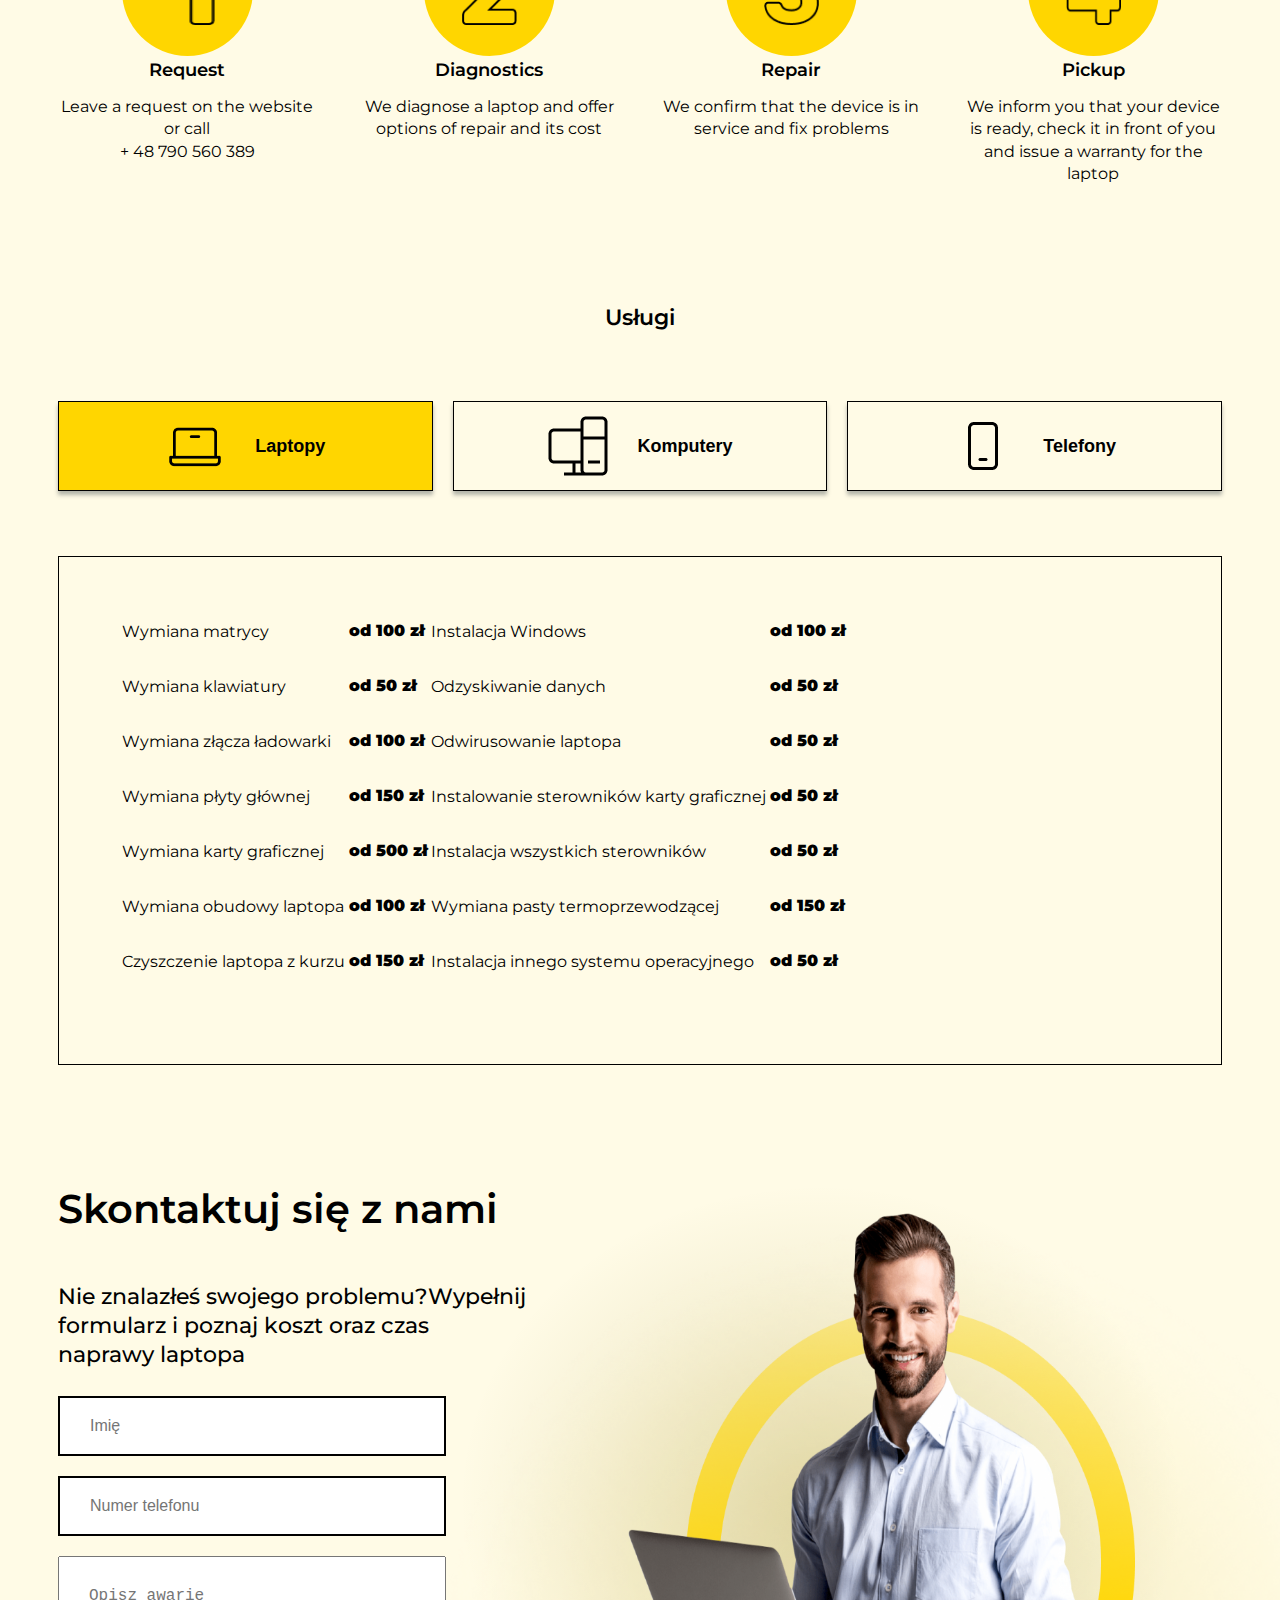
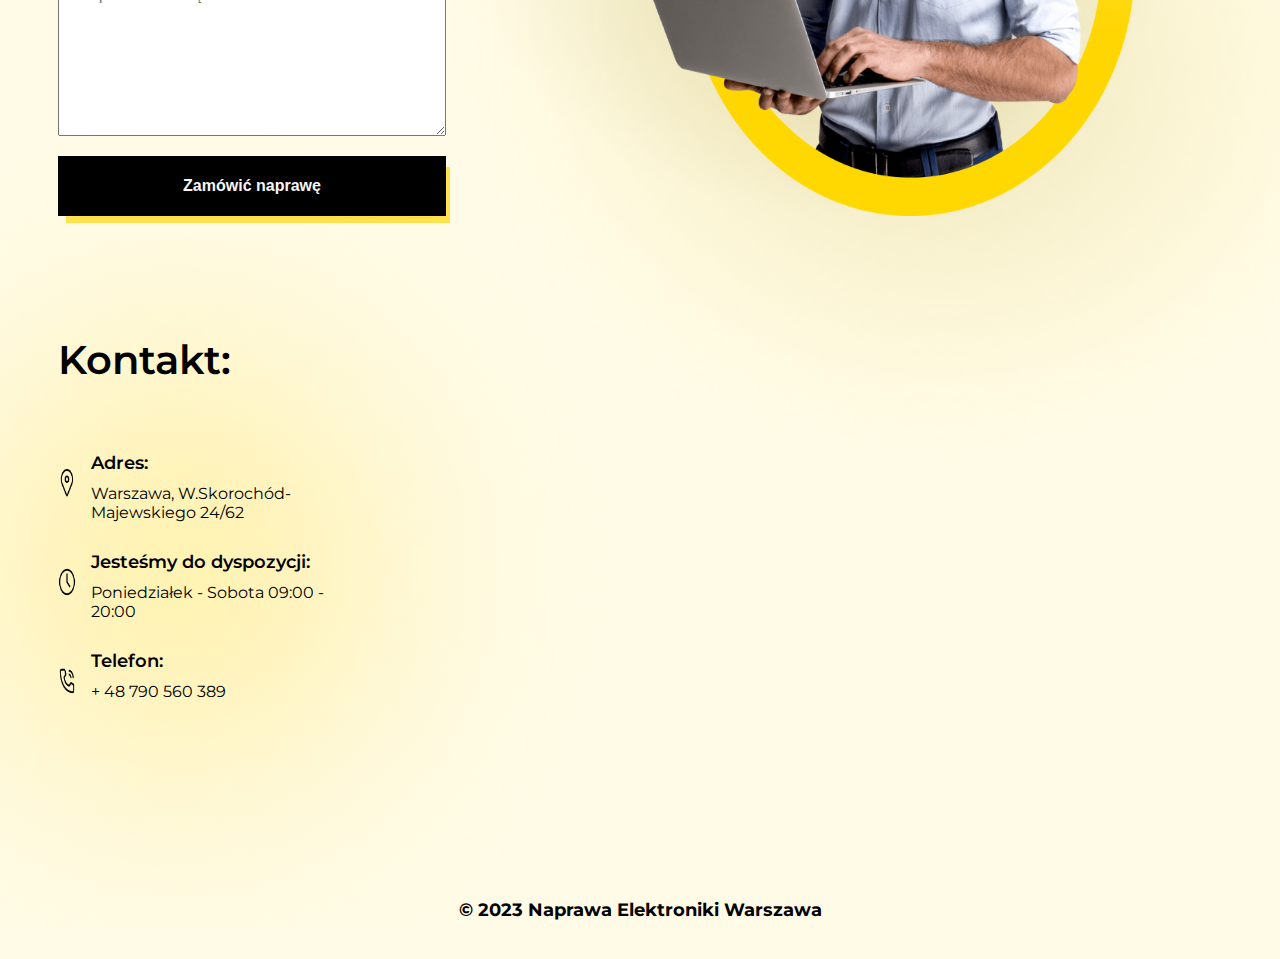
==== commit ac8180f0: "Upgrade" ====
--- a/englishLanguage.html
+++ b/englishLanguage.html
@@ -24,17 +24,13 @@
     <link rel="stylesheet" href="./css/main.min.css" />
   </head>
   <body class="body">
-    <header class="header">
+    <header class="header container">
       <div class="container">
         <div class="logo">
-          <img
-            class="logo_img"
-            src="./images/logo/logo.png"
-            alt="Company logo"
-          />
-        </div>
-
-        <nav class="menu">
+          <img class="logo_img" src="./images/logo/logo.png" alt="Logo firmy" />
+        </div>
+
+        <nav class="menu visually-hidden">
           <ul class="nav-list">
             <li class="nav-list__item" href="#services">Services</li>
             <li class="nav-list__item">
@@ -47,7 +43,7 @@
             </li>
           </ul>
         </nav>
-        <ul class="nav-list nav-list__gap">
+        <ul class="nav-list nav-list__gap visually-hidden">
           <li class="nav-list__item">
             <a
               class="nav-list__link"
@@ -58,7 +54,7 @@
               <img
                 class="nav-list__img"
                 src="./images/images-header/icon-location.png"
-                alt="Location picture"
+                alt="Zdjęcie lokalizacji"
               />Warszawa, W.Skorochód-Majewskiego 24/62</a
             >
           </li>
@@ -71,7 +67,7 @@
               <img
                 class="nav-list__img"
                 src="./images/images-header/icon-phone.png"
-                alt="The picture is clear"
+                alt="Zdjęcie wywołania"
               />+48 790 560 389</a
             >
           </li>
@@ -81,11 +77,27 @@
             <img
               class="dropbtn__arrow"
               src="./images/images-header/arrow-language-icon.png"
-              alt="Arrow for languages"
+              alt="Strzałka dla języków"
             />
-            ENG
+            PL
           </button>
           <div class="dropdown-content" aria-labelledby="dropbtn">
+            <a
+              class="dropdown-content__link"
+              href="./index.html"
+              hreflang="ru-RU"
+              title="Zobacz wersję polską"
+              >PL</a
+            >
+
+            <a
+              class="dropdown-content__link"
+              href="./englishLanguage.html"
+              hreflang="en-US"
+              title="View the English version"
+              >ENG</a
+            >
+
             <a
               class="dropdown-content__link"
               href="./ukrainianLanguage.html"
@@ -93,20 +105,7 @@
               title="Переглянути українську версію"
               >UKR</a
             >
-            <a
-              class="dropdown-content__link"
-              href="./englishLanguage.html"
-              hreflang="en-US"
-              title="View the English version"
-              >ENG</a
-            >
-            <a
-              class="dropdown-content__link"
-              href="./index.html"
-              hreflang="pl-PL"
-              title="Zobacz wersję polską"
-              >PL</a
-            >
+
             <a
               class="dropdown-content__link"
               href="./russianLanguage.html"
@@ -116,17 +115,49 @@
             >
           </div>
         </div>
+        <div class="burger-menu">
+          <svg
+            class="burger-menu__svg"
+            width="22.5"
+            height="20"
+            viewBox="0 0 22.5 20"
+            xmlns="http://www.w3.org/2000/svg"
+          >
+            <path
+              d="M3 13h18c0.552 0 1-0.448 1-1s-0.448-1-1-1h-18c-0.552 0-1 0.448-1 1s0.448 1 1 1zM3 7h18c0.552 0 1-0.448 1-1s-0.448-1-1-1h-18c-0.552 0-1 0.448-1 1s0.448 1 1 1zM3 19h18c0.552 0 1-0.448 1-1s-0.448-1-1-1h-18c-0.552 0-1 0.448-1 1s0.448 1 1 1z"
+            ></path>
+          </svg>
+          <div class="burger-menu__content visually-hidden">
+            <ul class="burger-menu__list">
+              <li class="burger-menu__item">
+                <a class="burger-menu__link" href="#services">Usługi</a>
+              </li>
+              <li class="burger-menu__item">
+                <a class="burger-menu__link" href="#openned">Jak działamy</a>
+              </li>
+              <li class="burger-menu__item">
+                <a class="burger-menu__link" href="#openned">Kontakt</a>
+              </li>
+            </ul>
+          </div>
+        </div>
       </div>
     </header>
 
     <main class="main">
       <section class="section general-information">
         <div class="container information">
+          <div class="bcg-mobile">
+            <img
+              src="./images/img-bck/yellow-mobile (2).png"
+              alt="yellow block"
+            />
+          </div>
           <div class="title-lampot__bcg">
             <img
               class="title-lampot__img"
               src="./images/img-bck/finall-b.png"
-              alt="Yellow background"
+              alt="Żółte tło"
             />
           </div>
           <div class="general__title calc">
@@ -140,7 +171,9 @@
               every 3 months
             </p>
             <div class="general__social">
-              <a class="primary-btn primary__link">Request a repair</a>
+              <a class="primary-btn primary__link" href="#myForm"
+                >Request a repair</a
+              >
 
               <ul class="social-media-list">
                 <li class="social-media-list__item">
@@ -195,22 +228,79 @@
               </ul>
             </div>
           </div>
+          <div class="title-mobile">
+            <img
+              class="title-laptop__mobile"
+              src="./images/img-bck/nout-mobile.png"
+              alt="Laptop on the home page"
+            />
+          </div>
           <div class="title-laptop calc">
             <div class="title-laptop__img">
               <img
                 class="title-laptop"
                 src="./images/img-bck/nout_final.png"
-                alt="Laptop on the main page"
+                alt="Laptop on the home page"
               />
             </div>
           </div>
+        </div>
+      </section>
+      <!-- Yep -->
+      <section class="section">
+        <div class="info info-mobile container">
+          <ul class="info__list">
+            <li class="info__item">
+              <div>
+                <img
+                  class="info__img"
+                  src="./images/img-data/location .png"
+                  alt="Zdjęcie punktu lokalizacji"
+                />
+              </div>
+              <div class="info__item__margin">
+                <h3 class="info__title">Address:</h3>
+                <p class="info__text">
+                  Warszawa, W.Skorochód-Majewskiego 24/62
+                </p>
+              </div>
+            </li>
+            <li class="info__item">
+              <div>
+                <img
+                  class="info__img"
+                  src="./images/img-data/time-icon.png"
+                  alt="Image of hours"
+                />
+              </div>
+              <div class="info__item__margin">
+                <h3 class="info__title">Working hours:</h3>
+                <p class="info__text">Monday - Saturday 09:00 - 20:00</p>
+              </div>
+            </li>
+            <li class="info__item">
+              <div>
+                <img
+                  class="info__img"
+                  src="./images/img-data/phone .png"
+                  alt="Photo of the connection"
+                />
+              </div>
+              <div class="info__item__margin">
+                <h3 class="info__title">Phone number:</h3>
+                <p class="info__text">+ 48 790 560 389</p>
+              </div>
+            </li>
+          </ul>
         </div>
       </section>
 
       <section class="section">
         <div class="container">
           <ul class="that-we-provide" id="services">
-            <li class="that-we-provide__list that-we-provide__list_margin">
+            <li
+              class="that-we-provide__list that-we-provide__list_margin that-we-provide__list_mb"
+            >
               <img
                 class="that-we-provide__img"
                 src="./images/benefits/bi_tools.png"
@@ -218,11 +308,11 @@
               />
               We eliminate all types malfunctions
             </li>
-            <li class="that-we-provide__list">
+            <li class="that-we-provide__list that-we-provide__list_mb">
               <img
                 class="that-we-provide__img"
                 src="./images/benefits/ep_tools.png"
-                alt="Picture of gears"
+                alt="Zdjęcie przekładni"
               />
               Original spare parts from reliable suppliers
             </li>
@@ -230,7 +320,7 @@
               <img
                 class="that-we-provide__img"
                 src="./images/benefits/diagnosis-icon.png"
-                alt="Diagnosis picture"
+                alt="Diagnostic image"
               />
               Free diagnostics of your device
             </li>
@@ -249,7 +339,7 @@
                 class="features-list__img"
               />
               <div>
-                <h3 class="features-list__title">Experienced staff</h3>
+                <h3 class="features-list__title">Experienced staffy</h3>
                 <p class="features-list__text">
                   Our employees have at least 5 years of experience
                 </p>
@@ -268,11 +358,11 @@
                 </p>
               </div>
             </li>
-            <li class="features-list__item features-list__item_upgrade">
+            <li class="features-list__item">
               <img
                 src="./images/features/computer.png"
                 alt="Fast minor repairs"
-                class="features-list__img"
+                class="features-list__img features-list__item_upgrade"
               />
               <div>
                 <h3 class="features-list__title">Fast minor repairs</h3>
@@ -294,23 +384,24 @@
                 <img
                   class="circle__number"
                   src="./images/processChain/1.png"
-                  alt="The number is one"
+                  alt="Number one"
                 />
                 <div class="bar"></div>
               </div>
               <div class="how-we-work__information">
                 <h3 class="how-we-work__title">Request</h3>
                 <p class="how-we-work__text">
-                  Leave a request on the website or call + 48 790 560 389
+                  Leave a request on the website or call
+                  <br />+ 48 790 560 389
                 </p>
               </div>
             </li>
-            <li>
+            <li class="how-we-work__item">
               <div class="circle">
                 <img
                   class="circle__number"
                   src="./images/processChain/2.png"
-                  alt="The number is two"
+                  alt="Number two"
                 />
                 <div class="bar"></div>
               </div>
@@ -321,12 +412,12 @@
                 </p>
               </div>
             </li>
-            <li>
+            <li class="how-we-work__item">
               <div class="circle">
                 <img
                   class="circle__number"
                   src="./images/processChain/3.png"
-                  alt="The number is three"
+                  alt="Number three"
                 />
                 <div class="bar"></div>
               </div>
@@ -337,12 +428,12 @@
                 </p>
               </div>
             </li>
-            <li>
+            <li class="how-we-work__item">
               <div class="circle">
                 <img
                   class="circle__number"
                   src="./images/processChain/4.png"
-                  alt="The number is four"
+                  alt="Number four"
                 />
               </div>
 
@@ -360,7 +451,7 @@
 
       <section class="price-list section">
         <div class="container shadow">
-          <h2 class="price__title">Services</h2>
+          <h2 class="price__title">Usługi</h2>
           <div class="button__list" id="button">
             <button
               class="price__btn price__btn_boxShadow"
@@ -371,7 +462,7 @@
                 src="./images/price-img/laptop-icon.png"
                 alt="Laptop"
               />
-              Laptops
+              Laptopy
             </button>
             <button
               class="price__btn price__btn_boxShadow"
@@ -380,9 +471,9 @@
               <img
                 class="btn__img"
                 src="./images/price-img/computer-icon.png"
-                alt="Computer"
-              />
-              Computers
+                alt="Komputer"
+              />
+              Komputery
             </button>
             <button
               class="price__btn price__btn_boxShadow"
@@ -391,163 +482,400 @@
               <img
                 class="btn__img"
                 src="./images/price-img/phone-icon.png"
-                alt="Phone"
-              />
-              Phones
+                alt="Telefon"
+              />
+              Telefony
             </button>
           </div>
 
           <div class="laptop prices visually-hidden">
+            <button class="mobile-btn">Laptopy</button>
             <table class="price__table">
               <tr class="price__list">
-                <td class="price__item">Matrix replacement</td>
-                <td class="price__item price__item_bold">from 100 zl</td>
-                <td class="price__item">Windows installation</td>
-                <td class="price__item price__item_bold">from 100 zl</td>
-              </tr>
-              <tr class="price__list">
-                <td class="price__item">Keyboard replacement</td>
-                <td class="price__item price__item_bold">from 50 zl</td>
-                <td class="price__item">Data recovery</td>
-                <td class="price__item price__item_bold">from 50 zl</td>
-              </tr>
-              <tr class="price__list">
-                <td class="price__item">
-                  Replacement of the charger connector
-                </td>
-                <td class="price__item price__item_bold">from 100 zl</td>
-                <td class="price__item">Virus removal</td>
-                <td class="price__item price__item_bold">from 50 zl</td>
-              </tr>
-              <tr class="price__list">
-                <td class="price__item">Motherboard replacement</td>
-                <td class="price__item price__item_bold">from 150 zl</td>
-                <td class="price__item">
-                  Installing drivers for the video card
-                </td>
-                <td class="price__item price__item_bold">from 50 zl</td>
-              </tr>
-              <tr class="price__list">
-                <td class="price__item">Graphics card replacement</td>
-                <td class="price__item price__item_bold">from 500 zl</td>
-                <td class="price__item">Installation of all drivers</td>
-                <td class="price__item price__item_bold">from 50 zl</td>
-              </tr>
-              <tr class="price__list">
-                <td class="price__item">Replacement of laptop case</td>
-                <td class="price__item price__item_bold">from 100 zl</td>
-                <td class="price__item">Replacement of thermal paste</td>
-                <td class="price__item price__item_bold">from 150 zl</td>
-              </tr>
-              <tr class="price__list">
-                <td class="price__item">Cleaning from dust</td>
-                <td class="price__item price__item_bold">from 150 zl</td>
-                <td class="price__item">Installation of other OS</td>
-                <td class="price__item price__item_bold">from 50 zl</td>
+                <td class="price__item">Wymiana matrycy</td>
+                <td class="price__item price__item_bold">od 100 zł</td>
+                <td class="price__item">Instalacja Windows</td>
+                <td class="price__item price__item_bold">od 100 zł</td>
+              </tr>
+              <tr class="price__list">
+                <td class="price__item">Wymiana klawiatury</td>
+                <td class="price__item price__item_bold">od 50 zł</td>
+                <td class="price__item">Odzyskiwanie danych</td>
+                <td class="price__item price__item_bold">od 50 zł</td>
+              </tr>
+              <tr class="price__list">
+                <td class="price__item">Wymiana złącza ładowarki</td>
+                <td class="price__item price__item_bold">od 100 zł</td>
+                <td class="price__item">Odwirusowanie laptopa</td>
+                <td class="price__item price__item_bold">od 50 zł</td>
+              </tr>
+              <tr class="price__list">
+                <td class="price__item">Wymiana płyty głównej</td>
+                <td class="price__item price__item_bold">od 150 zł</td>
+                <td class="price__item">
+                  Instalowanie sterowników karty graficznej
+                </td>
+                <td class="price__item price__item_bold">od 50 zł</td>
+              </tr>
+              <tr class="price__list">
+                <td class="price__item">Wymiana karty graficznej</td>
+                <td class="price__item price__item_bold">od 500 zł</td>
+                <td class="price__item">Instalacja wszystkich sterowników</td>
+                <td class="price__item price__item_bold">od 50 zł</td>
+              </tr>
+              <tr class="price__list">
+                <td class="price__item">Wymiana obudowy laptopa</td>
+                <td class="price__item price__item_bold">od 100 zł</td>
+                <td class="price__item">Wymiana pasty termoprzewodzącej</td>
+                <td class="price__item price__item_bold">od 150 zł</td>
+              </tr>
+              <tr class="price__list">
+                <td class="price__item price__item_upgrade">
+                  Czyszczenie laptopa z kurzu
+                </td>
+                <td class="price__item price__item_bold price__item_upgrade">
+                  od 150 zł
+                </td>
+                <td class="price__item price__item_upgrade">
+                  Instalacja innego systemu operacyjnego
+                </td>
+                <td class="price__item price__item_bold price__item_upgrade">
+                  od 50 zł
+                </td>
               </tr>
             </table>
+            <!--  -->
+            <table class="price-table__mobile">
+              <tr class="price-list__mobile">
+                <td class="price__item">Wymiana matrycy</td>
+                <td class="price__item price__item_bold" colspan="2">
+                  od 100 zł
+                </td>
+              </tr>
+              <tr class="price-list__mobile">
+                <td class="price__item">Instalacja Windows</td>
+                <td class="price__item price__item_bold" colspan="2">
+                  od 100 zł
+                </td>
+              </tr>
+              <tr class="price-list__mobile">
+                <td class="price__item">Wymiana klawiatury</td>
+                <td class="price__item price__item_bold" colspan="2">
+                  od 50 zł
+                </td>
+              </tr>
+              <tr class="price-list__mobile">
+                <td class="price__item">Odzyskiwanie danych</td>
+                <td class="price__item price__item_bold" colspan="2">
+                  od 50 zł
+                </td>
+              </tr>
+              <tr class="price-list__mobile">
+                <td class="price__item">Wymiana złącza ładowarki</td>
+                <td class="price__item price__item_bold" colspan="2">
+                  od 100 zł
+                </td>
+              </tr>
+              <tr class="price-list__mobile">
+                <td class="price__item">Odwirusowanie laptopa</td>
+                <td class="price__item price__item_bold" colspan="2">
+                  od 50 zł
+                </td>
+              </tr>
+              <tr class="price-list__mobile">
+                <td class="price__item">Wymiana płyty głównej</td>
+                <td class="price__item price__item_bold" colspan="2">
+                  od 150 zł
+                </td>
+              </tr>
+              <tr class="price-list__mobile">
+                <td class="price__item">
+                  Instalowanie sterowników karty graficznej
+                </td>
+                <td class="price__item price__item_bold" colspan="2">
+                  od 50 zł
+                </td>
+              </tr>
+              <tr class="price-list__mobile">
+                <td class="price__item">Wymiana karty graficznej</td>
+                <td class="price__item price__item_bold" colspan="2">
+                  od 500 zł
+                </td>
+              </tr>
+              <tr class="price-list__mobile">
+                <td class="price__item">Instalacja wszystkich sterowników</td>
+                <td class="price__item price__item_bold" colspan="2">
+                  od 50 zł
+                </td>
+              </tr>
+              <tr class="price-list__mobile">
+                <td class="price__item">Wymiana obudowy laptopa</td>
+                <td class="price__item price__item_bold" colspan="2">
+                  od 100 zł
+                </td>
+              </tr>
+              <tr class="price-list__mobile">
+                <td class="price__item price__item_upgrade">
+                  Czyszczenie laptopa z kurzu
+                </td>
+                <td
+                  class="price__item price__item_bold price__item_upgrade"
+                  colspan="2"
+                >
+                  od 150 zł
+                </td>
+              </tr>
+              <tr class="price-list__mobile">
+                <td class="price__item price__item_upgrade">
+                  Instalacja innego systemu operacyjnego
+                </td>
+                <td
+                  class="price__item price__item_bold price__item_upgrade"
+                  colspan="2"
+                >
+                  od 50 zł
+                </td>
+              </tr>
+            </table>
           </div>
 
           <div class="computer prices visually-hidden">
+            <button class="mobile-btn">Komputery</button>
             <table class="price__table">
               <tr class="price__list">
-                <td class="price__item">Cleaning the cooling system</td>
-                <td class="price__item price__item_bold">from 200 zl</td>
-                <td class="price__item">Replacement of DVD drive</td>
+                <td class="price__item">Czyszczenie układu chłodzenia</td>
+                <td class="price__item price__item_bold">od 200 zł</td>
+                <td class="price__item">Wymiana napędu DVD</td>
                 <td class="price__item price__item_bold">
-                  from 150 zl + DVD drive cost
-                </td>
-              </tr>
-              <tr class="price__list">
-                <td class="price__item">Windows and software installation</td>
-                <td class="price__item price__item_bold">from 150 zl</td>
-                <td class="price__item">
-                  Replacement of video card + <br />
-                  setup + tests
+                  od 150 zł + cena napędu
+                </td>
+              </tr>
+              <tr class="price__list">
+                <td class="price__item">
+                  Instalacja systemu Windows <br />
+                  i oprogramowania
+                </td>
+                <td class="price__item price__item_bold">od 150 zł</td>
+                <td class="price__item">
+                  Wymiana karty graficznej + <br />
+                  konfiguracja + testy
                 </td>
                 <td class="price__item price__item_bold">
-                  from 150 zl + video card cost
-                </td>
-              </tr>
-              <tr class="price__list">
-                <td class="price__item">Virus removal</td>
-                <td class="price__item price__item_bold">from 50 zl</td>
-                <td class="price__item">Replacement of the power supply</td>
+                  od 150 zł + cena karty graficznej
+                </td>
+              </tr>
+              <tr class="price__list">
+                <td class="price__item">
+                  Odwirusowanie komputera stacjonarnego
+                </td>
+                <td class="price__item price__item_bold">od 50 zł</td>
+                <td class="price__item">Wymiana zasilacza</td>
                 <td class="price__item price__item_bold">
-                  from 150 zl + power supply cost
-                </td>
-              </tr>
-              <tr class="price__list">
-                <td class="price__item">
-                  Replacing the hard drive with a new one <br />
-                  (HDD 1 TB/SSD 240 GB) <br />+ system <br />+ software + data
-                  copying
-                </td>
-                <td class="price__item price__item_bold">from 350 zl</td>
-                <td class="price__item">
-                  Replacing the motherboard <br />
-                  (includes new thermal paste)
+                  od 150 zł + cena zasilacza
+                </td>
+              </tr>
+              <tr class="price__list">
+                <td class="price__item">
+                  Wymiana dysku twardego <br />
+                  na nowy <br />
+                  (HDD 1TB / SSD 240GB) <br />
+                  + system + oprogramowanie + kopia danych
+                </td>
+                <td class="price__item price__item_bold">od 350 zł</td>
+                <td class="price__item">
+                  Wymiana płyty głównej <br />
+                  (wliczone nowe <br />
+                  pasty termoprzewodzące)
                 </td>
                 <td class="price__item price__item_bold">
-                  from 200 zl + motherboard cost
-                </td>
-              </tr>
-              <tr class="price__list">
-                <td class="price__item">Desktop PC Assembly</td>
-                <td class="price__item price__item_bold">from 100 zl</td>
-                <td class="price__item">
-                  Download/Update BIOS <br />
-                  using a programmer
-                </td>
-                <td class="price__item price__item_bold">from 150 zl</td>
+                  od 200 zł + cena płyty głównej
+                </td>
+              </tr>
+              <tr class="price__list">
+                <td class="price__item price__item_upgrade">
+                  Składanie komputerów stacjonarnych PC
+                </td>
+                <td class="price__item price__item_bold price__item_upgrade">
+                  od 100 zł
+                </td>
+                <td class="price__item price__item_upgrade">
+                  Wgranie/aktualizacja BIOSU <br />
+                  programatorem
+                </td>
+                <td class="price__item price__item_bold price__item_upgrade">
+                  od 150 zł
+                </td>
               </tr>
             </table>
+
+            <!--  -->
+
+            <table class="price-table__mobile">
+              <tr class="price-list__mobile">
+                <td class="price__item">Czyszczenie układu chłodzenia</td>
+                <td class="price__item price__item_bold">od 200 zł</td>
+              </tr>
+              <tr class="price-list__mobile">
+                <td class="price__item">Wymiana napędu DVD</td>
+                <td class="price__item price__item_bold">
+                  od 150 zł + cena napędu
+                </td>
+              </tr>
+              <tr class="price-list__mobile">
+                <td class="price__item">
+                  Instalacja systemu Windows <br />
+                  i oprogramowania
+                </td>
+                <td class="price__item price__item_bold">od 150 zł</td>
+              </tr>
+              <tr class="price-list__mobile">
+                <td class="price__item">
+                  Wymiana karty graficznej + <br />
+                  konfiguracja + testy
+                </td>
+                <td class="price__item price__item_bold">
+                  od 150 zł + cena karty graficznej
+                </td>
+              </tr>
+              <tr class="price-list__mobile">
+                <td class="price__item">
+                  Odwirusowanie komputera stacjonarnego
+                </td>
+                <td class="price__item price__item_bold">od 50 zł</td>
+              </tr>
+              <tr class="price-list__mobile">
+                <td class="price__item">Wymiana zasilacza</td>
+                <td class="price__item price__item_bold">
+                  od 150 zł + cena zasilacza
+                </td>
+              </tr>
+              <tr class="price-list__mobile">
+                <td class="price__item">
+                  Wymiana dysku twardego <br />
+                  на новий <br />
+                  (HDD 1TB / SSD 240GB) <br />
+                  + система + програмне забезпечення + резервне копіювання даних
+                </td>
+                <td class="price__item price__item_bold">od 350 zł</td>
+              </tr>
+              <tr class="price-list__mobile">
+                <td class="price__item">
+                  Wymiana плати головної <br />
+                  (включено нова <br />
+                  паста термопровідна)
+                </td>
+                <td class="price__item price__item_bold">
+                  od 200 zł + cena плати головної
+                </td>
+              </tr>
+              <tr class="price-list__mobile">
+                <td class="price__item price__item_upgrade">
+                  Складання комп'ютерів стаціонарних PC
+                </td>
+                <td class="price__item price__item_bold price__item_upgrade">
+                  od 100 zł
+                </td>
+              </tr>
+              <tr class="price-list__mobile">
+                <td class="price__item price__item_upgrade">
+                  Завантаження / оновлення BIOS <br />
+                  програматором
+                </td>
+                <td class="price__item price__item_bold price__item_upgrade">
+                  od 150 zł
+                </td>
+              </tr>
+            </table>
           </div>
 
           <div class="phone prices visually-hidden">
+            <button class="mobile-btn">Telefony</button>
             <table class="phone-price__table">
               <tr class="price__list">
-                <td class="price__item">Software repair</td>
-                <td class="price__item price__item_bold">from 90 zł</td>
-              </tr>
-              <tr class="price__list">
-                <td class="price__item">Flooded phone repair</td>
+                <td class="price__item">Naprawa oprogramowania w telefonie</td>
+                <td class="price__item price__item_bold">od 90 zł</td>
+              </tr>
+              <tr class="price__list">
+                <td class="price__item">Naprawa telefonu po zalaniu</td>
                 <td class="price__item price__item_bold">
-                  from 150 zł + spare parts cost
-                </td>
-              </tr>
-              <tr class="price__list">
-                <td class="price__item">Data recovery from a flooded phone</td>
-                <td class="price__item price__item_bold">from 200 zł</td>
-              </tr>
-              <tr class="price__list">
-                <td class="price__item">Unlocking FRP Google account</td>
-                <td class="price__item price__item_bold">from 150 zł</td>
-              </tr>
-              <tr class="price__list">
-                <td class="price__item">Replacement of the charging port</td>
-                <td class="price__item price__item_bold">from 150 zł</td>
-              </tr>
-              <tr class="price__list">
-                <td class="price__item">Broken Screen Repair</td>
-                <td class="price__item price__item_bold">
-                  from 150 zł + screen cost
+                  od 150 zł + koszt części
+                </td>
+              </tr>
+              <tr class="price__list">
+                <td class="price__item">
+                  Odzyskiwanie danych z zalanego telefonu
+                </td>
+                <td class="price__item price__item_bold">od 200 zł</td>
+              </tr>
+              <tr class="price__list">
+                <td class="price__item">
+                  Usunięcie blokady FRP „konto google” w telefonie
+                </td>
+                <td class="price__item price__item_bold">od 150 zł</td>
+              </tr>
+              <tr class="price__list">
+                <td class="price__item">
+                  Wymiana złącza ładowania w telefonie
+                </td>
+                <td class="price__item price__item_bold">od 150 zł</td>
+              </tr>
+              <tr class="price__list">
+                <td class="price__item price__item_upgrade">
+                  Rozbity ekran w telefonie
+                </td>
+                <td class="price__item price__item_bold price__item_upgrade">
+                  od 150 zł + cena wyświetlacza
                 </td>
               </tr>
             </table>
           </div>
+
+          <table class="price-table__mobile">
+            <tr class="price-list__mobile">
+              <td class="price__item">Naprawa oprogramowania w telefonie</td>
+              <td class="price__item price__item_bold">od 90 zł</td>
+            </tr>
+            <tr class="price__list">
+              <td class="price__item">Naprawa telefonu po zalaniu</td>
+              <td class="price__item price__item_bold">
+                od 150 zł + koszt części
+              </td>
+            </tr>
+            <tr class="price__list">
+              <td class="price__item">
+                Odzyskiwanie danych z zalanego telefonu
+              </td>
+              <td class="price__item price__item_bold">od 200 zł</td>
+            </tr>
+            <tr class="price__list">
+              <td class="price__item">
+                Usunięcie blokady FRP „konto google” w telefonie
+              </td>
+              <td class="price__item price__item_bold">od 150 zł</td>
+            </tr>
+            <tr class="price__list">
+              <td class="price__item">Wymiana złącza ładowania w telefonie</td>
+              <td class="price__item price__item_bold">od 150 zł</td>
+            </tr>
+            <tr class="price__list">
+              <td class="price__item price__item_upgrade">
+                Rozbity ekran w telefonie
+              </td>
+              <td class="price__item price__item_bold price__item_upgrade">
+                od 150 zł + cena wyświetlacza
+              </td>
+            </tr>
+          </table>
         </div>
       </section>
-
-      <!--------------------------------------- Как с нами связаться ------------------------------------------>
 
       <section class="contsct-us section">
         <div class="container contacts">
           <div class="contacts-us-form" id="submit">
-            <h2 class="contacts__title">Contact us</h2>
+            <h2 class="contacts__title">Skontaktuj się z nami</h2>
             <p class="contacts__text">
-              Didn't find your problem? Fill out the form and find out the cost
-              and repair time for your laptop
+              Nie znalazłeś swojego problemu?Wypełnij formularz i poznaj koszt
+              oraz czas naprawy laptopa
             </p>
             <form
               id="myForm"
@@ -560,8 +888,7 @@
                 type="text"
                 id="name"
                 name="name"
-                placeholder="Name"
-                title="Только буквы"
+                placeholder="Imię"
                 required
               />
               <input
@@ -569,18 +896,18 @@
                 type="text"
                 id="phone"
                 name="phone"
-                placeholder="Phone number"
+                placeholder="Numer telefonu"
                 required
               />
               <textarea
                 class="form__size_textarea"
                 id="description"
                 name="description"
-                placeholder="Describe your problem"
+                placeholder="Opisz awarię"
                 required
               ></textarea>
               <button class="primary-btn primary-btn_upgrade" type="submit">
-                Request a repair
+                Zamówić naprawę
               </button>
             </form>
           </div>
@@ -588,40 +915,121 @@
             <img
               class="image__bcg"
               src="./images/img-bck/eclipse.png"
-              alt="Yellow background"
+              alt="Żółte tło"
             />
             <img
               class="image__people"
               src="./images/img-contacts/image-man.png"
-              alt="A man with a laptop"
+              alt="Mężczyzna z laptopem"
             />
           </div>
         </div>
       </section>
 
       <section class="section">
+        <div class="info info-mobile container">
+          <ul class="info__list">
+            <li class="info__item">
+              <div>
+                <img
+                  class="info__img"
+                  src="./images/img-data/location .png"
+                  alt="Zdjęcie punktu lokalizacji"
+                />
+              </div>
+              <div class="info__item__margin">
+                <h3 class="info__title">Adres:</h3>
+                <p class="info__text">
+                  Warszawa, W.Skorochód-Majewskiego 24/62
+                </p>
+              </div>
+            </li>
+            <li class="info__item">
+              <div>
+                <img
+                  class="info__img"
+                  src="./images/img-data/time-icon.png"
+                  alt="Obraz godzin"
+                />
+              </div>
+              <div class="info__item__margin">
+                <h3 class="info__title">Jesteśmy do dyspozycji:</h3>
+                <p class="info__text">Poniedziałek - Sobota 09:00 - 20:00</p>
+              </div>
+            </li>
+            <li class="info__item">
+              <div>
+                <img
+                  class="info__img"
+                  src="./images/img-data/phone .png"
+                  alt="Zdjęcie połączenia"
+                />
+              </div>
+              <div class="info__item__margin">
+                <h3 class="info__title">Telefon:</h3>
+                <p class="info__text">+ 48 790 560 389</p>
+              </div>
+            </li>
+          </ul>
+          <div class="social-mobile">
+            <h3 class="social-mobile__title">
+              Można nas znaleźć także na portalach społecznościowych:
+            </h3>
+            <div class="container-link">
+              <a
+                target="_blank"
+                href="https://www.instagram.com/naprawa_elektroniki_warszawa_/"
+              >
+                <img
+                  src="./images/mobile-social/insta-mobile.png"
+                  alt=" Zdjęcie Instagrama"
+                />
+              </a>
+              <a target="_blank" href="https://www.facebook.com/newarszawa/">
+                <img
+                  src="./images/mobile-social/fb-mobile.png"
+                  alt="Zdjęcie Facebooka"
+                />
+              </a>
+            </div>
+          </div>
+        </div>
+        <div class="map-mobile">
+          <iframe
+            src="https://www.google.com/maps/embed?pb=!1m18!1m12!1m3!1d2445.125584892895!2d20.96974237699663!3d52.20476525952034!2m3!1f0!2f0!3f0!3m2!1i1024!2i768!4f13.1!3m3!1m2!1s0x471eccb215b86f27%3A0x39a69a06d7680082!2sWalentego%20Majewskiego%20Skoroch%C3%B3d%2024%2C%2002-104%20Warszawa!5e0!3m2!1spl!2spl!4v1701016688347!5m2!1spl!2spl"
+            width="280"
+            height="200"
+            style="border: 0"
+            allowfullscreen=""
+            loading="lazy"
+            referrerpolicy="no-referrer-when-downgrade"
+          ></iframe>
+        </div>
+      </section>
+
+      <section class="section section-mobile">
         <div class="container">
           <div id="openned" class="data">
             <div class="info-bcg">
               <img
                 class="info-bcg__img"
                 src="./images/img-bck/elipse-bg-contacts (2).png"
-                alt="Yellow background"
+                alt="Żółte tło"
               />
             </div>
             <div class="info">
-              <h2 class="data__title">Contacts:</h2>
+              <h2 class="data__title">Kontakt:</h2>
               <ul class="info__list">
                 <li class="info__item">
                   <div>
                     <img
                       class="info__img"
                       src="./images/img-data/location .png"
-                      alt="A picture of the location point"
+                      alt="Zdjęcie punktu lokalizacji"
                     />
                   </div>
                   <div class="info__item__margin">
-                    <h3 class="info__title">Address:</h3>
+                    <h3 class="info__title">Adres:</h3>
                     <p class="info__text">
                       Warszawa, W.Skorochód-Majewskiego 24/62
                     </p>
@@ -632,12 +1040,14 @@
                     <img
                       class="info__img"
                       src="./images/img-data/time-icon.png"
-                      alt="Picture of hours"
+                      alt="Obraz godzin"
                     />
                   </div>
                   <div class="info__item__margin">
-                    <h3 class="info__title">Working hours:</h3>
-                    <p class="info__text">Monday - Saturday 09:00 - 20:00</p>
+                    <h3 class="info__title">Jesteśmy do dyspozycji:</h3>
+                    <p class="info__text">
+                      Poniedziałek - Sobota 09:00 - 20:00
+                    </p>
                   </div>
                 </li>
                 <li class="info__item">
@@ -645,11 +1055,11 @@
                     <img
                       class="info__img"
                       src="./images/img-data/phone .png"
-                      alt="Picture of the call"
+                      alt="Zdjęcie połączenia"
                     />
                   </div>
                   <div class="info__item__margin">
-                    <h3 class="info__title">Phone number:</h3>
+                    <h3 class="info__title">Telefon:</h3>
                     <p class="info__text">+ 48 790 560 389</p>
                   </div>
                 </li>
@@ -693,23 +1103,7 @@
           });
         });
     </script>
-    <script>
-      document
-        .querySelector(".social__svg")
-        .addEventListener("mouseover", function () {
-          this.querySelectorAll("fill").forEach(function (path) {
-            path.style.stroke = "rgba(255, 214, 0, 1)";
-          });
-        });
-
-      document
-        .querySelector(".social__svg")
-        .addEventListener("mouseout", function () {
-          this.querySelectorAll("path").forEach(function (path) {
-            path.style.stroke = "black";
-          });
-        });
-    </script>
+
     <script>
       document
         .querySelector(".social-svg__instagram")
@@ -727,5 +1121,31 @@
           });
         });
     </script>
+    <script>
+      (() => {
+        const refs = {
+          burgerMenuButton: document.querySelector(".burger-menu__svg"),
+          menu: document.querySelector(".burger-menu__content"),
+        };
+
+        refs.burgerMenuButton.addEventListener("click", toggleMenu);
+        document.addEventListener("click", closeMenuOnClickOutside);
+
+        function toggleMenu(event) {
+          event.stopPropagation(); // Зупиняємо поширення події, щоб клік на кнопці не вважався кліком поза меню
+          refs.menu.classList.toggle("visually-hidden");
+        }
+
+        function closeMenuOnClickOutside(event) {
+          const withinBoundaries =
+            event.composedPath().includes(refs.menu) ||
+            event.composedPath().includes(refs.burgerMenuButton);
+
+          if (!withinBoundaries) {
+            refs.menu.classList.add("visually-hidden");
+          }
+        }
+      })();
+    </script>
   </body>
 </html>
--- a/css/main.min.css
+++ b/css/main.min.css
@@ -1 +1 @@
-.visually-hidden{position:absolute;width:1px;height:1px;margin:-1px;border:0;padding:0;white-space:nowrap;-webkit-clip-path:inset(100%);clip-path:inset(100%);clip:rect(0 0 0 0);overflow:hidden}.info__item,.how-we-work__list,.that-we-provide,.social-media-list__item{list-style:none}.primary__link,.nav-list__link,.nav-lis__id,.item-link{text-decoration:none}*,*::before,*::after{-webkit-box-sizing:border-box;box-sizing:border-box}body{font-family:"Montserrat",sans-serif;background-color:#fffbe6;color:#000;font-size:16px}p,h1,h2,h3,h4,h5,h6{margin:0}ul{padding-left:0;margin:0}img{display:block;max-width:100%}.container{width:100%;padding-left:20px;padding-right:20px}@media screen and (min-width: 1px){.container--display{display:block}}@media screen and (min-width: 480px){.container{width:320px}}@media screen and (min-width: 1200px){.container{width:1204px;margin-left:auto;margin-right:auto}}@media screen and (min-width: 1800px){.container{padding-left:100px;padding-right:100px;width:1800px}}.header{position:fixed;z-index:1000;background-color:#fffbe6}@media screen and (min-width: 480px){.header{width:280px;height:30px}}@media screen and (min-width: 1200px){.header{width:100%;height:60px;left:0;right:0}}@media screen and (min-width: 480px){.main{padding-top:50px}}@media screen and (min-width: 1200px){.main{padding-top:84px}}.logo{cursor:pointer;display:-webkit-box;display:-ms-flexbox;display:flex;-webkit-box-align:center;-ms-flex-align:center;align-items:center;-webkit-box-pack:center;-ms-flex-pack:center;justify-content:center}@media screen and (min-width: 480px){.logo_img{width:73px;height:25px;background-color:rgba(0,0,0,0)}}@media screen and (min-width: 1200px){.logo_img{width:158px;height:54px;background-color:rgba(0,0,0,0)}}.nav-list{list-style-type:none;padding:0;margin:0;display:-webkit-box;display:-ms-flexbox;display:flex;-webkit-box-align:center;-ms-flex-align:center;align-items:center;-webkit-box-pack:center;-ms-flex-pack:center;justify-content:center}@media screen and (min-width: 1200px){.nav-list{all:unset;display:-webkit-box;display:-ms-flexbox;display:flex;-webkit-box-align:center;-ms-flex-align:center;align-items:center;-webkit-box-pack:center;-ms-flex-pack:center;justify-content:center;margin-left:95px}.nav-list:first-child{margin-left:40px;gap:20px}}@media screen and (min-width: 1800px){.nav-list{margin-left:151px}.nav-list:first-child{margin-left:50px;gap:30px}}.nav-list__item{color:#000;display:-webkit-box;display:-ms-flexbox;display:flex;-webkit-box-align:center;-ms-flex-align:center;align-items:center;-webkit-box-pack:center;-ms-flex-pack:center;justify-content:center;cursor:pointer}.nav-list__item:hover,.nav-list__item :focus{color:#ffd600}@media screen and (min-width: 1200px){.nav-list__item{font-size:14px;margin-left:20px}}@media screen and (min-width: 1800px){.nav-list__item{color:#000;font-size:18px}}@media screen and (min-width: 1800px){.nav-list__gap{gap:50px}}.header .container{display:-webkit-box;display:-ms-flexbox;display:flex;-webkit-box-align:center;-ms-flex-align:center;align-items:center}.item-link{color:#000}.nav-lis__id:hover,.nav-lis__id :focus{color:#ffd600}.dropbtn{position:relative;font-size:12px;line-height:15px;font-weight:400;background-color:#fffbe6;border:none;cursor:pointer;color:#000}.dropbtn:hover,.dropbtn :focus{color:#ffd600}@media screen and (min-width: 1200px){.dropbtn{font-size:16px;line-height:22px}}@media screen and (min-width: 1800px){.dropbtn{padding:20px;font-size:18px}}.dropdown{position:relative;margin-left:62px}@media screen and (min-width: 1200px){.dropdown{margin-left:62px}}@media screen and (min-width: 1800px){.dropdown{position:relative;margin-left:auto}}.dropdown-content{font-size:12px;display:none;position:absolute;background-color:#fffbe6;-webkit-box-shadow:0px 8px 16px 0px rgba(0,0,0,.2);box-shadow:0px 8px 16px 0px rgba(0,0,0,.2);z-index:13;left:50%;right:auto}@media screen and (min-width: 1200px){.dropdown-content{font-size:14px;z-index:13;left:0;top:100%;-webkit-transform:translateX(0);transform:translateX(0)}}@media screen and (min-width: 1800px){.dropdown-content{font-size:18px}}.dropdown-content a{color:#000;padding:12px 16px;text-decoration:none;display:block}.dropdown:hover .dropdown-content{display:block}.dropbtn__arrow{position:absolute;margin-left:-18px}@media screen and (min-width: 480px){.dropbtn__arrow{width:15px;height:15px}}@media screen and (min-width: 1200px){.dropbtn__arrow{width:20px;height:20px}}.nav-list__link{position:relative;color:#000}.nav-list__link:hover,.nav-list__link :focus{color:#ffd600}.nav-list__link:last-child{margin-left:20px}.nav-list__img{position:absolute;margin-left:-30px;top:-5px}.dropdown-content__link:hover,.dropdown-content__link :focus{color:#ffd600}.burger-menu{cursor:pointer;display:-webkit-box;display:-ms-flexbox;display:flex;margin-left:50px}@media screen and (min-width: 1200px){.burger-menu{display:none}}.burger-menu{position:relative}.burger-menu__content{display:none;position:absolute;top:100%;right:0;background-color:#fffbe6;-webkit-box-shadow:0 8px 16px rgba(0,0,0,.1);box-shadow:0 8px 16px rgba(0,0,0,.1);z-index:1000;width:140px;border-radius:4px}.burger-menu.active .burger-menu__content{display:block}.burger-menu__list{list-style:none;padding:0;margin:0}.burger-menu__item{padding:10px 15px;border-bottom:1px solid #eee;background-color:#fffbe6}.burger-menu__item:last-child{border-bottom:none}.burger-menu__link{text-decoration:none;color:#000;display:block}.burger-menu__link:hover,.burger-menu__link :focus{color:#ffd600}.is-hidden{opacity:0;pointer-events:none;visibility:hidden}.visually-hidden{display:none}.burger-menu__content:not(.visually-hidden){display:block}.menu{display:-webkit-box;display:-ms-flexbox;display:flex;-webkit-box-align:center;-ms-flex-align:center;align-items:center;-webkit-box-pack:center;-ms-flex-pack:center;justify-content:center}@media screen and (min-width: 1200px){.menu{display:block;all:unset;display:-webkit-box;display:-ms-flexbox;display:flex;-webkit-box-align:center;-ms-flex-align:center;align-items:center;-webkit-box-pack:center;-ms-flex-pack:center;justify-content:center}}.nav-list{list-style-type:none;padding:0;margin:0;display:-webkit-box;display:-ms-flexbox;display:flex;-webkit-box-align:center;-ms-flex-align:center;align-items:center;-webkit-box-pack:center;-ms-flex-pack:center;justify-content:center}@media screen and (min-width: 1200px){.nav-list{all:unset;display:-webkit-box;display:-ms-flexbox;display:flex;-webkit-box-align:center;-ms-flex-align:center;align-items:center;-webkit-box-pack:center;-ms-flex-pack:center;justify-content:center;margin-left:40px}.nav-list:first-child{margin-left:20px;gap:20px}}@media screen and (min-width: 1800px){.nav-list{margin-left:151px}.nav-list:first-child{margin-left:50px;gap:30px}}.information{display:-webkit-box;display:-ms-flexbox;display:flex}@media screen and (min-width: 1200px){.information{margin-top:65px}}@media screen and (min-width: 480px){.calc{width:50%}}@media screen and (min-width: 1200px){.calc{width:50%}}@media screen and (min-width: 1800px){.calc{width:50%}}.general__title{z-index:100}.title-lampot__bcg{position:absolute}@media screen and (min-width: 480px){.title-lampot__img{display:none}}@media screen and (min-width: 1200px){.title-lampot__img{display:block;width:60%;margin-left:595px}}@media screen and (min-width: 1800px){.title-lampot__img{width:60%;margin-left:595px;margin-top:-223px}}.title-lampot__eclipse{position:absolute;margin-top:250px;margin-left:150px}.title-laptop{display:none}@media screen and (min-width: 1200px){.title-laptop{display:block;position:relative;margin-top:-55px}}@media screen and (min-width: 1800px){.title-laptop{position:relative;margin-top:-67px;margin-left:-50px}}.title-laptop__mobile{position:relative}@media screen and (min-width: 1200px){.title-laptop__mobile{display:none}}>.title-laptop__img{position:relative;width:70%;margin-left:595px;margin-top:-233px}.what-do-we-do{font-size:22px;font-weight:800;line-height:27px;width:175px}@media screen and (min-width: 1200px){.what-do-we-do{width:789px;font-size:54px;font-weight:800;line-height:65.83px}}@media screen and (min-width: 1800px){.what-do-we-do{width:789px;font-size:60px;font-weight:800;line-height:78px}}.guarantee{color:#ffd600}.our-specialists{padding-top:50px}@media screen and (min-width: 480px){.our-specialists{display:none}}@media screen and (min-width: 1200px){.our-specialists{display:block;font-size:22px;font-weight:500;line-height:30.8px}}@media screen and (min-width: 1800px){.our-specialists{font-size:24px;font-weight:500;line-height:33px}}.primary__link{-webkit-box-pack:center;-ms-flex-pack:center;justify-content:center;-webkit-box-align:center;-ms-flex-align:center;align-items:center;display:-webkit-box;display:-ms-flexbox;display:flex}.that-we-provide{margin-top:100px}.general__social{margin-top:85px;display:-webkit-box;display:-ms-flexbox;display:flex;-webkit-box-align:center;-ms-flex-align:center;align-items:center}.social-media-list{display:-webkit-box;display:-ms-flexbox;display:flex;-webkit-box-align:center;-ms-flex-align:center;align-items:center;gap:20px;margin-left:50px}.social__svg path{stroke:#000;stroke-width:3;stroke-linecap:round;stroke-linejoin:round}.social__svg:hover path,.social__svg:focus path{stroke:#ffd600}.social-svg__instagram:hover,:focus path{stroke:#ffd600}.social-svg__instagram{margin-top:13px}.that-we-provide{z-index:101;position:relative;display:-webkit-box;display:-ms-flexbox;display:flex;gap:45px;margin-top:-100px}.that-we-provide__list{font-weight:400;line-height:25px;font-size:18px;max-width:280px;height:110px}.that-we-provide__list_margin{width:229px}.that-we-provide__img{margin-bottom:15px}.features-list{display:-webkit-box;display:-ms-flexbox;display:flex;list-style:none;padding:0;margin:0;gap:20px}@media screen and (min-width: 1200px){.features-list{-webkit-box-pack:justify;-ms-flex-pack:justify;justify-content:space-between}}@media screen and (min-width: 1800px){.features-list{-webkit-box-pack:center;-ms-flex-pack:center;justify-content:center}}.features-box{position:relative;z-index:101}.features__title{margin-bottom:70px;text-align:center;font-size:40px;font-weight:600;line-height:57px;color:#000}@media screen and (min-width: 1800px){.features__title{font-size:48px}}.features-list__item{height:190px;border:1px solid #000;display:-webkit-box;display:-ms-flexbox;display:flex;-webkit-box-align:center;-ms-flex-align:center;align-items:center;background:#fffbe6;-webkit-box-shadow:0px 4px 15px 0px rgba(38,50,56,.35);box-shadow:0px 4px 15px 0px rgba(38,50,56,.35)}@media screen and (min-width: 1200px){.features-list__item{width:388px}}@media screen and (min-width: 1800px){.features-list__item{width:586px}}.features-list__img{margin-right:20px;-ms-flex-negative:0;flex-shrink:0}@media screen and (min-width: 1200px){.features-list__img{width:100px;height:100px}}@media screen and (min-width: 1800px){.features-list__img{width:135px;height:135px}}@media screen and (min-width: 1200px){.features-list__img_upgrade{height:60px}}.features-list__content{display:-webkit-box;display:-ms-flexbox;display:flex}.features-list__title,.features-list__text{font-weight:400;line-height:25px;margin:0}@media screen and (min-width: 1800px){.features-list__title,.features-list__text{font-size:18px}}.features-list__title{margin-bottom:10px;font-size:22px;font-weight:600;line-height:23px}.progress-bar{list-style-type:none;padding-left:0;display:-webkit-box;display:-ms-flexbox;display:flex}.how-we-work__list{display:-webkit-box;display:-ms-flexbox;display:flex;text-align:center}@media screen and (min-width: 1200px){.how-we-work__list{gap:63px}}@media screen and (min-width: 1800px){.how-we-work__list{gap:148px}}.feature-list{width:1445px}.how-we-work__title{font-weight:600;font-size:18px;line-height:21.94px;margin-bottom:70px;display:contents}@media screen and (min-width: 1800px){.how-we-work__title{font-weight:600;font-size:24px;line-height:30px}}.circle{position:relative;width:131px;height:131px;background-color:#ffd600;border-radius:50%;position:relative;display:inline-block}.bar{width:300px;height:5px;background-color:#ffd600;position:absolute;top:50%;left:100%}.circle__number{position:absolute;margin-top:30px;margin-left:38px}.how-we-work__job{margin-bottom:70px;text-align:center;font-size:40px;font-weight:600;line-height:48.76px;color:#000}@media screen and (min-width: 1800px){.how-we-work__job{font-size:48px;line-height:57px}}.how-we-work__information{margin-top:30px}.how-we-work__text{font-size:16px;font-weight:400;line-height:22.4px;width:258px;margin-top:14px}@media screen and (min-width: 1800px){.how-we-work__text{font-size:18px;font-weight:400;line-height:26px;width:283px}}.price__title{margin-bottom:70px;text-align:center;color:#000}@media screen and (min-width: 1200px){.price__title{font-size:40px;font-weight:600;line-height:48.76px}}@media screen and (min-width: 1800px){.price__title{font-size:48px;font-weight:600;line-height:57px}}.price__btn{border:1px solid #000;background-color:#fffbe6;color:#000;display:-webkit-box;display:-ms-flexbox;display:flex;-webkit-box-pack:center;-ms-flex-pack:center;justify-content:center;-webkit-box-align:center;-ms-flex-align:center;align-items:center;cursor:pointer}.price__btn:hover{background-color:#ffd600}@media screen and (min-width: 1200px){.price__btn{font-size:18px;font-weight:600;line-height:21.94px;width:388px;height:90px}}@media screen and (min-width: 1800px){.price__btn{font-size:24px;font-weight:600;line-height:30px;width:420px;height:120px}}.price__btn_boxShadow{-webkit-box-shadow:0px 4px 4px 0px rgba(38,50,56,.35);box-shadow:0px 4px 4px 0px rgba(38,50,56,.35)}.button__list{display:-webkit-box;display:-ms-flexbox;display:flex}@media screen and (min-width: 1200px){.button__list{gap:20px}}@media screen and (min-width: 1800px){.button__list{gap:159px}}.btn__img{margin-right:30px}.price__table{padding-left:100px;padding-right:100px;padding-top:60px;padding-bottom:21px;border:1px solid #000}@media screen and (min-width: 1200px){.price__table{width:1204px;padding:60px}}@media screen and (min-width: 1800px){.price__table{width:1580px;padding-left:100px;padding-right:100px;padding-top:60px;padding-bottom:21px;height:388px}}.prices{margin-top:65px}@media screen and (min-width: 1200px){.price__item{font-size:16px;font-weight:400;line-height:19.5px;padding-bottom:30px}}@media screen and (min-width: 1800px){.price__item{font-size:18px;font-weight:400;line-height:22px;padding-bottom:39px}}.price__item_upgrade{padding-bottom:-30px}.price__item_bold{line-height:22px;font-weight:900}.price__list{padding-left:100px;padding-right:100px}.image__people{width:75%;position:relative}.image__bcg{width:75%;position:absolute}.phone-price__table{border:1px solid #000}@media screen and (min-width: 1200px){.phone-price__table{padding-left:200px;padding-right:200px;padding-top:113px;padding-bottom:74px;width:1204px}}@media screen and (min-width: 1800px){.phone-price__table{padding-left:303px;padding-right:303px;padding-top:113px;padding-bottom:104px;width:1580px}}.active{background-color:#ffd600}.contacts{display:-webkit-box;display:-ms-flexbox;display:flex;height:100%;background:radial-gradient(30% 50% at 65% 50%, rgba(128, 107, 0, 0.2) 0%, rgba(255, 214, 0, 0) 100%)}.form-container{width:50%;background-color:#f8f8f8;padding:20px;-webkit-box-sizing:border-box;box-sizing:border-box}@media screen and (min-width: 1200px){.contacts__title{width:443px;font-size:40px;margin-bottom:48px;font-weight:600;line-height:48.76px}}@media screen and (min-width: 1800px){.contacts__title{width:531px;font-size:48px;margin-bottom:48px;font-weight:600;line-height:59px}}@media screen and (min-width: 1200px){.contacts__text{font-size:22px;font-weight:500;line-height:29px;margin-bottom:26.82px}}@media screen and (min-width: 1800px){.contacts__text{font-size:24px;font-weight:500;line-height:29px;margin-bottom:57px}}.image-container{display:-webkit-box;display:-ms-flexbox;display:flex;-webkit-box-pack:center;-ms-flex-pack:center;justify-content:center}.contacts-us-form{width:469px}.form{gap:20px;display:-webkit-box;display:-ms-flexbox;display:flex;-webkit-box-orient:vertical;-webkit-box-direction:normal;-ms-flex-direction:column;flex-direction:column}.form__size{padding-left:30px;border:2px solid #000}@media screen and (min-width: 1200px){.form__size{font-size:16px;line-height:19.5px;height:60px;width:388px}}@media screen and (min-width: 1800px){.form__size{font-size:24px;height:80px;width:467px;line-height:21.94px}}@media screen and (min-width: 1200px){.form__size_textarea{padding-left:30px;padding-top:30px;font-size:16px;line-height:19.5px;height:180px;width:388px}}@media screen and (min-width: 1200px)and (min-width: 1800px){.form__size_textarea{padding-left:30px;padding-top:30px;font-size:24px;height:230px;width:467px}}.contacts-form,.image-container{-webkit-box-flex:1;-ms-flex:1;flex:1;min-width:0}.primary-btn{border:none;width:388px;height:60px;z-index:100;color:#f6f6f6;background-color:#000;-webkit-box-shadow:6px 9px 0px -2px #ffe24d;box-shadow:6px 9px 0px -2px #ffe24d;cursor:pointer}.primary-btn:hover,.primary-btn :focus{background-color:#ffe24d;-webkit-box-shadow:6px 9px 0px -2px #000;box-shadow:6px 9px 0px -2px #000;color:#000}@media screen and (min-width: 1200px){.primary-btn{font-weight:700;font-size:16px;line-height:19.5px}}@media screen and (min-width: 1800px){.primary-btn{font-weight:700;font-size:18px;line-height:22px;width:250px;height:65px}}.footer__title{font-size:18px;color:#000;font-family:500;line-height:22px;text-align:center;padding-bottom:30px}.data{display:-webkit-box;display:-ms-flexbox;display:flex;-ms-flex-pack:distribute;justify-content:space-around;-webkit-box-align:start;-ms-flex-align:start;align-items:flex-start}.info{width:50%;position:relative}.map{width:100%;margin-left:90px}.info__item{display:-webkit-box;display:-ms-flexbox;display:flex;-webkit-box-align:center;-ms-flex-align:center;align-items:center}.data__title{margin-bottom:68px}@media screen and (min-width: 1200px){.data__title{font-size:40px;font-weight:600;line-height:48.76px}}@media screen and (min-width: 1800px){.data__title{font-size:48px;font-weight:600;line-height:58px}}.info-bcg__img{margin-top:-300px;margin-left:-270px;position:absolute}.info__title{margin-bottom:9px}@media screen and (min-width: 1200px){.info__title{font-size:18px;font-weight:600;line-height:21.94px}}@media screen and (min-width: 1800px){.info__title{font-size:24px;font-weight:600;line-height:30px}}@media screen and (min-width: 1200px){.info__text{font-size:16px;font-weight:400;line-height:19.5px}}@media screen and (min-width: 1800px){.info__text{font-size:18px;font-weight:400;line-height:22px}}.info__list{gap:39px;display:grid}.info__item__margin{width:400px}@media screen and (min-width: 1200px){.info__item__margin{margin-left:15px}}@media screen and (min-width: 1800px){.info__item__margin{margin-left:34px}}.section{margin-bottom:120px}/*# sourceMappingURL=main.min.css.map */+.visually-hidden{position:absolute;width:1px;height:1px;margin:-1px;border:0;padding:0;white-space:nowrap;-webkit-clip-path:inset(100%);clip-path:inset(100%);clip:rect(0 0 0 0);overflow:hidden}.info__item,.how-we-work__list,.that-we-provide,.social-media-list__item{list-style:none}.primary__link,.nav-list__link,.nav-lis__id,.item-link{text-decoration:none}*,*::before,*::after{-webkit-box-sizing:border-box;box-sizing:border-box}body{font-family:"Montserrat",sans-serif;background-color:#fffbe6;color:#000;font-size:16px}p,h1,h2,h3,h4,h5,h6{margin:0}ul{padding-left:0;margin:0}img{display:block;max-width:100%}.container{width:100%;padding-left:20px;padding-right:20px;margin-left:auto;margin-right:auto}@media screen and (min-width: 1px){.container--display{display:block}}@media screen and (min-width: 320px){.container{width:320px}}@media screen and (min-width: 767px){.container{width:767px}}@media screen and (min-width: 1200px){.container{width:1204px;margin-left:auto;margin-right:auto}}@media screen and (min-width: 1800px){.container{padding-left:100px;padding-right:100px;width:1800px}}.header{margin-left:25px;z-index:1000;background-color:#fffbe6}@media screen and (min-width: 320px){.header{width:320px;height:30px}}@media screen and (min-width: 1200px){.header{margin-left:0px;position:fixed;width:100%;height:60px;left:0;right:0}}@media screen and (min-width: 320px){.main{padding-top:50px}}@media screen and (min-width: 1200px){.main{padding-top:84px}}.logo{cursor:pointer;display:-webkit-box;display:-ms-flexbox;display:flex;-webkit-box-align:center;-ms-flex-align:center;align-items:center;-webkit-box-pack:center;-ms-flex-pack:center;justify-content:center}@media screen and (min-width: 320px){.logo_img{width:73px;height:25px;background-color:rgba(0,0,0,0)}}@media screen and (min-width: 1200px){.logo_img{width:158px;height:54px;background-color:rgba(0,0,0,0)}}.nav-list{list-style-type:none;padding:0;margin:0;display:-webkit-box;display:-ms-flexbox;display:flex;-webkit-box-align:center;-ms-flex-align:center;align-items:center;-webkit-box-pack:center;-ms-flex-pack:center;justify-content:center}@media screen and (min-width: 1200px){.nav-list{all:unset;display:-webkit-box;display:-ms-flexbox;display:flex;-webkit-box-align:center;-ms-flex-align:center;align-items:center;-webkit-box-pack:center;-ms-flex-pack:center;justify-content:center;margin-left:95px}.nav-list:first-child{margin-left:40px;gap:20px}}@media screen and (min-width: 1800px){.nav-list{margin-left:151px}.nav-list:first-child{margin-left:50px;gap:30px}}.nav-list__item{color:#000;display:-webkit-box;display:-ms-flexbox;display:flex;-webkit-box-align:center;-ms-flex-align:center;align-items:center;-webkit-box-pack:center;-ms-flex-pack:center;justify-content:center;cursor:pointer}.nav-list__item:hover,.nav-list__item :focus{color:#ffd600}@media screen and (min-width: 1200px){.nav-list__item{font-size:14px;margin-left:20px}}@media screen and (min-width: 1800px){.nav-list__item{color:#000;font-size:18px}}@media screen and (min-width: 1800px){.nav-list__gap{gap:50px}}.header .container{display:-webkit-box;display:-ms-flexbox;display:flex;-webkit-box-align:center;-ms-flex-align:center;align-items:center}.item-link{color:#000}.nav-lis__id:hover,.nav-lis__id :focus{color:#ffd600}.dropbtn{position:relative;font-size:12px;line-height:15px;font-weight:400;background-color:#fffbe6;border:none;cursor:pointer;color:#000}.dropbtn:hover,.dropbtn :focus{color:#ffd600}@media screen and (min-width: 1200px){.dropbtn{font-size:16px;line-height:22px}}@media screen and (min-width: 1800px){.dropbtn{padding:20px;font-size:18px}}.dropdown{position:relative;margin-left:62px}@media screen and (min-width: 1200px){.dropdown{margin-left:62px}}@media screen and (min-width: 1800px){.dropdown{position:relative;margin-left:auto}}.dropdown-content{font-size:12px;display:none;position:absolute;background-color:#fffbe6;-webkit-box-shadow:0px 8px 16px 0px rgba(0,0,0,.2);box-shadow:0px 8px 16px 0px rgba(0,0,0,.2);z-index:13;left:-41%;right:auto}@media screen and (min-width: 1200px){.dropdown-content{font-size:14px;z-index:13;left:0;top:100%;-webkit-transform:translateX(0);transform:translateX(0)}}@media screen and (min-width: 1800px){.dropdown-content{font-size:18px}}.dropdown-content a{color:#000;padding:12px 16px;text-decoration:none;display:block}.dropdown:hover .dropdown-content{display:block}.dropbtn__arrow{position:absolute;margin-left:-18px}@media screen and (min-width: 320px){.dropbtn__arrow{width:15px;height:15px}}@media screen and (min-width: 1200px){.dropbtn__arrow{width:20px;height:20px}}.nav-list__link{position:relative;color:#000}.nav-list__link:hover,.nav-list__link :focus{color:#ffd600}.nav-list__link:last-child{margin-left:20px}.nav-list__img{position:absolute;margin-left:-30px;top:-5px}.dropdown-content__link:hover,.dropdown-content__link :focus{color:#ffd600}.burger-menu{cursor:pointer;display:-webkit-box;display:-ms-flexbox;display:flex;margin-left:90px}@media screen and (min-width: 1200px){.burger-menu{display:none}}.burger-menu{position:relative}.burger-menu__content{display:none;position:absolute;top:100%;right:0;background-color:#fffbe6;-webkit-box-shadow:0 8px 16px rgba(0,0,0,.1);box-shadow:0 8px 16px rgba(0,0,0,.1);z-index:1000;width:140px;border-radius:4px}.burger-menu.active .burger-menu__content{display:block}.burger-menu__list{list-style:none;padding:0;margin:0}.burger-menu__item{padding:10px 15px;border-bottom:1px solid #eee;background-color:#fffbe6}.burger-menu__item:last-child{border-bottom:none}.burger-menu__link{text-decoration:none;color:#000;display:block}.burger-menu__link:hover,.burger-menu__link :focus{color:#ffd600}.is-hidden{opacity:0;pointer-events:none;visibility:hidden}.visually-hidden{display:none}.burger-menu__content:not(.visually-hidden){display:block}.menu{display:-webkit-box;display:-ms-flexbox;display:flex;-webkit-box-align:center;-ms-flex-align:center;align-items:center;-webkit-box-pack:center;-ms-flex-pack:center;justify-content:center}@media screen and (min-width: 1200px){.menu{display:block;all:unset;display:-webkit-box;display:-ms-flexbox;display:flex;-webkit-box-align:center;-ms-flex-align:center;align-items:center;-webkit-box-pack:center;-ms-flex-pack:center;justify-content:center}}.nav-list{list-style-type:none;padding:0;margin:0;display:-webkit-box;display:-ms-flexbox;display:flex;-webkit-box-align:center;-ms-flex-align:center;align-items:center;-webkit-box-pack:center;-ms-flex-pack:center;justify-content:center}@media screen and (min-width: 1200px){.nav-list{all:unset;display:-webkit-box;display:-ms-flexbox;display:flex;-webkit-box-align:center;-ms-flex-align:center;align-items:center;-webkit-box-pack:center;-ms-flex-pack:center;justify-content:center;margin-left:40px}.nav-list:first-child{margin-left:20px;gap:20px}}@media screen and (min-width: 1800px){.nav-list{margin-left:151px}.nav-list:first-child{margin-left:50px;gap:30px}}.information{display:-webkit-box;display:-ms-flexbox;display:flex}@media screen and (min-width: 1200px){.information{margin-top:65px}}@media screen and (min-width: 320px){.calc{width:30%}}@media screen and (min-width: 1200px){.calc{width:50%}}@media screen and (min-width: 1800px){.calc{width:50%}}.general__title{z-index:100}.title-lampot__bcg{position:absolute;display:none}@media screen and (min-width: 1200px){.title-lampot__bcg{display:block}}@media screen and (min-width: 320px){.title-lampot__img{display:none}}@media screen and (min-width: 1200px){.title-lampot__img{display:block;width:60%;margin-left:595px}}@media screen and (min-width: 1800px){.title-lampot__img{width:60%;margin-left:595px;margin-top:-223px}}.title-lampot__eclipse{position:absolute;margin-top:250px;margin-left:150px}.title-laptop{display:none}@media screen and (min-width: 1200px){.title-laptop{display:block;position:relative;margin-top:-55px}}@media screen and (min-width: 1800px){.title-laptop{position:relative;margin-top:-67px;margin-left:-50px}}.title-laptop__mobile{position:relative}@media screen and (min-width: 1200px){.title-laptop__mobile{display:none}}>.title-laptop__img{position:relative;width:70%;margin-left:595px;margin-top:-233px}.what-do-we-do{font-size:22px;font-weight:800;line-height:27px;width:175px}@media screen and (min-width: 1200px){.what-do-we-do{width:789px;font-size:54px;font-weight:800;line-height:65.83px}}@media screen and (min-width: 1800px){.what-do-we-do{width:789px;font-size:60px;font-weight:800;line-height:78px}}.guarantee{color:#ffd600}.our-specialists{padding-top:50px}@media screen and (min-width: 320px){.our-specialists{display:none}}@media screen and (min-width: 1200px){.our-specialists{display:block;font-size:22px;font-weight:500;line-height:30.8px}}@media screen and (min-width: 1800px){.our-specialists{font-size:24px;font-weight:500;line-height:33px}}.primary__link{width:250px;height:60px;-webkit-box-pack:center;-ms-flex-pack:center;justify-content:center;-webkit-box-align:center;-ms-flex-align:center;align-items:center;align-items:center;display:-webkit-box;display:-ms-flexbox;display:flex}.that-we-provide{margin-top:170px;display:block}@media screen and (min-width: 1200px){.that-we-provide{margin-top:100px;display:-webkit-box;display:-ms-flexbox;display:flex}}.general__social{margin-top:34px;display:-webkit-box;display:-ms-flexbox;display:flex;-webkit-box-align:center;-ms-flex-align:center;align-items:center;width:250px;height:60px;align-items:center;-webkit-box-pack:center;-ms-flex-pack:center;justify-content:center}@media screen and (min-width: 1200px){.general__social{margin-top:85px;width:500px}}.social-media-list{display:-webkit-box;display:-ms-flexbox;display:flex;-webkit-box-align:center;-ms-flex-align:center;align-items:center;gap:20px;margin-left:50px}.social-media-list__item{display:none}@media screen and (min-width: 1200px){.social-media-list__item{display:-webkit-box;display:-ms-flexbox;display:flex}}.social__svg path{stroke:#000;stroke-width:3;stroke-linecap:round;stroke-linejoin:round}.social__svg:hover path,.social__svg:focus path{stroke:#ffd600}.social-svg__instagram:hover,:focus path{stroke:#ffd600}.social-svg__instagram{margin-top:13px}.title-mobile{margin-top:-28px;margin-left:24px}.bcg-mobile{position:absolute;margin-top:-4px;margin-left:93px}@media screen and (min-width: 1200px){.bcg-mobile{display:none}}@media screen and (min-width: 767px){.info-mobile{width:90%}}@media screen and (min-width: 1200px){.info-mobile{display:none}}.that-we-provide{z-index:101;position:relative;margin-top:-60px;display:-webkit-box;display:-ms-flexbox;display:flex;gap:45px;margin-top:20px}.that-we-provide__list{display:none}@media screen and (min-width: 1200px){.that-we-provide__list{font-weight:400;line-height:22.4px;font-size:16px;max-width:280px;height:110px;display:block}}@media screen and (min-width: 1800px){.that-we-provide__list{font-size:18px;max-width:280px;height:110px}}@media screen and (min-width: 1200px){.that-we-provide__list_margin{width:229px}}.that-we-provide__img{margin-bottom:15px}.features-list{display:block;list-style:none;padding:0;margin:0;gap:20px}@media screen and (min-width: 1200px){.features-list{-webkit-box-pack:justify;-ms-flex-pack:justify;justify-content:space-between;display:-webkit-box;display:-ms-flexbox;display:flex}}@media screen and (min-width: 1800px){.features-list{-webkit-box-pack:center;-ms-flex-pack:center;justify-content:center}}.features-box{position:relative;z-index:101}@media screen and (min-width: 1200px){.features-box{margin-top:0px;margin-top:115px}}.features__title{display:none;margin-bottom:70px;text-align:center;font-size:40px;font-weight:600;line-height:57px;color:#000}@media screen and (min-width: 1200px){.features__title{display:block}}@media screen and (min-width: 1800px){.features__title{font-size:48px}}.features-list__item{display:block;height:198px;width:280px;text-align:center;border:1px solid #000;-webkit-box-align:center;-ms-flex-align:center;align-items:center;background:#fffbe6;-webkit-box-shadow:0px 4px 15px 0px rgba(38,50,56,.35);box-shadow:0px 4px 15px 0px rgba(38,50,56,.35)}.features-list__item:not(:last-child){margin-bottom:20px}@media screen and (min-width: 1200px){.features-list__item{display:-webkit-box;display:-ms-flexbox;display:flex;width:388px}.features-list__item:not(:last-child){margin-bottom:0}}@media screen and (min-width: 1800px){.features-list__item{width:586px}}.features-list__img{margin-left:30%;width:115px;height:115px;margin-right:20px;-ms-flex-negative:0;flex-shrink:0}@media screen and (min-width: 1200px){.features-list__img{margin-left:0;margin-right:0;width:100px;height:100px}}@media screen and (min-width: 1800px){.features-list__img{width:135px;height:135px}}@media screen and (min-width: 1200px){.features-list__img_upgrade{height:60px}}.features-list__content{display:-webkit-box;display:-ms-flexbox;display:flex}.features-list__title,.features-list__text{font-weight:400;line-height:16.8px;font-size:12px;margin:0}@media screen and (min-width: 1800px){.features-list__title,.features-list__text{font-size:16px;font-weight:400;line-height:25px}}@media screen and (min-width: 1800px){.features-list__title,.features-list__text{font-size:18px}}.features-list__title{font-weight:600}.features-list__item_upgrade{margin-left:30%;margin-top:10px;margin-bottom:10px;width:122px;height:74px}@media screen and (min-width: 1200px){.features-list__item_upgrade{margin-left:0;margin-top:0;margin-bottom:0}}.progress-bar{list-style-type:none;padding-left:0;display:-webkit-box;display:-ms-flexbox;display:flex}.how-we-work__list{display:block}@media screen and (min-width: 1200px){.how-we-work__list{display:-webkit-box;display:-ms-flexbox;display:flex;gap:44px;text-align:center}}@media screen and (min-width: 1800px){.how-we-work__list{gap:148px}}.feature-list{width:1445px}.how-we-work__title{display:contents;font-weight:600;font-size:12px;line-height:14.63px}@media screen and (min-width: 1200px){.how-we-work__title{font-weight:600;font-size:18px;line-height:21.94px;margin-bottom:70px}}@media screen and (min-width: 1800px){.how-we-work__title{font-weight:600;font-size:24px;line-height:30px}}.circle{position:relative;background-color:#ffd600;border-radius:50%;display:inline-block;width:40px;height:40px}@media screen and (min-width: 1200px){.circle{width:131px;height:131px}}.how-we-work__item .circle::after{content:"";position:absolute;bottom:-88px;left:50%;height:93px;width:1px;background-color:#ffd600;-webkit-transform:translateX(-50%);transform:translateX(-50%)}@media screen and (min-width: 1200px){.how-we-work__item .circle::after{display:none}}.how-we-work__item:last-child .circle::after{display:none}@media screen and (min-width: 1200px){.bar{width:300px;height:5px;background-color:#ffd600;position:absolute;top:50%;left:100%}}.circle__number{position:absolute;margin-top:6px;margin-left:12px;width:16px;height:28px}@media screen and (min-width: 1200px){.circle__number{position:absolute;margin-top:30px;margin-left:38px;width:55px;height:70px}}.how-we-work__job{text-align:center;font-size:22px;font-weight:600;line-height:26.07px;color:#000}@media screen and (min-width: 1200px){.how-we-work__job{margin-bottom:70px;font-size:40px;font-weight:600;line-height:48.76px;color:#000}}@media screen and (min-width: 1800px){.how-we-work__job{font-size:48px;line-height:57px}}.how-we-work__information{margin-top:30px}@media screen and (min-width: 320px){.how-we-work__information{margin-left:30px}}@media screen and (min-width: 1200px){.how-we-work__information{margin-left:0px;margin-top:0px}}@media screen and (min-width: 1800px){.how-we-work__information{margin-left:0px;margin-top:0px}}.how-we-work__text{font-size:12px;font-weight:400;line-height:16.8px;width:163px;margin-top:10px}@media screen and (min-width: 1200px){.how-we-work__text{font-size:16px;font-weight:400;line-height:22.4px;width:258px;margin-top:14px}}@media screen and (min-width: 1800px){.how-we-work__text{font-size:18px;font-weight:400;line-height:26px;width:283px}}.how-we-work__item{display:-webkit-box;display:-ms-flexbox;display:flex;-webkit-box-align:center;-ms-flex-align:center;align-items:center}@media screen and (min-width: 1200px){.how-we-work__item{display:block;-webkit-box-align:none;-ms-flex-align:none;align-items:none}}.price__title{margin-bottom:30px;text-align:center;color:#000;font-size:40px;font-weight:600;line-height:48.76px}@media screen and (min-width: 1200px){.price__title{margin-bottom:70px;font-size:22px;font-weight:600;line-height:26.07px}}@media screen and (min-width: 1800px){.price__title{font-size:48px;font-weight:600;line-height:57px}}.price__btn{border:1px solid #000;background-color:#fffbe6;color:#000;display:-webkit-box;display:-ms-flexbox;display:flex;-webkit-box-pack:center;-ms-flex-pack:center;justify-content:center;-webkit-box-align:center;-ms-flex-align:center;align-items:center;cursor:pointer}.price__btn:hover{background-color:#ffd600}@media screen and (min-width: 1200px){.price__btn{font-size:18px;font-weight:600;line-height:21.94px;width:388px;height:90px}}@media screen and (min-width: 1800px){.price__btn{font-size:24px;font-weight:600;line-height:30px;width:420px;height:120px}}.price__btn_boxShadow{display:none;-webkit-box-shadow:0px 4px 4px 0px rgba(38,50,56,.35);box-shadow:0px 4px 4px 0px rgba(38,50,56,.35)}@media screen and (min-width: 1200px){.price__btn_boxShadow{display:-webkit-box;display:-ms-flexbox;display:flex}}.button__list{display:block}@media screen and (min-width: 1200px){.button__list{gap:20px;display:-webkit-box;display:-ms-flexbox;display:flex}}@media screen and (min-width: 1800px){.button__list{gap:159px}}.btn__img{margin-right:30px}.price__table{display:none}@media screen and (min-width: 1200px){.price__table{display:-webkit-box;display:-ms-flexbox;display:flex;padding-left:100px;padding-right:100px;padding-top:60px;padding-bottom:21px;border:1px solid #000;width:1164px;padding:60px}}@media screen and (min-width: 1800px){.price__table{width:1580px;padding-left:100px;padding-right:100px;padding-top:60px;padding-bottom:21px;height:388px}}@media screen and (min-width: 1200px){.prices{margin-top:65px}}.price__item{font-size:11px;font-weight:400;line-height:14.63px;padding-bottom:15px}@media screen and (min-width: 1200px){.price__item{font-size:16px;font-weight:400;line-height:19.5px;padding-bottom:30px}}@media screen and (min-width: 1800px){.price__item{font-size:18px;font-weight:400;line-height:22px;padding-bottom:39px}}.price__item_upgrade{padding-bottom:-30px}.price__item_bold{line-height:14.63px;font-weight:600}@media screen and (min-width: 1200px){.price__item_bold{line-height:22px;font-weight:900}}.price__list{padding-left:100px;padding-right:100px}.image__people{display:none}@media screen and (min-width: 1200px){.image__people{display:block;width:75%;position:relative}}.image__bcg{display:none}@media screen and (min-width: 1200px){.image__bcg{display:block;width:75%;position:absolute}}.price-table__mobile{width:300px}.phone-price__table{display:none}@media screen and (min-width: 1200px){.phone-price__table{display:block;padding-left:200px;padding-right:200px;padding-top:113px;padding-bottom:74px;border:1px solid #000;width:1163px}}@media screen and (min-width: 1800px){.phone-price__table{padding-left:303px;padding-right:303px;padding-top:113px;padding-bottom:104px;width:1580px}}@media screen and (min-width: 1200px){.price-table__mobile{display:none}}.active{background-color:#ffd600}.contacts{display:-webkit-box;display:-ms-flexbox;display:flex;height:100%;background:radial-gradient(30% 50% at 65% 50%, rgba(128, 107, 0, 0.2) 0%, rgba(255, 214, 0, 0) 100%)}.form-container{width:50%;background-color:#f8f8f8;padding:20px;-webkit-box-sizing:border-box;box-sizing:border-box}.contacts__title{width:214px;font-size:22px;font-weight:600;line-height:26.07px;margin-bottom:20px}@media screen and (min-width: 1200px){.contacts__title{width:443px;font-size:40px;margin-bottom:48px;font-weight:600;line-height:48.76px}}@media screen and (min-width: 1800px){.contacts__title{width:531px;font-size:48px;margin-bottom:48px;font-weight:600;line-height:59px}}.contacts__text{font-size:12px;font-weight:400;line-height:14.63px;margin-bottom:20px}@media screen and (min-width: 1200px){.contacts__text{font-size:22px;font-weight:500;line-height:29px;margin-bottom:26.82px}}@media screen and (min-width: 1800px){.contacts__text{font-size:24px;font-weight:500;line-height:29px;margin-bottom:57px}}.image-container{display:-webkit-box;display:-ms-flexbox;display:flex;-webkit-box-pack:center;-ms-flex-pack:center;justify-content:center}.contacts-us-form{width:469px}.form{gap:20px;display:-webkit-box;display:-ms-flexbox;display:flex;-webkit-box-orient:vertical;-webkit-box-direction:normal;-ms-flex-direction:column;flex-direction:column}.form__size{padding-left:30px;border:2px solid #000;font-size:12px;line-height:14.63px;height:45px;width:280px}@media screen and (min-width: 1200px){.form__size{font-size:16px;line-height:19.5px;height:60px;width:388px}}@media screen and (min-width: 1800px){.form__size{font-size:24px;height:80px;width:467px;line-height:21.94px}}.form__size_textarea{padding-left:20px;padding-top:15px;font-size:12px;line-height:14.63px;height:140px;width:280px}@media screen and (min-width: 1200px){.form__size_textarea{padding-left:30px;padding-top:30px;font-size:16px;line-height:19.5px;height:180px;width:388px}}@media screen and (min-width: 1200px)and (min-width: 1800px){.form__size_textarea{padding-left:30px;padding-top:30px;font-size:24px;height:230px;width:467px}}.contacts-form,.image-container{-webkit-box-flex:1;-ms-flex:1;flex:1;min-width:0}.section-mobile{display:none}@media screen and (min-width: 1200px){.section-mobile{display:-webkit-box;display:-ms-flexbox;display:flex}}.social-mobile__title{color:rgba(0,0,0,.7);display:-webkit-box;display:-ms-flexbox;display:flex;font-size:12px;line-height:14.63px}@media screen and (min-width: 1200px){.social-mobile__title{display:none}}.social-mobile{width:280px;margin-top:20px}.container-link{display:-webkit-box;display:-ms-flexbox;display:flex;gap:20px;margin-top:15px}.map-mobile{margin-top:30px;display:-webkit-box;display:-ms-flexbox;display:flex;-webkit-box-align:center;-ms-flex-align:center;align-items:center;-webkit-box-pack:center;-ms-flex-pack:center;justify-content:center}@media screen and (min-width: 1200px){.map-mobile{display:none}}.primary-btn{border:none;z-index:100;height:60px;font-weight:600;font-size:12px;line-height:14.63px;color:#f6f6f6;background-color:#000;-webkit-box-shadow:6px 9px 0px -2px #ffe24d;box-shadow:6px 9px 0px -2px #ffe24d;cursor:pointer}.primary-btn:hover,.primary-btn :focus{background-color:#ffe24d;-webkit-box-shadow:6px 9px 0px -2px #000;box-shadow:6px 9px 0px -2px #000;color:#000}@media screen and (min-width: 1200px){.primary-btn{width:250px;font-weight:700;font-size:16px;line-height:19.5px;display:-webkit-box;display:-ms-flexbox;display:flex}}@media screen and (min-width: 1200px){.primary-btn_upgrade{text-align:center;-webkit-box-pack:center;-ms-flex-pack:center;justify-content:center;-webkit-box-align:center;-ms-flex-align:center;align-items:center;width:388px}}.footer__title{text-align:center;font-size:12px;color:#000;font-family:500;line-height:22px;padding-bottom:30px}@media screen and (min-width: 1200px){.footer__title{font-size:18px;width:100%;text-align:center}}.data{display:-webkit-box;display:-ms-flexbox;display:flex;-ms-flex-pack:distribute;justify-content:space-around;-webkit-box-align:start;-ms-flex-align:start;align-items:flex-start}.info{width:90%;position:relative}.map{display:none}@media screen and (min-width: 1200px){.map{display:-webkit-box;display:-ms-flexbox;display:flex;width:100%;margin-left:90px}}.info__item{width:280px;display:-webkit-box;display:-ms-flexbox;display:flex;-webkit-box-align:center;-ms-flex-align:center;align-items:center}.data__title{display:none;margin-bottom:68px}@media screen and (min-width: 1200px){.data__title{display:block;font-size:40px;font-weight:600;line-height:48.76px}}@media screen and (min-width: 1800px){.data__title{font-size:48px;font-weight:600;line-height:58px}}.info-bcg__img{display:none}@media screen and (min-width: 1200px){.info-bcg__img{display:block;margin-top:-300px;margin-left:-270px;position:absolute}}.info__title{margin-bottom:9px;font-size:12px;font-weight:500;line-height:14.63px;color:rgba(0,0,0,.7)}@media screen and (min-width: 1200px){.info__title{font-size:18px;font-weight:600;line-height:21.94px;color:#000}}@media screen and (min-width: 1800px){.info__title{font-size:24px;font-weight:600;line-height:30px}}.info__text{font-size:11px;font-weight:600;line-height:14.63px}@media screen and (min-width: 1200px){.info__text{font-size:16px;font-weight:400;line-height:19.5px}}@media screen and (min-width: 1800px){.info__text{font-size:18px;font-weight:400;line-height:22px}}.info__list{gap:30px;display:grid}@media screen and (min-width: 1200px){.info__list{gap:39px}}.info__item__margin{height:20px;margin-left:10px}@media screen and (min-width: 1200px){.info__item__margin{width:400px;height:60px;margin-left:15px}}@media screen and (min-width: 1800px){.info__item__margin{margin-left:34px}}.info__img{width:20px;height:20px}@media screen and (min-width: 1200px){.info__img{width:30px;height:30px}}.section{margin-bottom:50px}@media screen and (min-width: 1200px){.section{margin-bottom:120px}}.mobile-btn{width:300px;height:52px;background-color:#ffd600;border:none;color:#000;cursor:pointer;font-size:14px;font-weight:600;line-height:17.07px;margin-bottom:30px}@media screen and (min-width: 1200px){.mobile-btn{display:none}}/*# sourceMappingURL=main.min.css.map */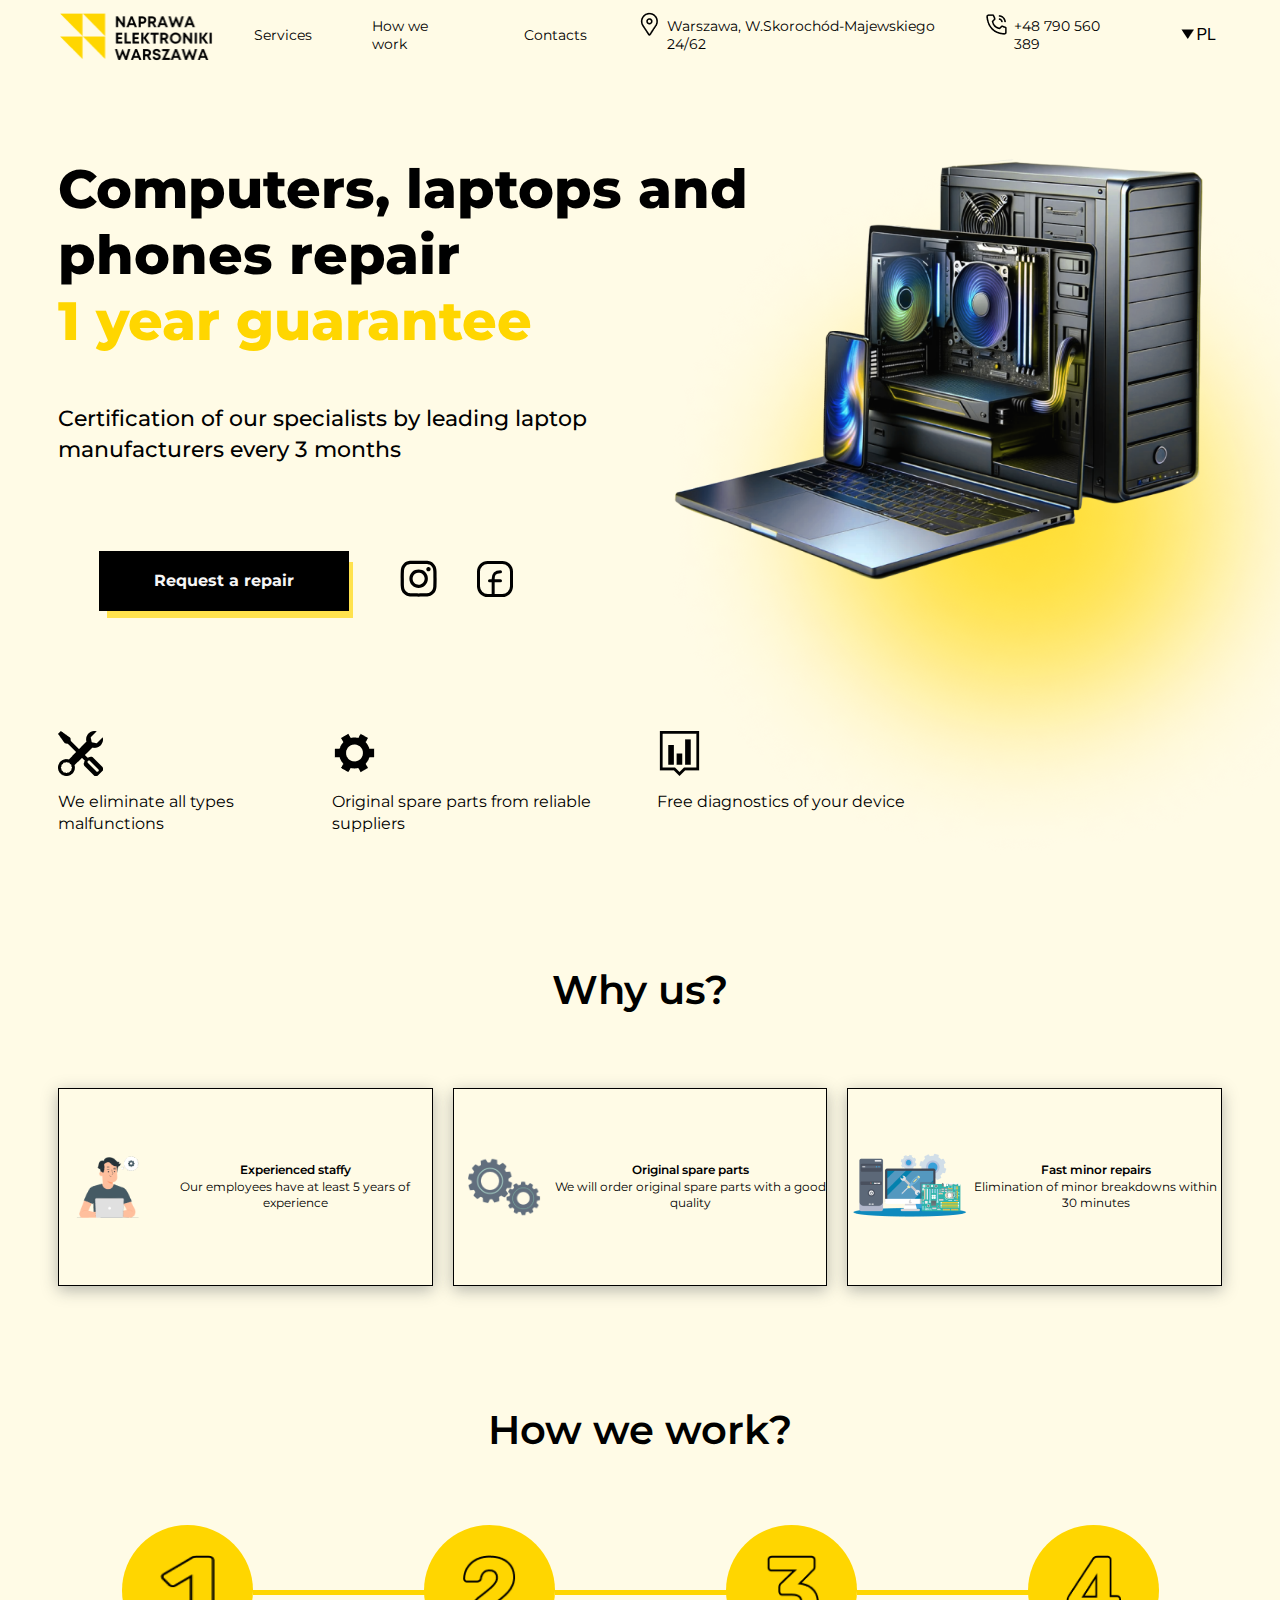
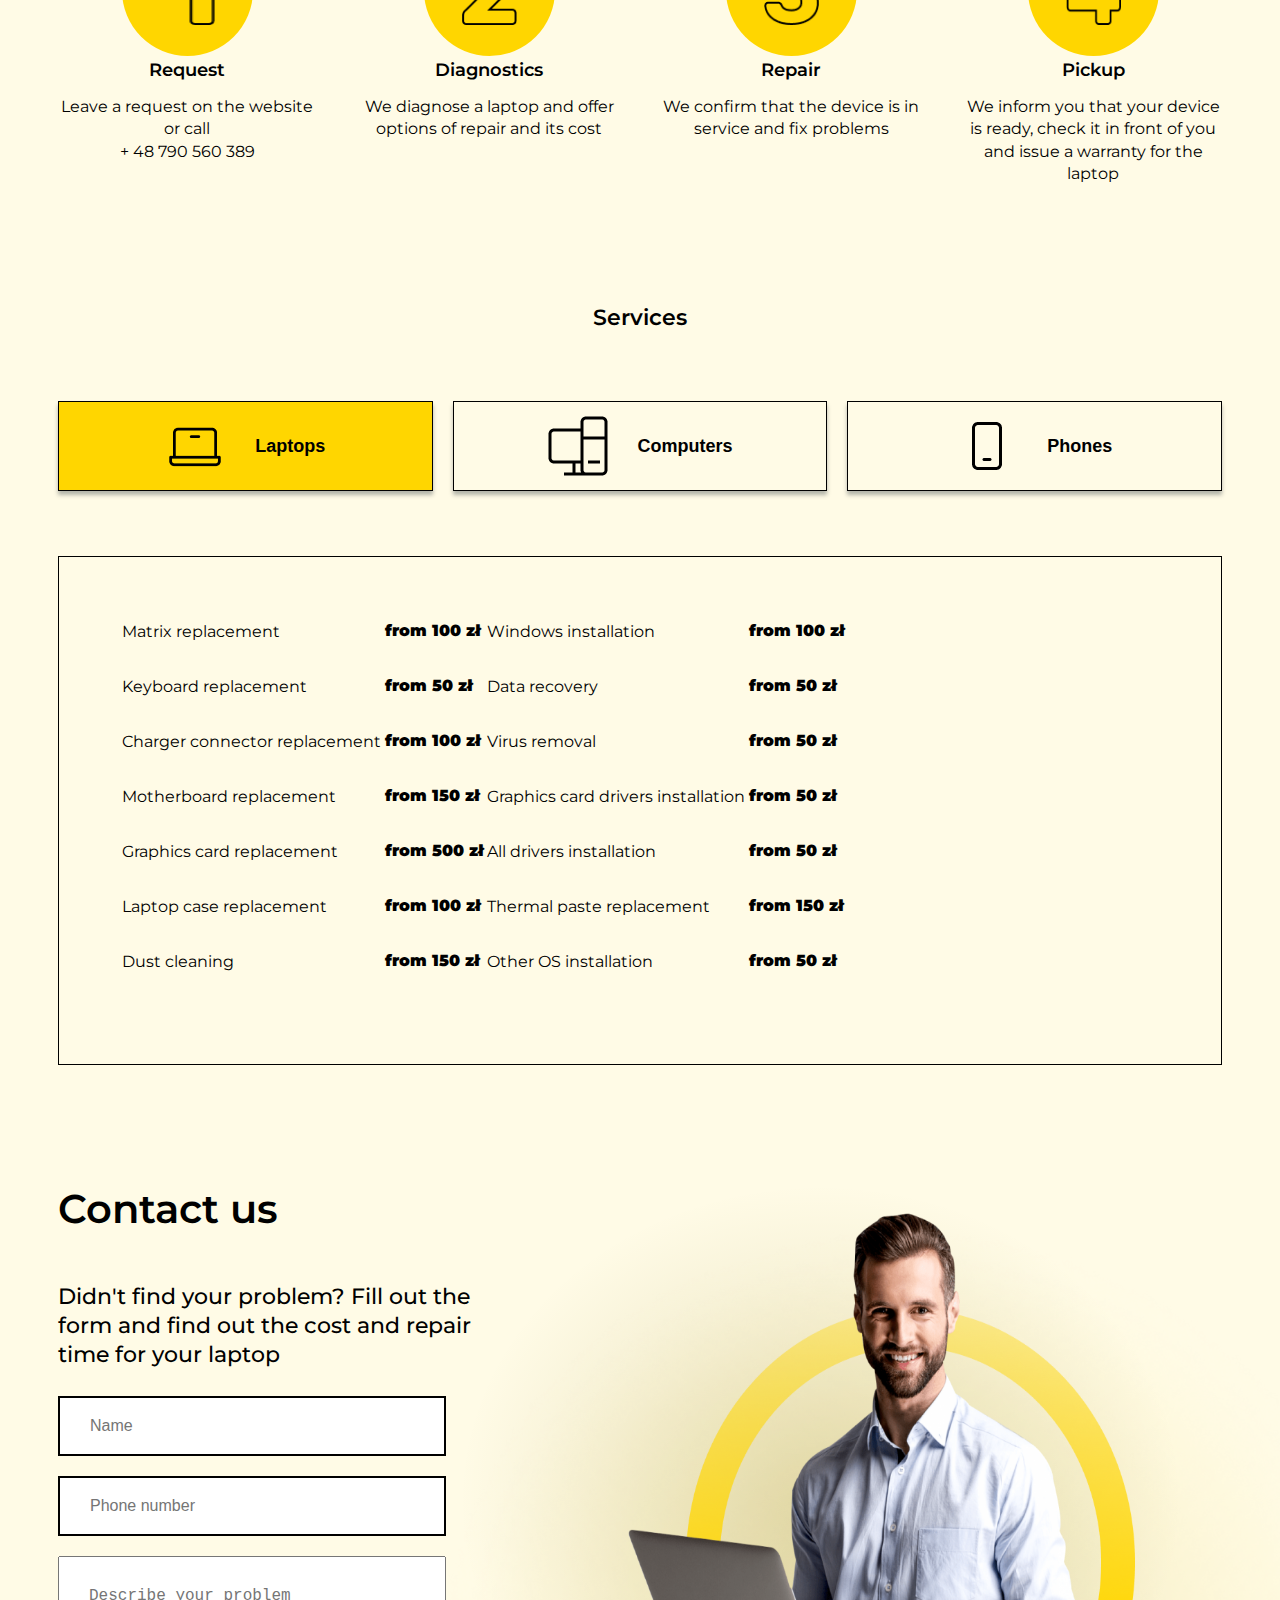
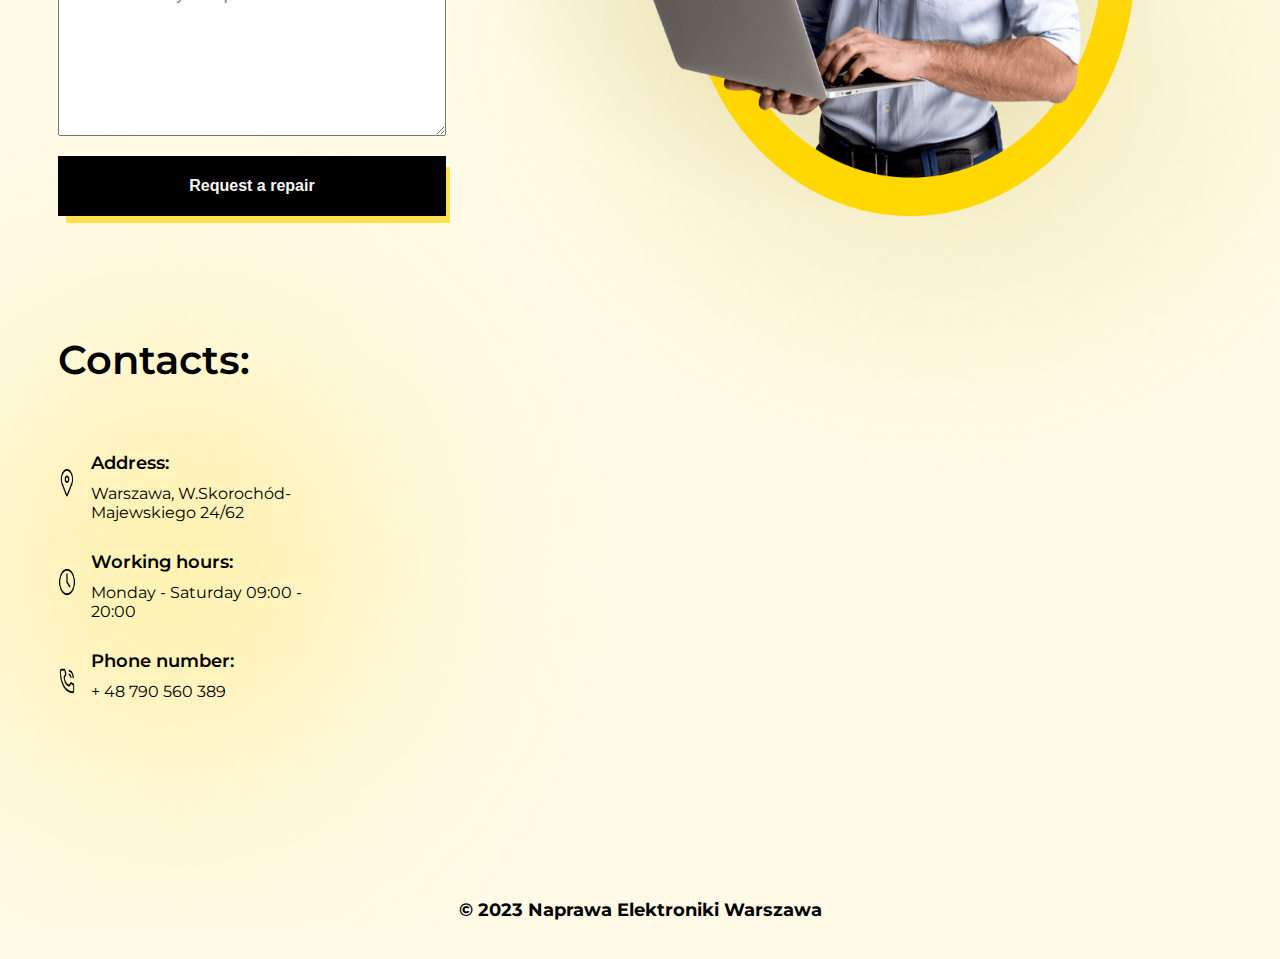
==== commit 8aa0eb9a: "Update" ====
--- a/englishLanguage.html
+++ b/englishLanguage.html
@@ -451,7 +451,7 @@
 
       <section class="price-list section">
         <div class="container shadow">
-          <h2 class="price__title">Usługi</h2>
+          <h2 class="price__title">Services</h2>
           <div class="button__list" id="button">
             <button
               class="price__btn price__btn_boxShadow"
@@ -462,18 +462,18 @@
                 src="./images/price-img/laptop-icon.png"
                 alt="Laptop"
               />
-              Laptopy
+              Laptops
             </button>
             <button
               class="price__btn price__btn_boxShadow"
-              data-category="computer"
+              data-category="Computer"
             >
               <img
                 class="btn__img"
                 src="./images/price-img/computer-icon.png"
-                alt="Komputer"
-              />
-              Komputery
+                alt="Computers"
+              />
+              Computers
             </button>
             <button
               class="price__btn price__btn_boxShadow"
@@ -482,349 +482,287 @@
               <img
                 class="btn__img"
                 src="./images/price-img/phone-icon.png"
-                alt="Telefon"
-              />
-              Telefony
+                alt="Phone"
+              />
+              Phones
             </button>
           </div>
 
           <div class="laptop prices visually-hidden">
-            <button class="mobile-btn">Laptopy</button>
+            <button class="mobile-btn">Laptops</button>
             <table class="price__table">
               <tr class="price__list">
-                <td class="price__item">Wymiana matrycy</td>
-                <td class="price__item price__item_bold">od 100 zł</td>
-                <td class="price__item">Instalacja Windows</td>
-                <td class="price__item price__item_bold">od 100 zł</td>
-              </tr>
-              <tr class="price__list">
-                <td class="price__item">Wymiana klawiatury</td>
-                <td class="price__item price__item_bold">od 50 zł</td>
-                <td class="price__item">Odzyskiwanie danych</td>
-                <td class="price__item price__item_bold">od 50 zł</td>
-              </tr>
-              <tr class="price__list">
-                <td class="price__item">Wymiana złącza ładowarki</td>
-                <td class="price__item price__item_bold">od 100 zł</td>
-                <td class="price__item">Odwirusowanie laptopa</td>
-                <td class="price__item price__item_bold">od 50 zł</td>
-              </tr>
-              <tr class="price__list">
-                <td class="price__item">Wymiana płyty głównej</td>
-                <td class="price__item price__item_bold">od 150 zł</td>
-                <td class="price__item">
-                  Instalowanie sterowników karty graficznej
-                </td>
-                <td class="price__item price__item_bold">od 50 zł</td>
-              </tr>
-              <tr class="price__list">
-                <td class="price__item">Wymiana karty graficznej</td>
-                <td class="price__item price__item_bold">od 500 zł</td>
-                <td class="price__item">Instalacja wszystkich sterowników</td>
-                <td class="price__item price__item_bold">od 50 zł</td>
-              </tr>
-              <tr class="price__list">
-                <td class="price__item">Wymiana obudowy laptopa</td>
-                <td class="price__item price__item_bold">od 100 zł</td>
-                <td class="price__item">Wymiana pasty termoprzewodzącej</td>
-                <td class="price__item price__item_bold">od 150 zł</td>
-              </tr>
-              <tr class="price__list">
+                <td class="price__item">Matrix replacement</td>
+                <td class="price__item price__item_bold">from 100 zł</td>
+                <td class="price__item">Windows installation</td>
+                <td class="price__item price__item_bold">from 100 zł</td>
+              </tr>
+              <tr class="price__list">
+                <td class="price__item">Keyboard replacement</td>
+                <td class="price__item price__item_bold">from 50 zł</td>
+                <td class="price__item">Data recovery</td>
+                <td class="price__item price__item_bold">from 50 zł</td>
+              </tr>
+              <tr class="price__list">
+                <td class="price__item">Charger connector replacement</td>
+                <td class="price__item price__item_bold">from 100 zł</td>
+                <td class="price__item">Virus removal</td>
+                <td class="price__item price__item_bold">from 50 zł</td>
+              </tr>
+              <tr class="price__list">
+                <td class="price__item">Motherboard replacement</td>
+                <td class="price__item price__item_bold">from 150 zł</td>
+                <td class="price__item">Graphics card drivers installation</td>
+                <td class="price__item price__item_bold">from 50 zł</td>
+              </tr>
+              <tr class="price__list">
+                <td class="price__item">Graphics card replacement</td>
+                <td class="price__item price__item_bold">from 500 zł</td>
+                <td class="price__item">All drivers installation</td>
+                <td class="price__item price__item_bold">from 50 zł</td>
+              </tr>
+              <tr class="price__list">
+                <td class="price__item">Laptop case replacement</td>
+                <td class="price__item price__item_bold">from 100 zł</td>
+                <td class="price__item">Thermal paste replacement</td>
+                <td class="price__item price__item_bold">from 150 zł</td>
+              </tr>
+              <tr class="price__list">
+                <td class="price__item price__item_upgrade">Dust cleaning</td>
+                <td class="price__item price__item_bold price__item_upgrade">
+                  from 150 zł
+                </td>
                 <td class="price__item price__item_upgrade">
-                  Czyszczenie laptopa z kurzu
+                  Other OS installation
                 </td>
                 <td class="price__item price__item_bold price__item_upgrade">
-                  od 150 zł
-                </td>
-                <td class="price__item price__item_upgrade">
-                  Instalacja innego systemu operacyjnego
-                </td>
-                <td class="price__item price__item_bold price__item_upgrade">
-                  od 50 zł
+                  from 50 zł
                 </td>
               </tr>
             </table>
             <!--  -->
             <table class="price-table__mobile">
               <tr class="price-list__mobile">
-                <td class="price__item">Wymiana matrycy</td>
-                <td class="price__item price__item_bold" colspan="2">
-                  od 100 zł
-                </td>
-              </tr>
-              <tr class="price-list__mobile">
-                <td class="price__item">Instalacja Windows</td>
-                <td class="price__item price__item_bold" colspan="2">
-                  od 100 zł
-                </td>
-              </tr>
-              <tr class="price-list__mobile">
-                <td class="price__item">Wymiana klawiatury</td>
-                <td class="price__item price__item_bold" colspan="2">
-                  od 50 zł
-                </td>
-              </tr>
-              <tr class="price-list__mobile">
-                <td class="price__item">Odzyskiwanie danych</td>
-                <td class="price__item price__item_bold" colspan="2">
-                  od 50 zł
-                </td>
-              </tr>
-              <tr class="price-list__mobile">
-                <td class="price__item">Wymiana złącza ładowarki</td>
-                <td class="price__item price__item_bold" colspan="2">
-                  od 100 zł
-                </td>
-              </tr>
-              <tr class="price-list__mobile">
-                <td class="price__item">Odwirusowanie laptopa</td>
-                <td class="price__item price__item_bold" colspan="2">
-                  od 50 zł
-                </td>
-              </tr>
-              <tr class="price-list__mobile">
-                <td class="price__item">Wymiana płyty głównej</td>
-                <td class="price__item price__item_bold" colspan="2">
-                  od 150 zł
-                </td>
-              </tr>
-              <tr class="price-list__mobile">
+                <td class="price__item">Matrix replacement</td>
+                <td class="price__item price__item_bold">from 100 zł</td>
+              </tr>
+              <tr class="price-list__mobile">
+                <td class="price__item">Windows installation</td>
+                <td class="price__item price__item_bold">from 100 zł</td>
+              </tr>
+              <tr class="price-list__mobile">
+                <td class="price__item">Keyboard replacement</td>
+                <td class="price__item price__item_bold">from 50 zł</td>
+              </tr>
+              <tr class="price-list__mobile">
+                <td class="price__item">Data recovery</td>
+                <td class="price__item price__item_bold">from 50 zł</td>
+              </tr>
+              <tr class="price-list__mobile">
+                <td class="price__item">Charger connector replacement</td>
+                <td class="price__item price__item_bold">from 100 zł</td>
+              </tr>
+              <tr class="price-list__mobile">
+                <td class="price__item">Virus removal</td>
+                <td class="price__item price__item_bold">from 50 zł</td>
+              </tr>
+              <tr class="price-list__mobile">
+                <td class="price__item">Motherboard replacement</td>
+                <td class="price__item price__item_bold">from 150 zł</td>
+              </tr>
+              <tr class="price-list__mobile">
+                <td class="price__item">Graphics card drivers installation</td>
+                <td class="price__item price__item_bold">from 50 zł</td>
+              </tr>
+              <tr class="price-list__mobile">
+                <td class="price__item">Graphics card replacement</td>
+                <td class="price__item price__item_bold">from 500 zł</td>
+              </tr>
+              <tr class="price-list__mobile">
+                <td class="price__item">All drivers installation</td>
+                <td class="price__item price__item_bold">from 50 zł</td>
+              </tr>
+              <tr class="price-list__mobile">
+                <td class="price__item">Laptop case replacement</td>
+                <td class="price__item price__item_bold">from 100 zł</td>
+              </tr>
+              <tr class="price-list__mobile">
+                <td class="price__item">Dust cleaning</td>
+                <td class="price__item price__item_bold">from 150 zł</td>
+              </tr>
+              <tr class="price-list__mobile">
+                <td class="price__item">Other OS installation</td>
+                <td class="price__item price__item_bold">from 50 zł</td>
+              </tr>
+            </table>
+          </div>
+
+          <div class="computer prices visually-hidden">
+            <button class="mobile-btn">Computers</button>
+            <table class="price__table">
+              <tr class="price__list">
+                <td class="price__item">Cleaning the cooling system</td>
+                <td class="price__item price__item_bold">from 200 zł</td>
+                <td class="price__item">Replacement of DVD drive</td>
+                <td class="price__item price__item_bold">
+                  from 150 zł + DVD drive cost
+                </td>
+              </tr>
+              <tr class="price__list">
+                <td class="price__item">Windows and software installation</td>
+                <td class="price__item price__item_bold">from 150 zł</td>
                 <td class="price__item">
-                  Instalowanie sterowników karty graficznej
-                </td>
-                <td class="price__item price__item_bold" colspan="2">
-                  od 50 zł
-                </td>
-              </tr>
-              <tr class="price-list__mobile">
-                <td class="price__item">Wymiana karty graficznej</td>
-                <td class="price__item price__item_bold" colspan="2">
-                  od 500 zł
-                </td>
-              </tr>
-              <tr class="price-list__mobile">
-                <td class="price__item">Instalacja wszystkich sterowników</td>
-                <td class="price__item price__item_bold" colspan="2">
-                  od 50 zł
-                </td>
-              </tr>
-              <tr class="price-list__mobile">
-                <td class="price__item">Wymiana obudowy laptopa</td>
-                <td class="price__item price__item_bold" colspan="2">
-                  od 100 zł
-                </td>
-              </tr>
-              <tr class="price-list__mobile">
+                  Replacement of video card + <br />
+                  setup + tests
+                </td>
+                <td class="price__item price__item_bold">
+                  from 150 zł + video card cost
+                </td>
+              </tr>
+              <tr class="price__list">
+                <td class="price__item">Virus removal</td>
+                <td class="price__item price__item_bold">from 50 zł</td>
+                <td class="price__item">Replacement of the power supply</td>
+                <td class="price__item price__item_bold">
+                  from 150 zł + power supply cost
+                </td>
+              </tr>
+              <tr class="price__list">
+                <td class="price__item">
+                  Replacing the hard drive with a new one <br />
+                  (HDD 1TB/SSD 240 GB) + system <br />
+                  + software + data copying
+                </td>
+                <td class="price__item price__item_bold">from 350 zł</td>
+                <td class="price__item">
+                  Replacing the motherboard <br />
+                  (includes new thermal paste)
+                </td>
+                <td class="price__item price__item_bold">
+                  from 200 zł + motherboard cost
+                </td>
+              </tr>
+              <tr class="price__list">
                 <td class="price__item price__item_upgrade">
-                  Czyszczenie laptopa z kurzu
-                </td>
-                <td
-                  class="price__item price__item_bold price__item_upgrade"
-                  colspan="2"
-                >
-                  od 150 zł
-                </td>
-              </tr>
-              <tr class="price-list__mobile">
+                  Desktop PC Assembly
+                </td>
+                <td class="price__item price__item_bold price__item_upgrade">
+                  from 100 zł
+                </td>
                 <td class="price__item price__item_upgrade">
-                  Instalacja innego systemu operacyjnego
-                </td>
-                <td
-                  class="price__item price__item_bold price__item_upgrade"
-                  colspan="2"
-                >
-                  od 50 zł
+                  Download/Update BIOS <br />
+                  using a programmer
+                </td>
+                <td class="price__item price__item_bold price__item_upgrade">
+                  from 150 zł
                 </td>
               </tr>
             </table>
-          </div>
-
-          <div class="computer prices visually-hidden">
-            <button class="mobile-btn">Komputery</button>
-            <table class="price__table">
-              <tr class="price__list">
-                <td class="price__item">Czyszczenie układu chłodzenia</td>
-                <td class="price__item price__item_bold">od 200 zł</td>
-                <td class="price__item">Wymiana napędu DVD</td>
+
+            <!--  -->
+
+            <table class="price-table__mobile">
+              <tr class="price-list__mobile">
+                <td class="price__item">Cleaning the cooling system</td>
+                <td class="price__item price__item_bold">from 200 zł</td>
+              </tr>
+              <tr class="price-list__mobile">
+                <td class="price__item">Replacement of DVD drive</td>
                 <td class="price__item price__item_bold">
-                  od 150 zł + cena napędu
-                </td>
-              </tr>
-              <tr class="price__list">
+                  from 150 zł + DVD drive cost
+                </td>
+              </tr>
+              <tr class="price-list__mobile">
+                <td class="price__item">Windows and software installation</td>
+                <td class="price__item price__item_bold">from 150 zł</td>
+              </tr>
+              <tr class="price-list__mobile">
                 <td class="price__item">
-                  Instalacja systemu Windows <br />
-                  i oprogramowania
-                </td>
-                <td class="price__item price__item_bold">od 150 zł</td>
+                  Replacement of video card + <br />
+                  setup + tests
+                </td>
+                <td class="price__item price__item_bold">
+                  from 150 zł + video card cost
+                </td>
+              </tr>
+              <tr class="price-list__mobile">
+                <td class="price__item">Virus removal</td>
+                <td class="price__item price__item_bold">from 50 zł</td>
+              </tr>
+              <tr class="price-list__mobile">
+                <td class="price__item">Replacement of the power supply</td>
+                <td class="price__item price__item_bold">
+                  from 150 zł + power supply cost
+                </td>
+              </tr>
+              <tr class="price-list__mobile">
                 <td class="price__item">
-                  Wymiana karty graficznej + <br />
-                  konfiguracja + testy
+                  Replacing the hard drive with a new one <br />
+                  (HDD 1TB/SSD 240 GB) + system <br />
+                  + software + data copying
+                </td>
+                <td class="price__item price__item_bold">from 350 zł</td>
+              </tr>
+              <tr class="price-list__mobile">
+                <td class="price__item">
+                  Replacing the motherboard <br />
+                  (includes new thermal paste)
                 </td>
                 <td class="price__item price__item_bold">
-                  od 150 zł + cena karty graficznej
-                </td>
-              </tr>
-              <tr class="price__list">
-                <td class="price__item">
-                  Odwirusowanie komputera stacjonarnego
-                </td>
-                <td class="price__item price__item_bold">od 50 zł</td>
-                <td class="price__item">Wymiana zasilacza</td>
+                  from 200 zł + motherboard cost
+                </td>
+              </tr>
+              <tr class="price-list__mobile">
+                <td class="price__item price__item_upgrade">
+                  Desktop PC Assembly
+                </td>
+                <td class="price__item price__item_bold price__item_upgrade">
+                  from 100 zł
+                </td>
+              </tr>
+              <tr class="price-list__mobile">
+                <td class="price__item price__item_upgrade">
+                  Download/Update BIOS <br />
+                  using a programmer
+                </td>
+                <td class="price__item price__item_bold price__item_upgrade">
+                  from 150 zł
+                </td>
+              </tr>
+            </table>
+          </div>
+
+          <div class="phone prices visually-hidden">
+            <button class="mobile-btn">Phones</button>
+            <table class="phone-price__table">
+              <tr class="price__list">
+                <td class="price__item">Software repair</td>
+                <td class="price__item price__item_bold">from 90 zł</td>
+              </tr>
+              <tr class="price__list">
+                <td class="price__item">Flooded phone repair</td>
                 <td class="price__item price__item_bold">
-                  od 150 zł + cena zasilacza
-                </td>
-              </tr>
-              <tr class="price__list">
-                <td class="price__item">
-                  Wymiana dysku twardego <br />
-                  na nowy <br />
-                  (HDD 1TB / SSD 240GB) <br />
-                  + system + oprogramowanie + kopia danych
-                </td>
-                <td class="price__item price__item_bold">od 350 zł</td>
-                <td class="price__item">
-                  Wymiana płyty głównej <br />
-                  (wliczone nowe <br />
-                  pasty termoprzewodzące)
-                </td>
-                <td class="price__item price__item_bold">
-                  od 200 zł + cena płyty głównej
-                </td>
+                  from 150 zł + spare parts cost
+                </td>
+              </tr>
+              <tr class="price__list">
+                <td class="price__item">Data recovery from a flooded phone</td>
+                <td class="price__item price__item_bold">from 200 zł</td>
+              </tr>
+              <tr class="price__list">
+                <td class="price__item">Unlocking FRP Google account</td>
+                <td class="price__item price__item_bold">from 150 zł</td>
+              </tr>
+              <tr class="price__list">
+                <td class="price__item">Replacement of the charging port</td>
+                <td class="price__item price__item_bold">from 150 zł</td>
               </tr>
               <tr class="price__list">
                 <td class="price__item price__item_upgrade">
-                  Składanie komputerów stacjonarnych PC
+                  Broken Screen Repair
                 </td>
                 <td class="price__item price__item_bold price__item_upgrade">
-                  od 100 zł
-                </td>
-                <td class="price__item price__item_upgrade">
-                  Wgranie/aktualizacja BIOSU <br />
-                  programatorem
-                </td>
-                <td class="price__item price__item_bold price__item_upgrade">
-                  od 150 zł
-                </td>
-              </tr>
-            </table>
-
-            <!--  -->
-
-            <table class="price-table__mobile">
-              <tr class="price-list__mobile">
-                <td class="price__item">Czyszczenie układu chłodzenia</td>
-                <td class="price__item price__item_bold">od 200 zł</td>
-              </tr>
-              <tr class="price-list__mobile">
-                <td class="price__item">Wymiana napędu DVD</td>
-                <td class="price__item price__item_bold">
-                  od 150 zł + cena napędu
-                </td>
-              </tr>
-              <tr class="price-list__mobile">
-                <td class="price__item">
-                  Instalacja systemu Windows <br />
-                  i oprogramowania
-                </td>
-                <td class="price__item price__item_bold">od 150 zł</td>
-              </tr>
-              <tr class="price-list__mobile">
-                <td class="price__item">
-                  Wymiana karty graficznej + <br />
-                  konfiguracja + testy
-                </td>
-                <td class="price__item price__item_bold">
-                  od 150 zł + cena karty graficznej
-                </td>
-              </tr>
-              <tr class="price-list__mobile">
-                <td class="price__item">
-                  Odwirusowanie komputera stacjonarnego
-                </td>
-                <td class="price__item price__item_bold">od 50 zł</td>
-              </tr>
-              <tr class="price-list__mobile">
-                <td class="price__item">Wymiana zasilacza</td>
-                <td class="price__item price__item_bold">
-                  od 150 zł + cena zasilacza
-                </td>
-              </tr>
-              <tr class="price-list__mobile">
-                <td class="price__item">
-                  Wymiana dysku twardego <br />
-                  на новий <br />
-                  (HDD 1TB / SSD 240GB) <br />
-                  + система + програмне забезпечення + резервне копіювання даних
-                </td>
-                <td class="price__item price__item_bold">od 350 zł</td>
-              </tr>
-              <tr class="price-list__mobile">
-                <td class="price__item">
-                  Wymiana плати головної <br />
-                  (включено нова <br />
-                  паста термопровідна)
-                </td>
-                <td class="price__item price__item_bold">
-                  od 200 zł + cena плати головної
-                </td>
-              </tr>
-              <tr class="price-list__mobile">
-                <td class="price__item price__item_upgrade">
-                  Складання комп'ютерів стаціонарних PC
-                </td>
-                <td class="price__item price__item_bold price__item_upgrade">
-                  od 100 zł
-                </td>
-              </tr>
-              <tr class="price-list__mobile">
-                <td class="price__item price__item_upgrade">
-                  Завантаження / оновлення BIOS <br />
-                  програматором
-                </td>
-                <td class="price__item price__item_bold price__item_upgrade">
-                  od 150 zł
-                </td>
-              </tr>
-            </table>
-          </div>
-
-          <div class="phone prices visually-hidden">
-            <button class="mobile-btn">Telefony</button>
-            <table class="phone-price__table">
-              <tr class="price__list">
-                <td class="price__item">Naprawa oprogramowania w telefonie</td>
-                <td class="price__item price__item_bold">od 90 zł</td>
-              </tr>
-              <tr class="price__list">
-                <td class="price__item">Naprawa telefonu po zalaniu</td>
-                <td class="price__item price__item_bold">
-                  od 150 zł + koszt części
-                </td>
-              </tr>
-              <tr class="price__list">
-                <td class="price__item">
-                  Odzyskiwanie danych z zalanego telefonu
-                </td>
-                <td class="price__item price__item_bold">od 200 zł</td>
-              </tr>
-              <tr class="price__list">
-                <td class="price__item">
-                  Usunięcie blokady FRP „konto google” w telefonie
-                </td>
-                <td class="price__item price__item_bold">od 150 zł</td>
-              </tr>
-              <tr class="price__list">
-                <td class="price__item">
-                  Wymiana złącza ładowania w telefonie
-                </td>
-                <td class="price__item price__item_bold">od 150 zł</td>
-              </tr>
-              <tr class="price__list">
-                <td class="price__item price__item_upgrade">
-                  Rozbity ekran w telefonie
-                </td>
-                <td class="price__item price__item_bold price__item_upgrade">
-                  od 150 zł + cena wyświetlacza
+                  from 150 zł + screen cost
                 </td>
               </tr>
             </table>
@@ -832,37 +770,33 @@
 
           <table class="price-table__mobile">
             <tr class="price-list__mobile">
-              <td class="price__item">Naprawa oprogramowania w telefonie</td>
-              <td class="price__item price__item_bold">od 90 zł</td>
+              <td class="price__item">Software repair</td>
+              <td class="price__item price__item_bold">from 90 zł</td>
             </tr>
-            <tr class="price__list">
-              <td class="price__item">Naprawa telefonu po zalaniu</td>
+            <tr class="price-list__mobile">
+              <td class="price__item">Flooded phone repair</td>
               <td class="price__item price__item_bold">
-                od 150 zł + koszt części
+                from 150 zł + spare parts cost
               </td>
             </tr>
-            <tr class="price__list">
-              <td class="price__item">
-                Odzyskiwanie danych z zalanego telefonu
-              </td>
-              <td class="price__item price__item_bold">od 200 zł</td>
+            <tr class="price-list__mobile">
+              <td class="price__item">Data recovery from a flooded phone</td>
+              <td class="price__item price__item_bold">from 200 zł</td>
             </tr>
-            <tr class="price__list">
-              <td class="price__item">
-                Usunięcie blokady FRP „konto google” w telefonie
-              </td>
-              <td class="price__item price__item_bold">od 150 zł</td>
+            <tr class="price-list__mobile">
+              <td class="price__item">Unlocking FRP Google account</td>
+              <td class="price__item price__item_bold">from 150 zł</td>
             </tr>
-            <tr class="price__list">
-              <td class="price__item">Wymiana złącza ładowania w telefonie</td>
-              <td class="price__item price__item_bold">od 150 zł</td>
+            <tr class="price-list__mobile">
+              <td class="price__item">Replacement of the charging port</td>
+              <td class="price__item price__item_bold">from 150 zł</td>
             </tr>
-            <tr class="price__list">
+            <tr class="price-list__mobile">
               <td class="price__item price__item_upgrade">
-                Rozbity ekran w telefonie
+                Broken Screen Repair
               </td>
               <td class="price__item price__item_bold price__item_upgrade">
-                od 150 zł + cena wyświetlacza
+                from 150 zł + screen cost
               </td>
             </tr>
           </table>
@@ -872,10 +806,10 @@
       <section class="contsct-us section">
         <div class="container contacts">
           <div class="contacts-us-form" id="submit">
-            <h2 class="contacts__title">Skontaktuj się z nami</h2>
+            <h2 class="contacts__title">Contact us</h2>
             <p class="contacts__text">
-              Nie znalazłeś swojego problemu?Wypełnij formularz i poznaj koszt
-              oraz czas naprawy laptopa
+              Didn't find your problem? Fill out the form and find out the cost
+              and repair time for your laptop
             </p>
             <form
               id="myForm"
@@ -888,7 +822,7 @@
                 type="text"
                 id="name"
                 name="name"
-                placeholder="Imię"
+                placeholder="Name"
                 required
               />
               <input
@@ -896,18 +830,18 @@
                 type="text"
                 id="phone"
                 name="phone"
-                placeholder="Numer telefonu"
+                placeholder="Phone number"
                 required
               />
               <textarea
                 class="form__size_textarea"
                 id="description"
                 name="description"
-                placeholder="Opisz awarię"
+                placeholder="Describe your problem"
                 required
               ></textarea>
               <button class="primary-btn primary-btn_upgrade" type="submit">
-                Zamówić naprawę
+                Request a repair
               </button>
             </form>
           </div>
@@ -938,7 +872,7 @@
                 />
               </div>
               <div class="info__item__margin">
-                <h3 class="info__title">Adres:</h3>
+                <h3 class="info__title">Address:</h3>
                 <p class="info__text">
                   Warszawa, W.Skorochód-Majewskiego 24/62
                 </p>
@@ -953,8 +887,8 @@
                 />
               </div>
               <div class="info__item__margin">
-                <h3 class="info__title">Jesteśmy do dyspozycji:</h3>
-                <p class="info__text">Poniedziałek - Sobota 09:00 - 20:00</p>
+                <h3 class="info__title">Working hours:</h3>
+                <p class="info__text">Monday - Saturday 09:00 - 20:00</p>
               </div>
             </li>
             <li class="info__item">
@@ -966,14 +900,14 @@
                 />
               </div>
               <div class="info__item__margin">
-                <h3 class="info__title">Telefon:</h3>
+                <h3 class="info__title">Phone number:</h3>
                 <p class="info__text">+ 48 790 560 389</p>
               </div>
             </li>
           </ul>
           <div class="social-mobile">
             <h3 class="social-mobile__title">
-              Można nas znaleźć także na portalach społecznościowych:
+              You can also find us on social media:
             </h3>
             <div class="container-link">
               <a
@@ -1018,7 +952,7 @@
               />
             </div>
             <div class="info">
-              <h2 class="data__title">Kontakt:</h2>
+              <h2 class="data__title">Contacts:</h2>
               <ul class="info__list">
                 <li class="info__item">
                   <div>
@@ -1029,7 +963,7 @@
                     />
                   </div>
                   <div class="info__item__margin">
-                    <h3 class="info__title">Adres:</h3>
+                    <h3 class="info__title">Address:</h3>
                     <p class="info__text">
                       Warszawa, W.Skorochód-Majewskiego 24/62
                     </p>
@@ -1044,10 +978,8 @@
                     />
                   </div>
                   <div class="info__item__margin">
-                    <h3 class="info__title">Jesteśmy do dyspozycji:</h3>
-                    <p class="info__text">
-                      Poniedziałek - Sobota 09:00 - 20:00
-                    </p>
+                    <h3 class="info__title">Working hours:</h3>
+                    <p class="info__text">Monday - Saturday 09:00 - 20:00</p>
                   </div>
                 </li>
                 <li class="info__item">
@@ -1059,7 +991,7 @@
                     />
                   </div>
                   <div class="info__item__margin">
-                    <h3 class="info__title">Telefon:</h3>
+                    <h3 class="info__title">Phone number:</h3>
                     <p class="info__text">+ 48 790 560 389</p>
                   </div>
                 </li>
@@ -1132,7 +1064,7 @@
         document.addEventListener("click", closeMenuOnClickOutside);
 
         function toggleMenu(event) {
-          event.stopPropagation(); // Зупиняємо поширення події, щоб клік на кнопці не вважався кліком поза меню
+          event.stopPropagation();
           refs.menu.classList.toggle("visually-hidden");
         }
 
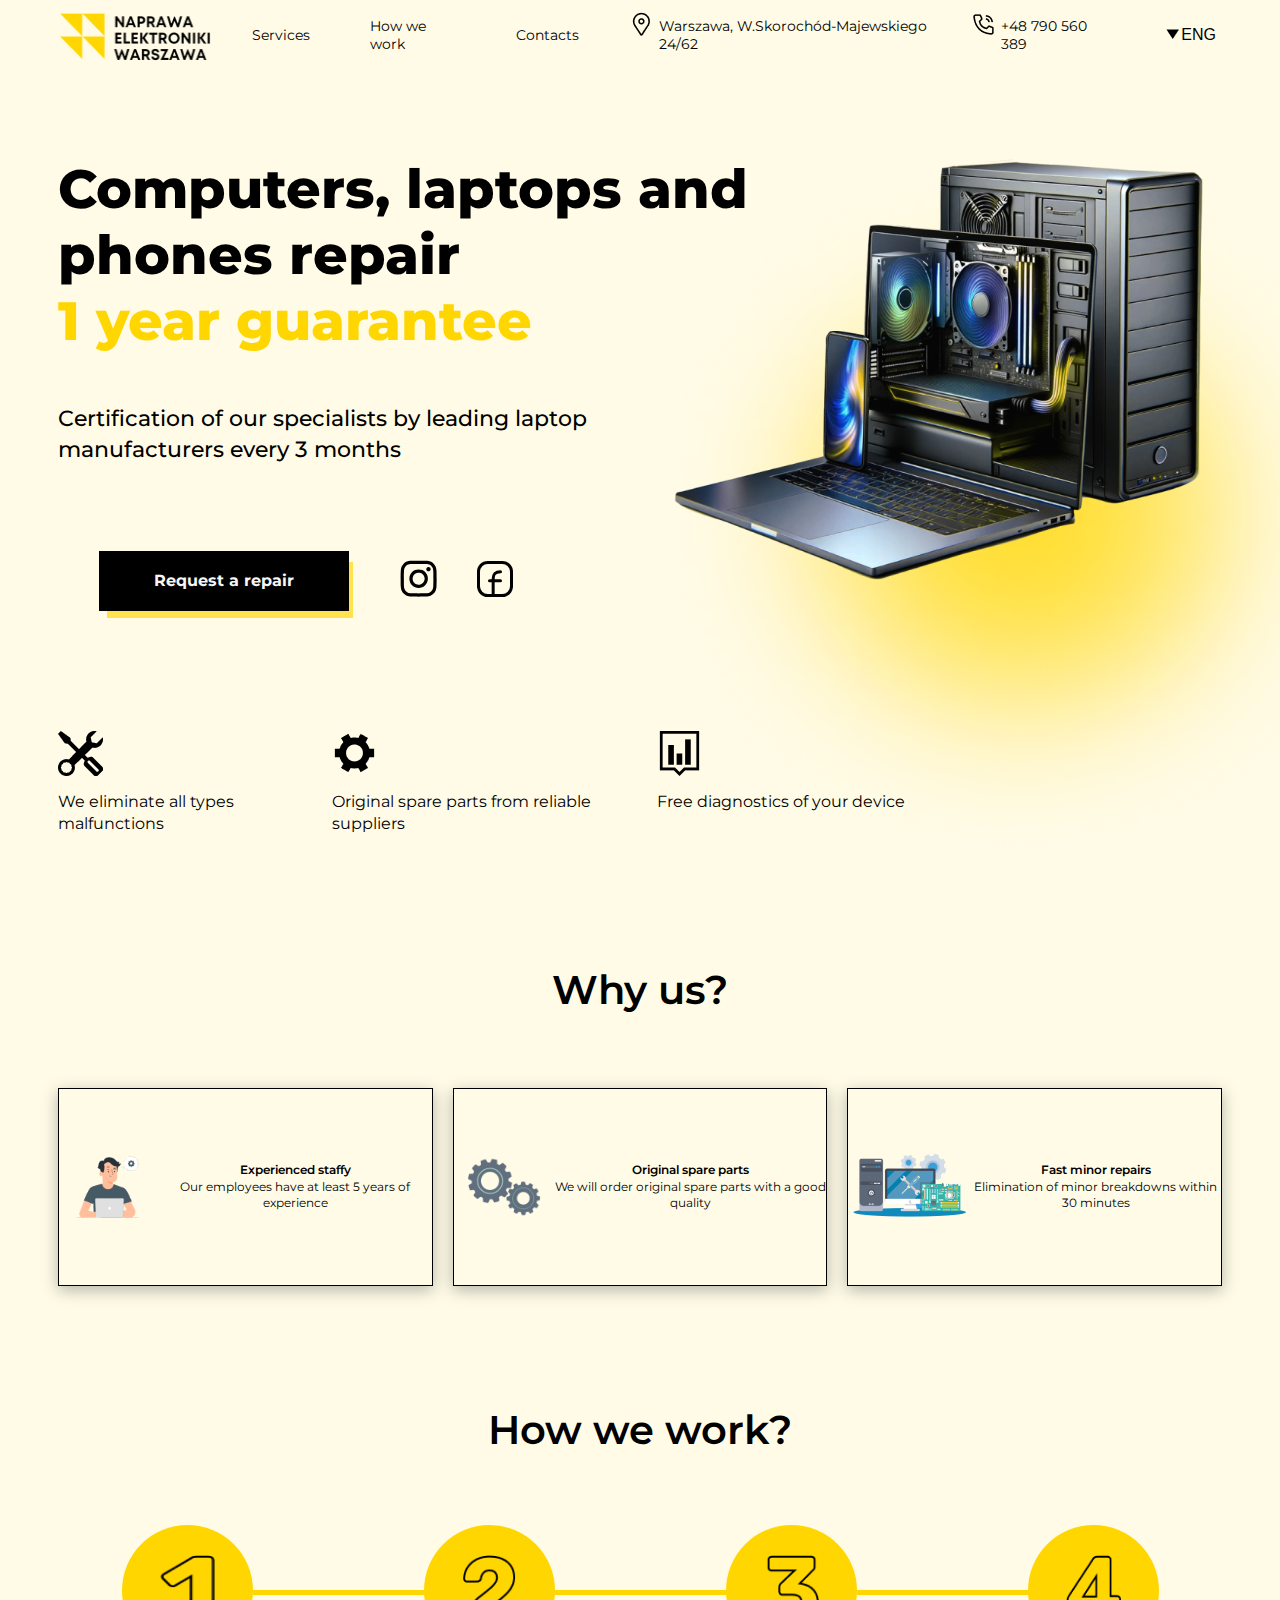
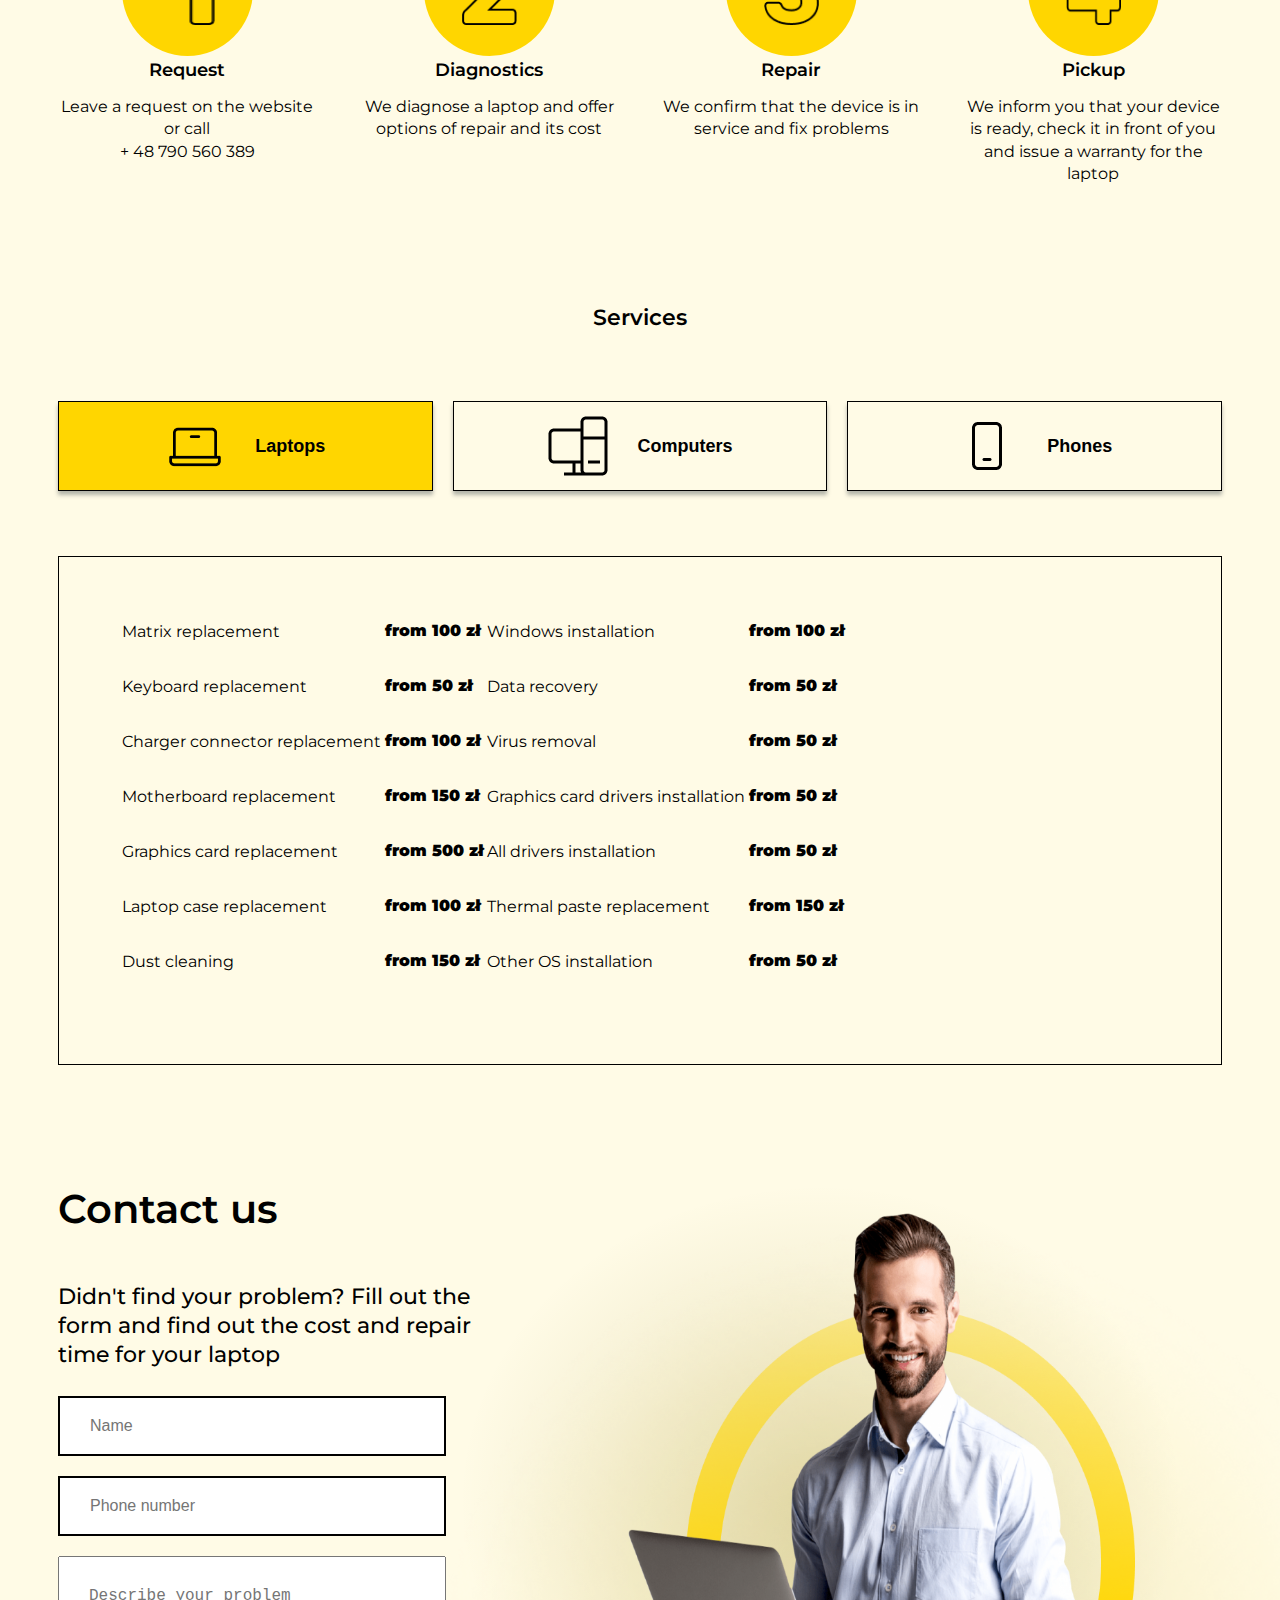
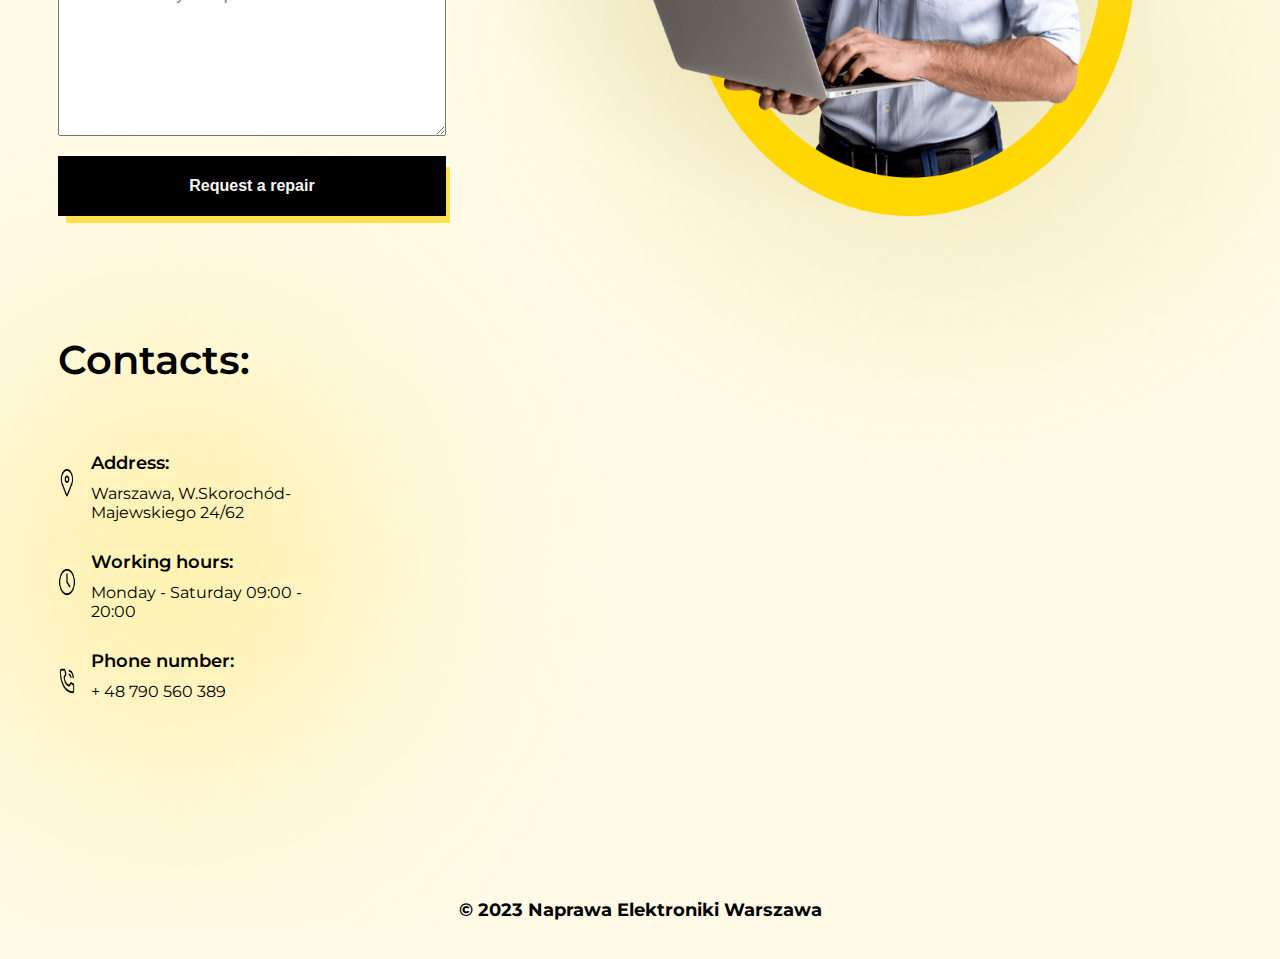
==== commit e172826a: "Update" ====
--- a/englishLanguage.html
+++ b/englishLanguage.html
@@ -79,7 +79,7 @@
               src="./images/images-header/arrow-language-icon.png"
               alt="Strzałka dla języków"
             />
-            PL
+            ENG
           </button>
           <div class="dropdown-content" aria-labelledby="dropbtn">
             <a
